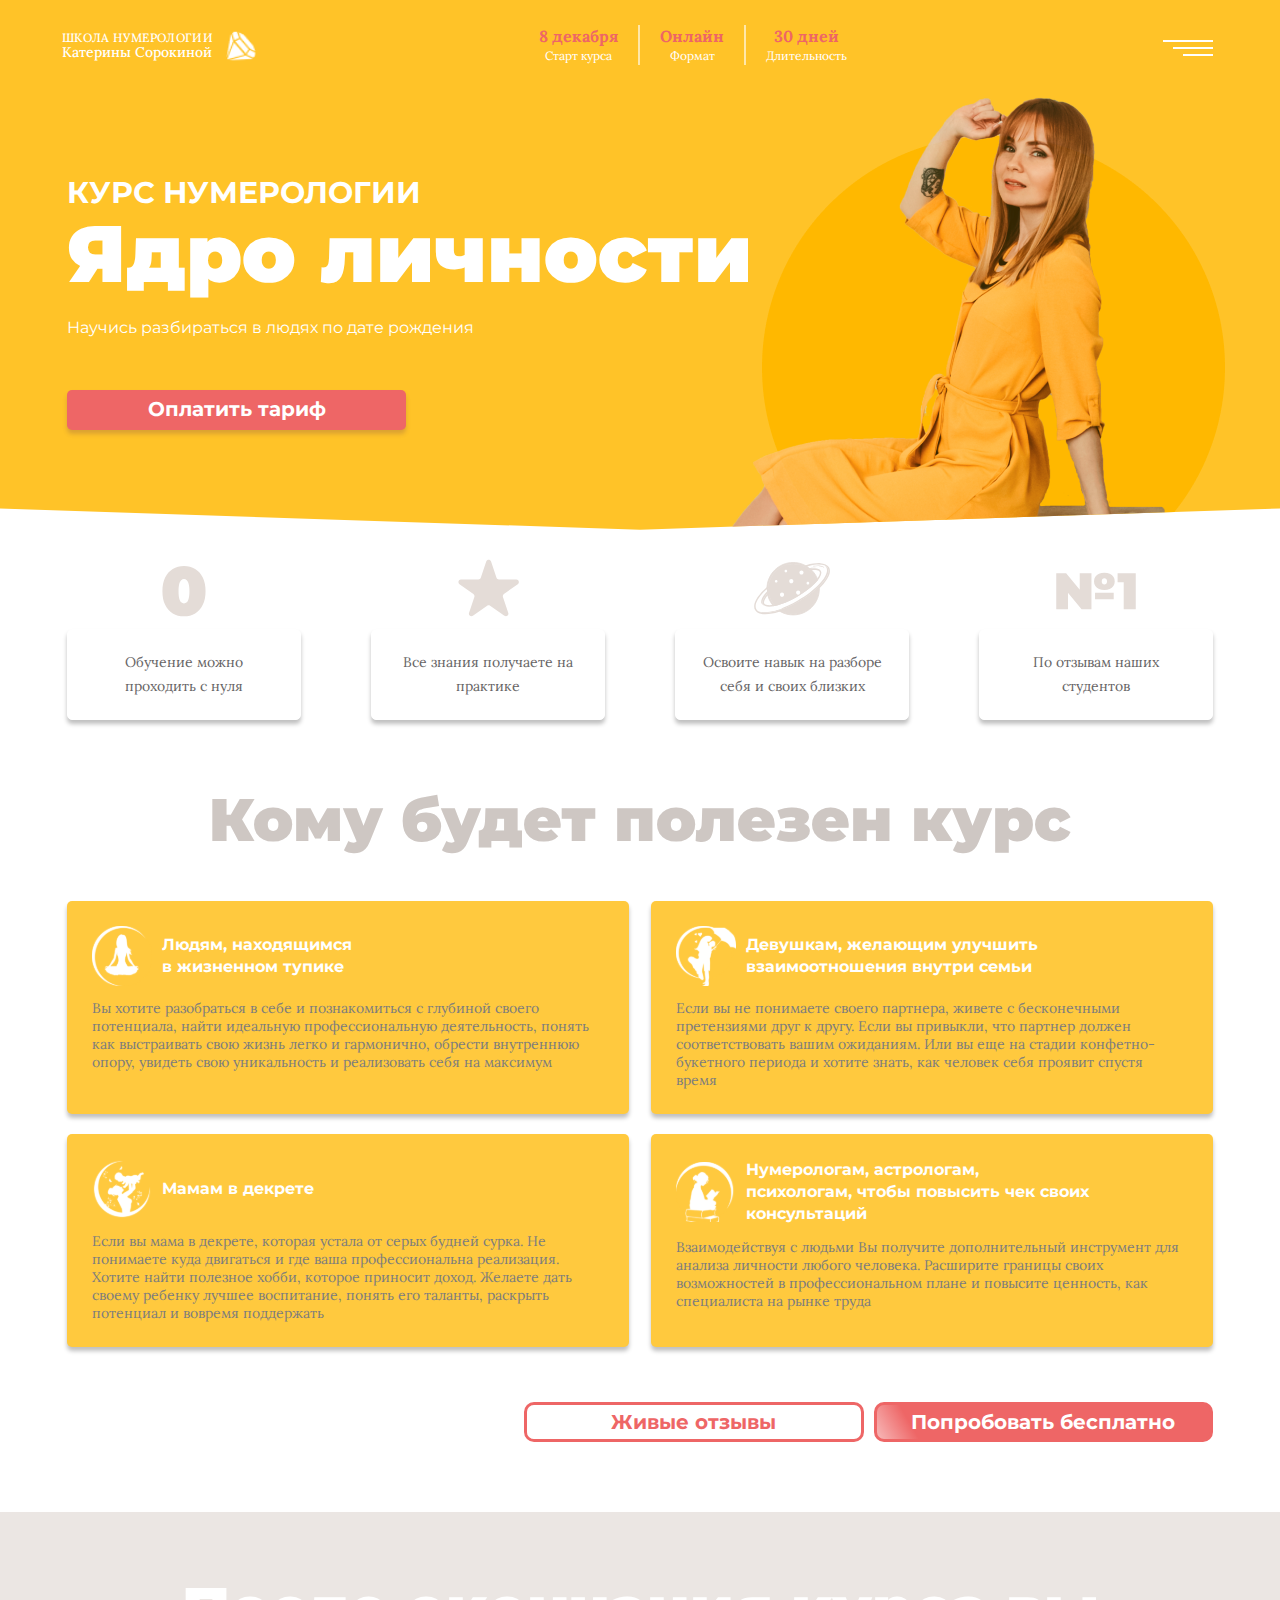
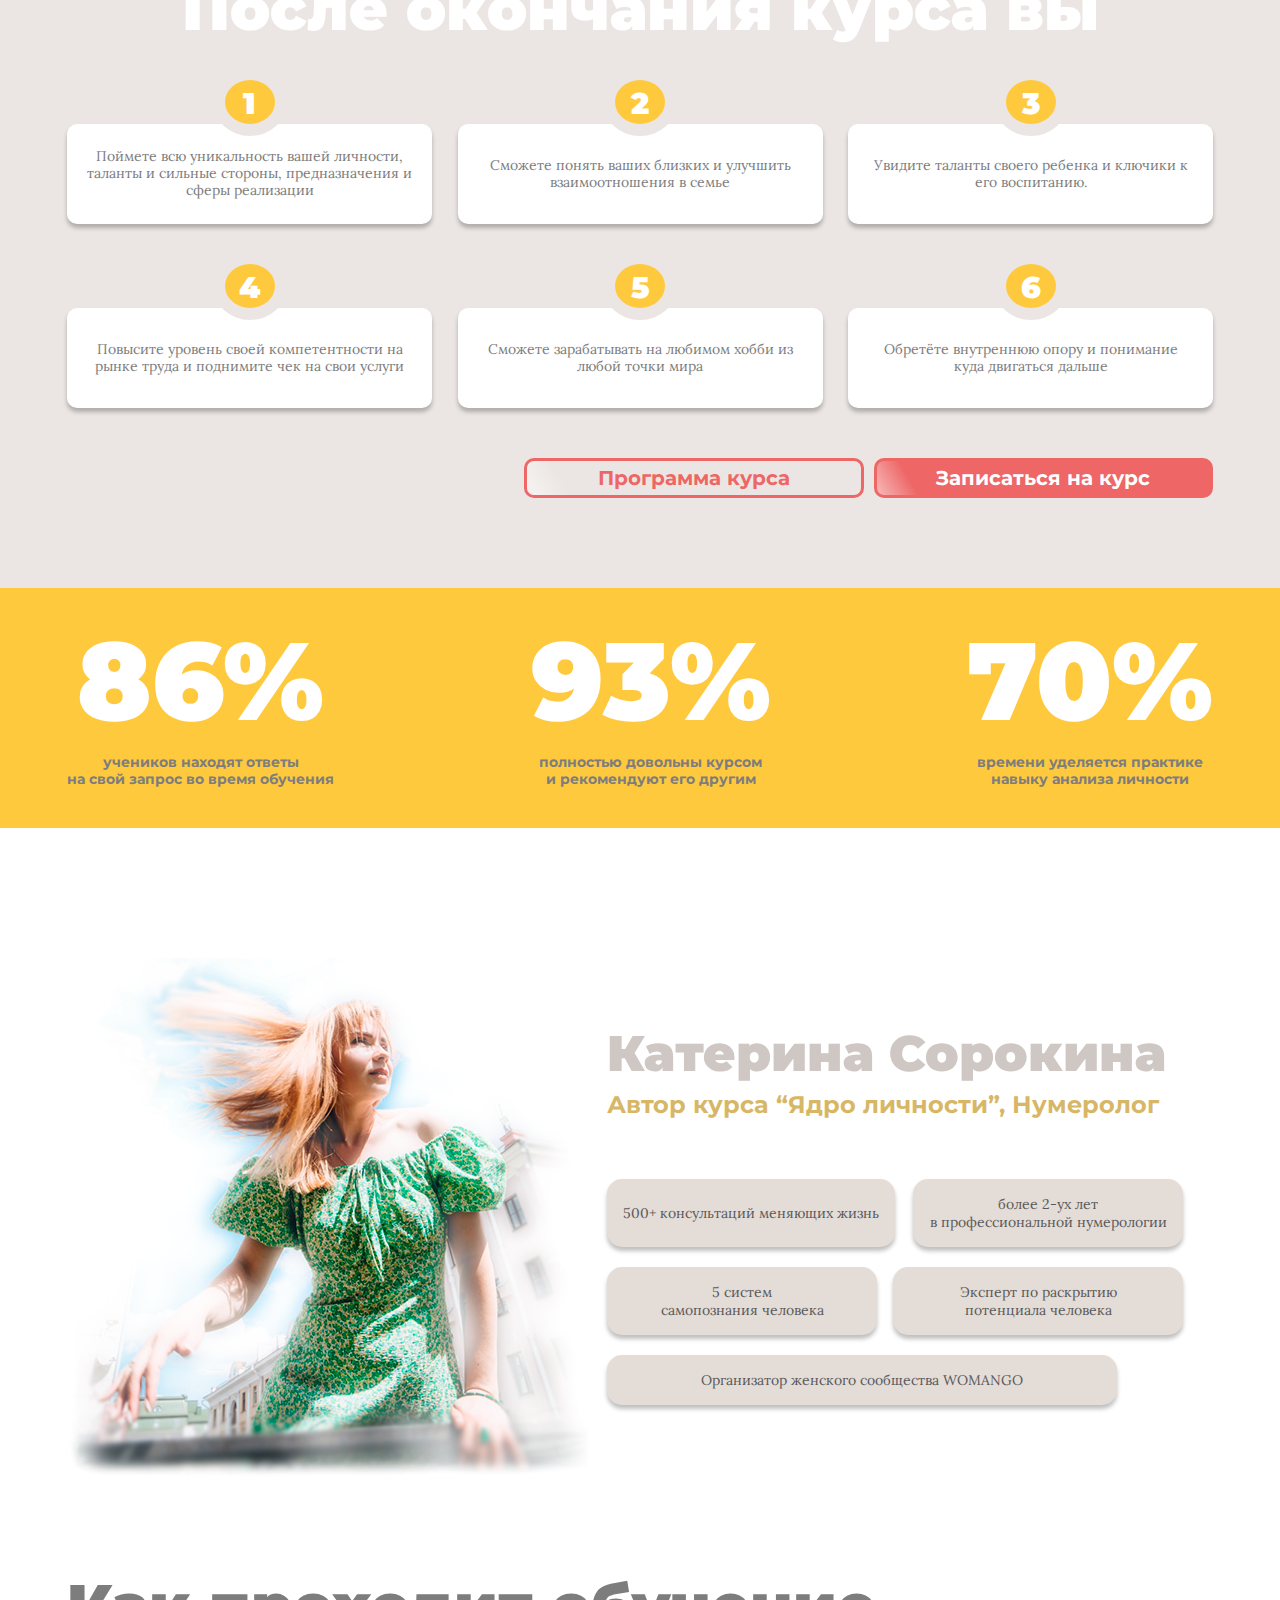
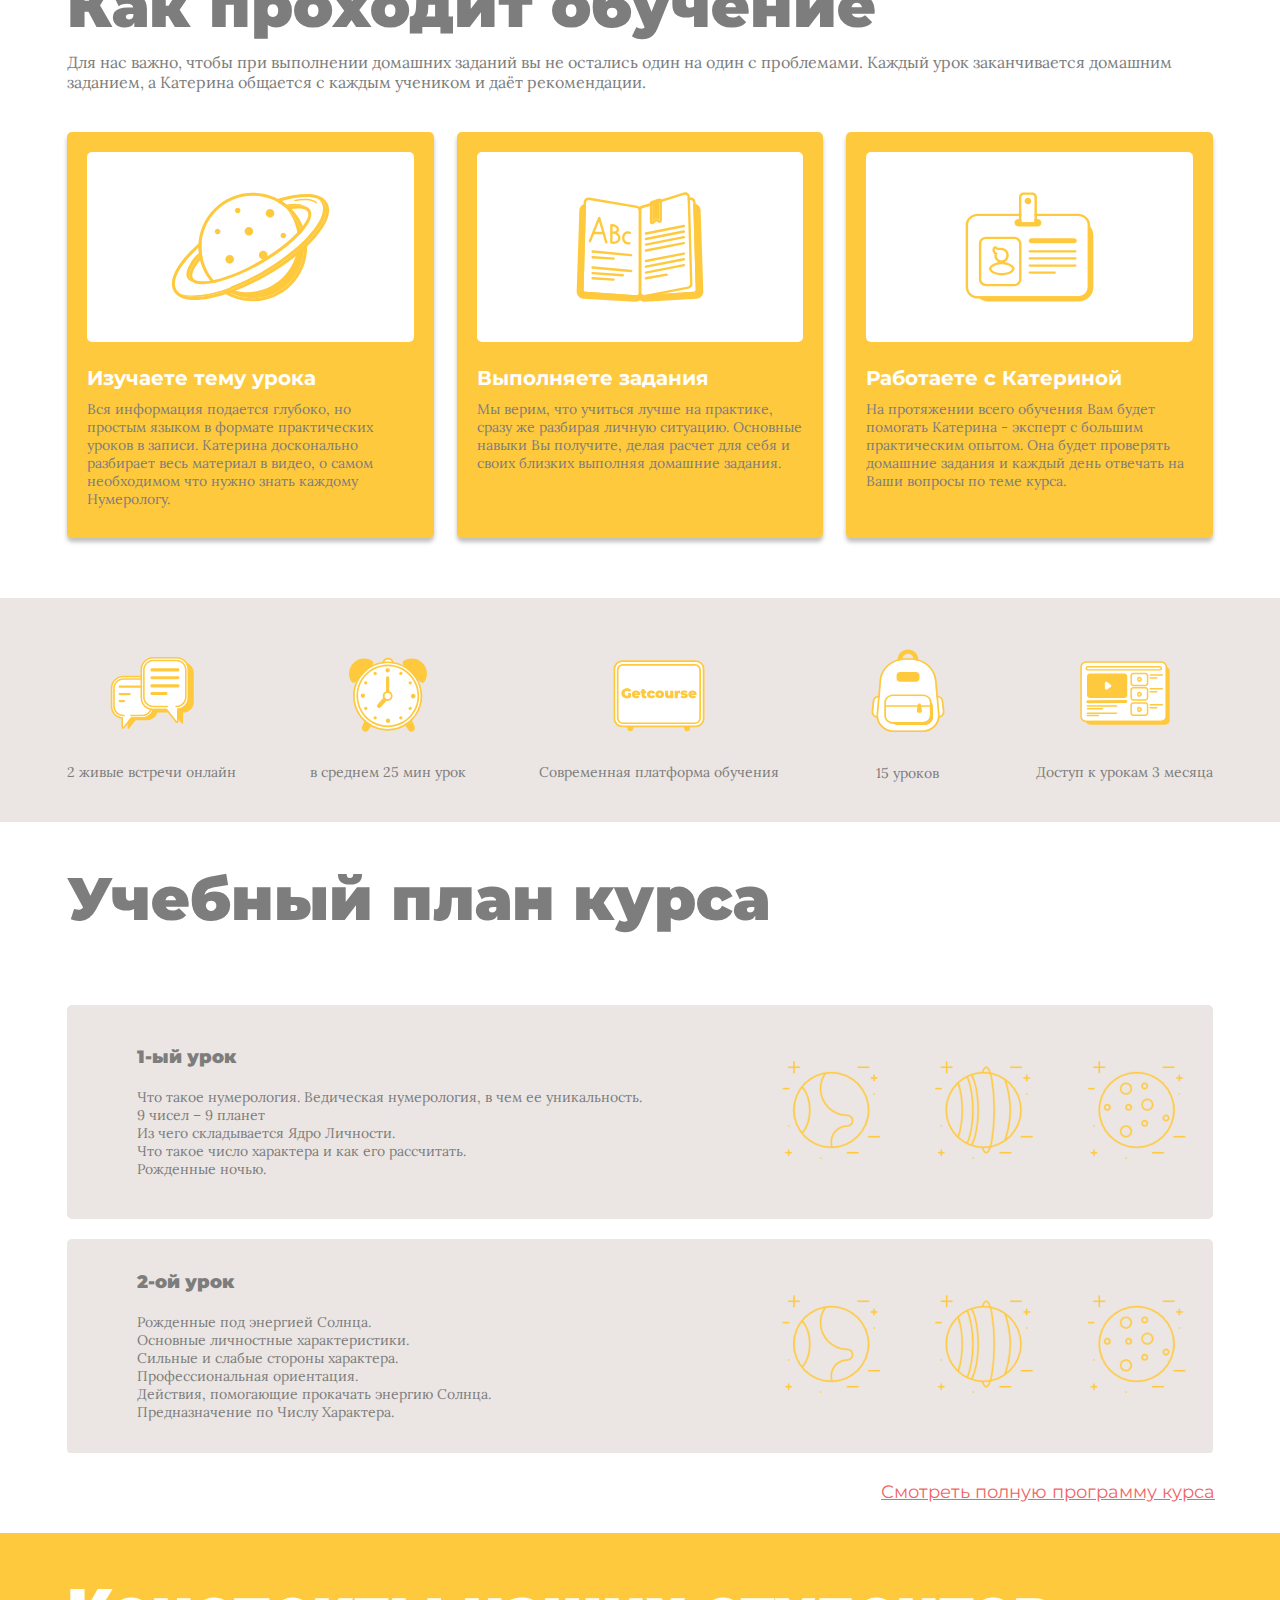
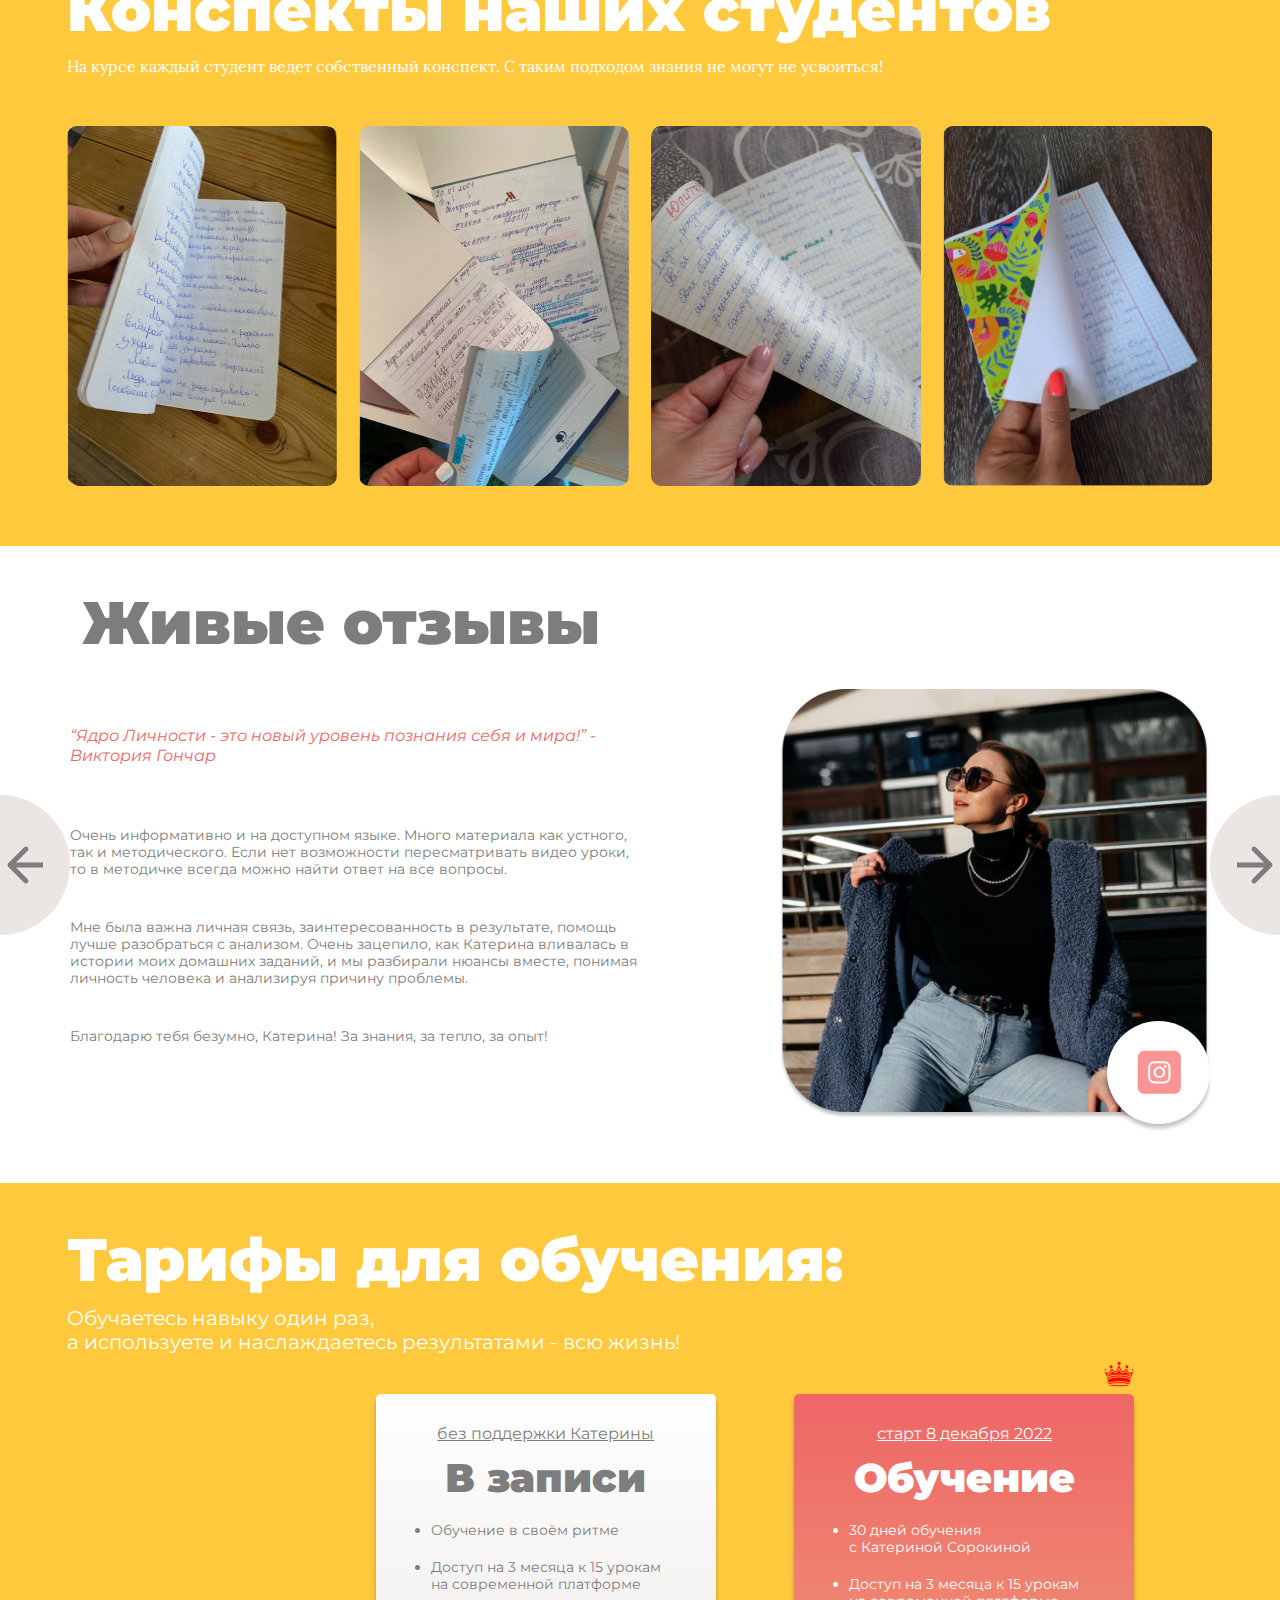
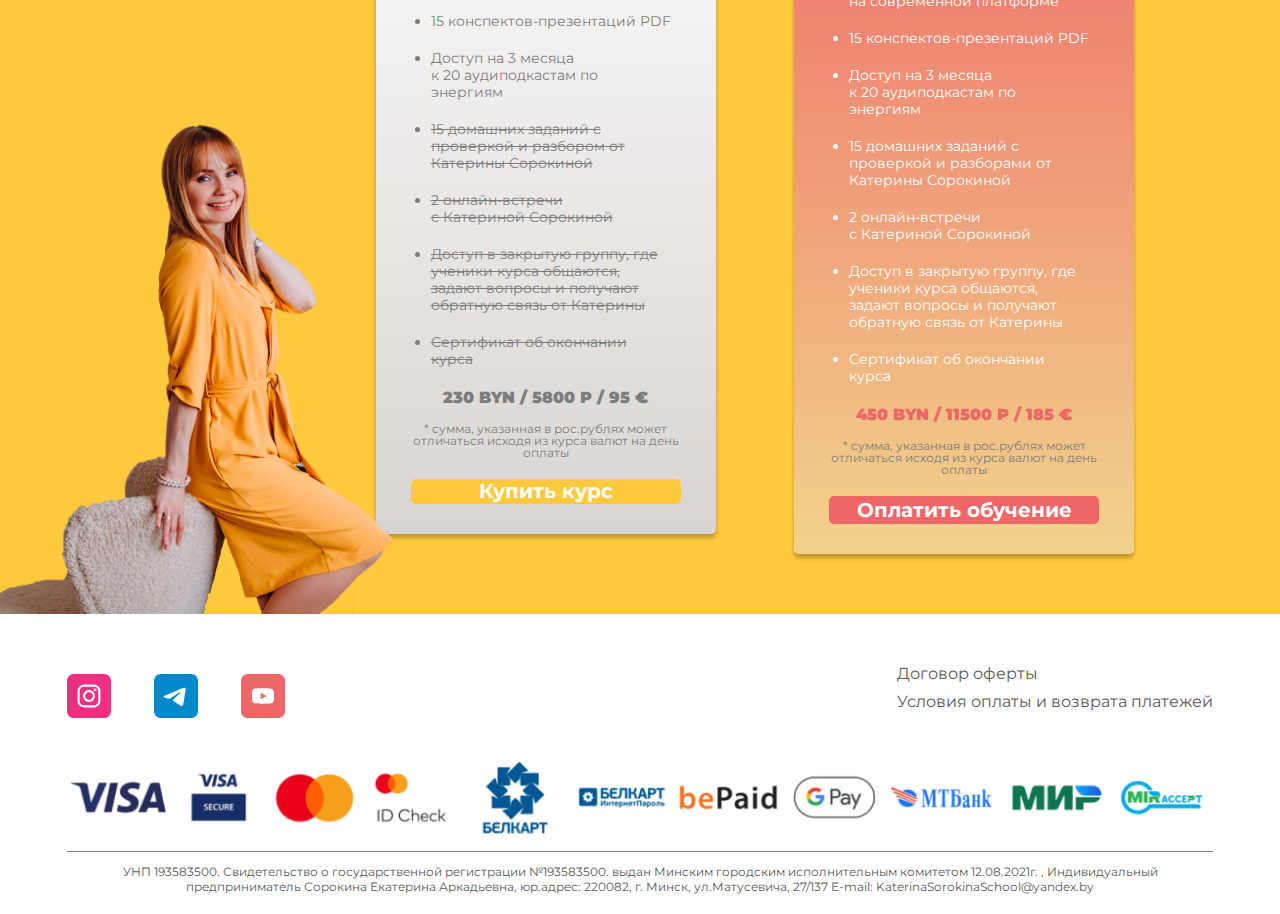
==== index.html @ e6ed9010 "add widjet" ====
<!DOCTYPE html>
<html lang="ru">

<head>
    <meta charset="UTF-8">
    <meta http-equiv="X-UA-Compatible" content="IE=edge">
    <meta name="viewport" content="width=device-width, initial-scale=1.0">
    
    <!-- Google Tag Manager -->
<script>(function(w,d,s,l,i){w[l]=w[l]||[];w[l].push({'gtm.start':
new Date().getTime(),event:'gtm.js'});var f=d.getElementsByTagName(s)[0],
j=d.createElement(s),dl=l!='dataLayer'?'&l='+l:'';j.async=true;j.src=
'https://www.googletagmanager.com/gtm.js?id='+i+dl;f.parentNode.insertBefore(j,f);
})(window,document,'script','dataLayer','GTM-WF47TK3');</script>
<!-- End Google Tag Manager -->
<!-- Yandex.Metrika counter -->
<script type="text/javascript" >
   (function(m,e,t,r,i,k,a){m[i]=m[i]||function(){(m[i].a=m[i].a||[]).push(arguments)};
   m[i].l=1*new Date();
   for (var j = 0; j < document.scripts.length; j++) {if (document.scripts[j].src === r) { return; }}
   k=e.createElement(t),a=e.getElementsByTagName(t)[0],k.async=1,k.src=r,a.parentNode.insertBefore(k,a)})
   (window, document, "script", "https://mc.yandex.ru/metrika/tag.js", "ym");

   ym(91026073, "init", {
        clickmap:true,
        trackLinks:true,
        accurateTrackBounce:true,
        webvisor:true
   });
</script>
    <meta name="description" content="Онлайн школа нумерологии,практические курсы нумерологии">
    <meta name="author" content="">
    <meta name="keywords"
        content="курсы нумерологии минск, курсы нумерологии бесплатно, нумерология курс, обучение нумерологии,
        нумерология обучение, обучение нумерология, курсы нумерологии, обучение на нумеролога, курс нумерологии,
        нумерология курсы, курсы нумерологии минск, курсы по нумерологии, обучение ведической нумерологии, 
        ведическая нумерология обучение, нумеролог минск отзывы, обучение нумерологии с нуля,
        нумерология обучение с нуля, курсы нумерологии онлайн, обучение нумерологии отзывы">
    <meta property="og:title" content="Онлайн школа нумерологии">
    <meta property="og:type" content="article">
    <meta property="og:site_name" content="Школа нумерологии Катерины Сорокиной">
    <meta property="og:image" content="./img/screen.jpg">
    <meta property="og:description" content="курсы нумерологии">
    <meta name="facebook-domain-verification" content="1mawesnopgqwzg2jc7vwoogq3yle3z" />
    <script>
!function(f,b,e,v,n,t,s)
{if(f.fbq)return;n=f.fbq=function(){n.callMethod?
n.callMethod.apply(n,arguments):n.queue.push(arguments)};
if(!f._fbq)f._fbq=n;n.push=n;n.loaded=!0;n.version='2.0';
n.queue=[];t=b.createElement(e);t.async=!0;
t.src=v;s=b.getElementsByTagName(e)[0];
s.parentNode.insertBefore(t,s)}(window,document,'script',
'https://connect.facebook.net/en_US/fbevents.js');
 fbq('init', '439764911679538'); 
fbq('track', 'PageView');
</script>
    <link href="./img/logo.png" rel="shortcut icon" type="image/png">
     <script async src="https://widget.13chats.com/assets/loader.js" data-chats-widget-id="28951712-31d0-4dcf-89bf-6ee106c934bd"></script>
    <script async src="js/script.js"></script>
    
    <link rel="stylesheet" href="css/style.css">
    <title>Школа Нумерологии Катерины Сорокиной</title>
    <!-- Facebook Pixel Code -->


<!-- End Facebook Pixel Code -->
</head>

<body id="body">
    <!-- Google Tag Manager (noscript) -->
<noscript><iframe src="https://www.googletagmanager.com/ns.html?id=GTM-WF47TK3"
height="0" width="0" style="display:none;visibility:hidden"></iframe></noscript>
<!-- End Google Tag Manager (noscript) -->
<noscript><div><img src="https://mc.yandex.ru/watch/91026073" style="position:absolute; left:-9999px;" alt="" /></div></noscript>
<!-- /Yandex.Metrika counter -->
<noscript>
 <img height="1" width="1" 
src="https://www.facebook.com/tr?id=439764911679538&ev=PageView
&noscript=1"/>
</noscript>
    <a href="#body" class="up-btn">
        <img src="./img/up-btn.svg" alt="arrow" class="up-btn-img">
    </a>
        
    <header class="header">
        <script src="//fbstore.sendpulse.com/loader.js" data-sp-widget-id="20aaf637-d169-4de4-b44e-b680839b2163" async></script>
        <div class="container h-container">
            <img src="./img/photo.png" alt="fon" class="img-responsive">


            <div class="top-menu">
                <a href="index.html" class="logo">

                    <span class="logo__spans">
                        <span class="logo__school">
                            Школа нумерологии
                        </span>
                        <span class="logo__name">
                            Катерины Сорокиной
                        </span>

                    </span>
                    <img src="./img/logo.png" alt="logo" class="logo__img">
                </a>
                <ul class="top-offer">
                    <li class="top-offer__list">
                        8 декабря
                        <span class="top-offer__span">
                            Старт курса
                        </span>
                    </li>
                    <li class="top-offer__list">
                        Онлайн
                        <span class="top-offer__span">
                            Формат
                        </span>
                    </li>
                    <li class="top-offer__list">
                        30 дней
                        <span class="top-offer__span">
                            Длительность
                        </span>
                    </li>
                </ul>
                <button class="burger">
                    <!-- <img src="./img/burger.svg" alt="menu"> -->
                    <span class="burger__line burger__top">

                    </span>
                    <span class="burger__line burger__center">

                    </span>
                    <span class="burger__line burger__bottom">

                    </span>
                </button>
            </div>
            <div class="offer">
                <h1 class="offer__title">
                    <span class="offer-m__span">
                        Курс Нумерологии
                    </span>
                    <span class="offer__title_span">
                        Ядро личности
                    </span>
                </h1>
                <div class="offer__subtitle">
                    Научись разбираться в людях по дате рождения
                </div>
                <div class="offer__btn">
                    <!-- <button class="offer__play">
                        <img src="./img/arrow.svg" alt="arrow" class="offer__play_img">

                    </button>
                    <span class="offer__btn-text">
                        Начать путешествие
                    </span> -->
                    <a href="#my-rate" class="offer__start-btn">
                        Оплатить тариф
                    </a>

                </div>
            </div>

        </div>

    </header>
    <main>
        <section class="about-course">
            <div class="container">
                <div class="about-sublocks">
                    <div class="about-sublock">
                        <div class="about__div">
                            <img src="./img/000.svg" alt="null" class="course__puzzle">
                        </div>
                        <span class="about__span">
                            Обучение можно проходить с нуля
                        </span>
                    </div>

                    <!-- <div class="about-sublock">
                        <div class="about__div">
                            <img src="./img/puzzle3.svg" alt="puzzle" class="course__puzzle">
                        </div>
                        <span class="about__span">
                            Научитесь анализировать портрет линости любого человека
                        </span>
                    </div> -->
                    <div class="about-sublock">
                        <div class="about__div">
                            <img src="./img/star2.svg" alt="star" class="course__puzzle">
                        </div>
                        <span class="about__span">
                            Все знания получаете на практике
                        </span>
                    </div>
                    <div class="about-sublock">
                        <div class="about__div">
                            <img src="./img/planet3.svg" alt="planet" class="course__puzzle">
                        </div>
                        <span class="about__span">
                            Освоите навык
                            на разборе себя и своих близких
                        </span>
                    </div>
                    <div class="about-sublock">
                        <div class="about__div about__div_last">
                            <img src="./img/num2.svg" alt="num" class="course__puzzle">
                        </div>
                        <span class="about__span">
                            По отзывам наших студентов
                        </span>
                    </div>
                </div>
            </div>

        </section>
        <section class="for-help">
            <div class="container">
                <div class="help">
                    <h2 class="help__title">
                        Кому будет полезен курс
                    </h2>
                    <div class="help__blocks">
                        <div class="help__block">
                            <div class="help__about">
                                <img src="./img/icon1.svg" alt="women" class="help__img">
                                <h5 class="help__subtitle">
                                    Людям, находящимся <br> в жизненном тупике
                                    <!-- Желающим понять себя
                                    и своё предназначение -->
                                </h5>
                            </div>
                            <p class="help__text">
                                Вы хотите разобраться в себе и познакомиться с глубиной своего потенциала,
                                 найти идеальную профессиональную деятельность, 
                                 понять как выстраивать свою жизнь легко и гармонично, обрести внутреннюю опору, 
                                 увидеть свою уникальность и реализовать себя на максимум
                            </p>
                        </div>
                        <div class="help__block">
                            <div class="help__about">
                                <img src="./img/icon2.svg" alt="people" class="help__img">
                                <h5 class="help__subtitle">
                                    Девушкам, желающим улучшить<br> взаимоотношения внутри семьи
                                </h5>
                            </div>
                            <p class="help__text">
                                Если вы не понимаете своего партнера, живете с бесконечными претензиями друг к другу.
                                 Если вы привыкли, что партнер должен соответствовать вашим ожиданиям. 
                                 Или вы еще на стадии конфетно-букетного периода и хотите знать, как человек себя проявит спустя время
                            </p>
                        </div>
                        <div class="help__block">
                            <div class="help__about">
                                <img src="./img/icon3.svg" alt="mom" class="help__img">
                                <h5 class="help__subtitle">
                                    Мамам в декрете
                                </h5>
                            </div>
                            <p class="help__text">
                                Если вы мама в декрете, которая устала от серых будней сурка. 
                                Не понимаете куда двигаться и где ваша профессиональна реализация. 
                                Хотите найти полезное хобби, которое приносит доход. Желаете дать своему ребенку лучшее воспитание, 
                                понять его таланты, раскрыть потенциал и вовремя поддержать
                            </p>
                        </div>
                        <div class="help__block">
                            <div class="help__about">
                                <img src="./img/icon4.svg" alt="read" class="help__img">
                                <h5 class="help__subtitle">
                                    Нумерологам, астрологам, <br>психологам, чтобы повысить чек своих консультаций
                                </h5>
                            </div>
                            <p class="help__text">
                                Взаимодействуя с людьми Вы получите дополнительный инструмент для анализа личности
                                любого человека. Расширите границы своих возможностей в профессиональном плане и
                                повысите ценность, как специалиста на рынке труда
                            </p>
                        </div>
                    </div>
                </div>
                <div class="help__btns">
                    <a href="#my-reviews" class="help__btn">
                        Живые отзывы
                    </a>
                    <a href="https://womango.getcourse.ru/free_lesson" target="_blank" class="help__btn help-2-btn">
                        Попробовать бесплатно
                    </a>
                </div>
            </div>
        </section>
        <section class="in-days">
            <div class="container">
                <div class="days">
                    <h2 class="help__title days__title">
                        После окончания курса вы
                    </h2>
                    <div class="days__blocks">
                        <div class="days__block">
                            <div class="days__number">
                                1
                            </div>
                            <div class="days__text">
                                <!-- <span class="days__span">
                                    Разберётесь в основах
                                    <span class="red">
                                        Нумерологии
                                    </span>
                                    и узнаете как она работает
                                </span> -->
                                Поймете всю уникальность вашей личности, таланты и сильные стороны, предназначения и сферы реализации
                            </div>
                        </div>
                        <div class="days__block">
                            <div class="days__number">
                                2
                            </div>
                            <div class="days__text">
                                <span class="days__span">

                                    <!-- Освоите знания
                                    <span class="red">
                                        на примерах разбора гороскопа
                                    </span>
                                    себя и близких -->
                                    Сможете понять ваших близких и улучшить взаимоотношения в семье
                                </span>
                            </div>
                        </div>
                        <div class="days__block">
                            <div class="days__number">
                                3
                            </div>
                            <div class="days__text">
                                Увидите таланты своего ребенка и ключики к его воспитанию.
                            </div>
                        </div>
                        <div class="days__block">
                            <div class="days__number">
                                4
                            </div>
                            <div class="days__text">
                                Повысите уровень своей компетентности на рынке труда и поднимите чек на свои услуги
                            </div>
                        </div>
                        <div class="days__block">
                            <div class="days__number">
                                5
                            </div>
                            <div class="days__text">
                                Сможете зарабатывать на любимом хобби из любой точки мира

                            </div>
                        </div>
                        <div class="days__block">
                            <div class="days__number">
                                6
                            </div>
                            <div class="days__text">
                                Обретёте внутреннюю опору и понимание куда двигаться дальше
                            </div>
                        </div>
                    </div>
                    <div class="help__btns days__btns">
                        <a href="#study__plan" class="help__btn btn_reviews">
                            Программа курса
                        </a>
                        <a href="#my-rate" class="help__btn btn_enroll help-2-btn">
                            Записаться на курс
                        </a>
                    </div>
                </div>
            </div>
        </section>
        <section class="about-more-cource">
            <div class="container">
                <ul class="more__items">
                    <li class="more__item">
                        86%
                        <span class="more__span">
                            учеников находят ответы <br> на свой запрос во время обучения
                        </span>
                    </li>
                    <li class="more__item">
                        93%
                        <span class="more__span">
                            полностью довольны курсом <br>и рекомендуют его другим
                        </span>
                    </li>
                    <li class="more__item">
                        70%
                        <span class="more__span">
                            времени уделяется практике<br> навыку анализа личности
                        </span>
                    </li>
                </ul>
            </div>
        </section>
        <!-- <section class="after-course">
            <div class="container">
                <h2 class="after__title">
                    После окончания курса Вы
                </h2>
                <ul class="after__items">
                    <li class="after__item after__item_one">
                        <h5 class="after__subtitle">
                            Осознаете личную уникальность
                        </h5>
                        <p class="after__text">
                            С этого момента вопросы “кто я такая и чем мне заниматься” точно больше не про Вас. Вы
                            овладеете навыком, который уже во время обучения раскроет всю красоту и уникальность Вашей
                            личности.
                        </p>
                        <p class="after__text">
                            Вы научитесь быть раскованной и уверенной в себе, найдете свои точки опоры, сможете менять и
                            управлять своей жизнью, исходя из знаний своего ядра личности. Только Вам выбирать, как
                            использовать полученный навык.
                        </p>
                    </li>
                    <li class="after__item after__item_two">
                        <h5 class="after__subtitle">
                            Реализуете себя в профессиональной сфере
                        </h5>
                        <p class="after__text">
                            Вы глубинно разберетесь в себе, своих талантах, сильных и слабых сторонах характера и
                            поймете свое предназначение.
                        </p>
                        <p class="after__text">

                            Это позволит с легкостью подбирать необходимые ключики к сердцу
                            любого человека и открывать любые двери. Понимание направления
                            деятельности, которое приносит Вам истинное удовольствие и интерес,
                            поможет всегда быть настоящей, хорошо зарабатывать и играть по своим
                            правилам.
                        </p>
                    </li>
                    <li class="after__item after__item_three">
                        <h5 class="after__subtitle">
                            Читаете ситуации и помогаете людям
                        </h5>
                        <p class="after__text">
                            Более 90% людей не обладают теми знаниями, которыми теперь обладаете Вы! 
                            Проводите консультации, раскрывайте потенциал людей, рассчитывайте наивысшее предназначение.
                            Каждый будет восхищен и благодарен, когда вы прольёте свет на их Ядро личности, 
                            чтобы помочь выйти из тупиковой ситуации.
                        </p>
                        <p class="after__text">

                            Вы сможете объяснить им причины происходящего с ними и дать уникальные рекомендации, 
                            не навешивая на них ярлыки общества.
                    </li>
                    <li class="after__item">
                        <h5 class="after__subtitle">
                            Сами формируете своё окружение
                        </h5>
                        <p class="after__text">
                            Вы сможете легко сформировать своё окружение из сильных и успешных
                            личностей, которые дадут Вам точку роста и порцию вдохновения.
                            Правильное окружение - залог успеха. А полученные знания сформируют
                            понимание, какой человек перед Вами. Будь это отношения, дети или
                            незнакомые люди.
                        </p>
                        <p class="after__text">

                            Окружайте себя сильными и успешными людьми, которые точно не
                            будут тянуть Вас вниз.
                    </li>
                </ul>
            </div>
        </section> -->
        <section class="about-author">
            <div class="container">
                <div class="author">
                    <img src="./img/author.png" alt="author" class="author__img">
                    <div class="author__block">
                        <h2 class="author__title">
                            Катерина Сорокина
                            <span class="author__subtitle">
                                Автор курса “Ядро личности”, Нумеролог
                            </span>
                            
                        </h2>
                        <div class="author__subblocks">
                            <div class="author__subblock">
                                500+ консультаций меняющих жизнь
                            </div>
                            <div class="author__subblock">
                                более 2-ух лет 
                                <span class="author__br">
                                    в профессиональной нумерологии
                                </span>
                            </div>
                            <div class="author__subblock">
                                5 систем 
                                <span class="author__br">
                                    самопознания человека
                                </span> 
                            </div>
                            <div class="author__subblock">
                                Эксперт по раскрытию 
                                <span class="author__br">
                                    потенциала человека
                                </span> 
                            </div>
                            <div class="author__subblock">
                                Организатор женского сообщества WOMANGO
                            </div>
                        </div>
                    </div>
                </div>
            </div>
        </section>
        <!-- <section class="for-life">
            <div class="container">
                <div class="life-block">
                    <div class="life">
                        <div class="life__left">
                            <h2 class="life__title">
                                Измени
                                <span class="yellow">

                                </span>
                                себя и свою жизнь
                                <br>
                                <span class="yellow">
                                    за 30 дней!
                                </span>
                            </h2>
                        </div>
                        <div class="life__right">
                            <img src="./img/photo2.png" alt="photo" class="life__img">
                        </div>
                    </div>
                    <div class="life-btns">
                        <a href="#my-rate" class="help__btn life__btn help-2-btn">
                            Записаться на курс
                        </a>
                        <a href="https://womango.getcourse.ru/free_lesson" target="_blank"
                            class="help__btn life__btn free-btn">
                            Попробовать бесплатно
                        </a>
                    </div>
                </div>
            </div>
        </section> -->

        <section class="about-study">
            <div class="container">
                <div class="study">
                    <h2 class="study__title">
                        Как проходит обучение
                    </h2>
                    <div class="study__subtext">
                        Для нас важно, чтобы при выполнении домашних заданий вы не остались один на
                        один с проблемами. Каждый урок заканчивается домашним заданием, а Катерина общается с
                        каждым учеником и даёт рекомендации.
                    </div>
                    <div class="study__blocks">
                        <div class="study__block">
                            <img src="./img/planet2.svg" alt="planet" class="study__img">
                            <h5 class="study__subtitle">
                                Изучаете тему урока
                            </h5>
                            <p class="study__text">
                                Вся информация подается глубоко, но простым языком в формате практических уроков в
                                записи. Катерина досконально разбирает весь материал в видео, о самом необходимом что
                                нужно знать каждому Нумерологу.
                            </p>
                        </div>
                        <div class="study__block">
                            <img src="./img/book.svg" alt="book" class="study__img">
                            <h5 class="study__subtitle">
                                Выполняете задания
                            </h5>
                            <p class="study__text">
                                Мы верим, что учиться лучше на практике, сразу же разбирая личную ситуацию. Основные
                                навыки Вы получите, делая расчет для себя и своих близких выполняя домашние задания.
                            </p>
                        </div>
                        <div class="study__block">
                            <img src="./img/work.svg" alt="work" class="study__img">
                            <h5 class="study__subtitle">
                                Работаете с Катериной
                            </h5>
                            <p class="study__text">
                                На протяжении всего обучения Вам будет помогать Катерина - эксперт с большим
                                практическим опытом. Она будет проверять домашние задания и каждый день отвечать на Ваши
                                вопросы по теме курса.
                            </p>
                        </div>
                    </div>
                </div>
            </div>
        </section>
        <section class="more__online">
            <div class="container">
                <div class="online">
                    <div class="online__block">
                        <img src="./img/chat2.svg" alt="chat" class="online__img">
                        <div class="online__text">
                            2 живые встречи онлайн
                        </div>
                    </div>
                    <div class="online__block">
                        <img src="./img/clock2.svg" alt="clock" class="online__img">
                        <div class="online__text">
                            в среднем 25 мин урок
                        </div>
                    </div>
                    <div class="online__block">
                        <img src="./img/get.svg" alt="zoom" class="online__img">
                        <div class="online__text">
                            Современная платформа обучения
                        </div>
                    </div>
                    <div class="online__block">
                        <img src="./img/back2svg.svg" alt="bag" class="online__img">
                        <div class="online__text online__text_3">
                           15 уроков
                        </div>
                    </div>
                    <div class="online__block">
                        <img src="./img/page2.svg" alt="page" class="online__img">
                        <div class="online__text">
                            Доступ к урокам 3 месяца
                        </div>
                    </div>
                </div>
            </div>
        </section>
        <section class="study__plan" id="study__plan">
            <div class="container container-study">
                <div class="plan">
                    <h2 class="plan__title">
                        Учебный план курса
                    </h2>
                    <div class="plan__blocks">
                        <div class="plan__block">
                            
                            <div class="plan__sublocks">
                                <div class="plan__left">
                                    <h5 class="plan__subtitle">
                                        1-ый урок
        
                                    </h5>
                                    <ul class="plan__items">
                                        <li class="plan__item">
                                            Что такое нумерология. Ведическая нумерология, в чем ее уникальность.
                                        </li>
                                        <li class="plan__item">
                                            9 чисел – 9 планет
                                        </li>
                                        <li class="plan__item">
                                            Из чего складывается Ядро Личности.
                                        </li>
                                        <li class="plan__item">
                                            Что такое число характера и как его рассчитать.
                                        </li>
                                        <li class="plan__item">
                                            Рожденные ночью.
                                        </li>
                                    </ul>
                                </div>
                                <div class="plan__right">
                                    <img src="./img/planets.png" alt="planets">

                                </div>
                            </div>
                        </div>

                        <div class="plan__block">
                           
                            <div class="plan__sublocks">
                                <div class="plan__left">
                                    <h5 class="plan__subtitle">
                                        2-ой урок
        
                                    </h5>
                                    <ul class="plan__items">
                                        <li class="plan__item">
                                            Рожденные под энергией Солнца.
                                        </li>
                                        <li class="plan__item">
                                            Основные личностные характеристики.
                                        </li>
                                        <li class="plan__item">
                                            Сильные и слабые стороны характера.
                                        </li>
                                        <li class="plan__item">
                                            Профессиональная ориентация.
                                        </li>
                                        <li class="plan__item">
                                            Действия, помогающие прокачать энергию Солнца.
                                        </li>
                                        <li class="plan__item">
                                            Предназначение по Числу Характера.
                                        </li>

                                    </ul>
                                </div>
                                <div class="plan__right">
                                    <img src="./img/planets.png" alt="planets">

                                </div>
                            </div>
                        </div>
                        <div class="plan__block">
                            
                            <div class="plan__sublocks">
                                <div class="plan__left">
                                    <h5 class="plan__subtitle">
                                        3-ий урок
        
                                    </h5>
                                    <ul class="plan__items">
                                        <li class="plan__item">
                                            Рожденные под энергией Луны
                                        </li>
                                        <li class="plan__item">
                                            Основные личностные характеристики.
                                        </li>
                                        <li class="plan__item">
                                            Сильные и слабые стороны характера.
                                        </li>
                                        <li class="plan__item">
                                            Профессиональная ориентация.
                                        </li>
                                        <li class="plan__item">
                                            Действия, помогающие прокачать энергию Луны.
                                        </li>
                                        <li class="plan__item">
                                            Предназначение по Числу Характера.
                                        </li>

                                    </ul>
                                </div>
                                <div class="plan__right">
                                    <img src="./img/planets.png" alt="planets">

                                </div>
                            </div>
                        </div>
                        <div class="plan__block">
                            
                            <div class="plan__sublocks">
                                <div class="plan__left">
                                    <h5 class="plan__subtitle">
                                        4-ый урок
        
                                    </h5>
                                    <ul class="plan__items">
                                        <li class="plan__item">
                                            Рожденные под энергией Юпитера.
                                        </li>
                                        <li class="plan__item">
                                            Основные личностные характеристики.
                                        </li>
                                        <li class="plan__item">
                                            Сильные и слабые стороны характера.
                                        </li>
                                        <li class="plan__item">
                                            Профессиональная ориентация.
                                        </li>
                                        <li class="plan__item">
                                            Действия, помогающие прокачать энергию Юпитера.
                                        </li>
                                        <li class="plan__item">
                                            Предназначение по Числу Характера.
                                        </li>

                                    </ul>
                                </div>
                                <div class="plan__right">
                                    <img src="./img/planets.png" alt="planets">

                                </div>
                            </div>
                        </div>
                        <div class="plan__block">
                            
                            <div class="plan__sublocks">
                                <div class="plan__left">
                                    <h5 class="plan__subtitle">
                                        5-ый урок
        
                                    </h5>
                                    <ul class="plan__items">
                                        <li class="plan__item">
                                            Рожденные под энергией Раху.
                                        </li>
                                        <li class="plan__item">
                                            Основные личностные характеристики.
                                        </li>
                                        <li class="plan__item">
                                            Сильные и слабые стороны характера.
                                        </li>
                                        <li class="plan__item">
                                            Профессиональная ориентация.
                                        </li>
                                        <li class="plan__item">
                                            Действия, помогающие прокачать энергию Раху.
                                        </li>
                                        <li class="plan__item">
                                            Предназначение по Числу Характера.
                                        </li>

                                    </ul>
                                </div>
                                <div class="plan__right">
                                    <img src="./img/planets.png" alt="planets">

                                </div>
                            </div>
                        </div>
                        <div class="plan__block">
                            
                            <div class="plan__sublocks">
                                <div class="plan__left">
                                    <h5 class="plan__subtitle">
                                        6-ой урок
        
                                    </h5>
                                    <ul class="plan__items">
                                        <li class="plan__item">
                                            Рожденные под энергией Меркурия.
                                        </li>
                                        <li class="plan__item">
                                            Основные личностные характеристики.
                                        </li>
                                        <li class="plan__item">
                                            Сильные и слабые стороны характера.
                                        </li>
                                        <li class="plan__item">
                                            Профессиональная ориентация.
                                        </li>
                                        <li class="plan__item">
                                            Действия, помогающие прокачать энергию Меркурия.
                                        </li>
                                        <li class="plan__item">
                                            Предназначение по Числу Характера.
                                        </li>

                                    </ul>
                                </div>
                                <div class="plan__right">
                                    <img src="./img/planets.png" alt="planets">

                                </div>
                            </div>
                        </div>
                        <div class="plan__block">
                            
                            <div class="plan__sublocks">
                                <div class="plan__left">
                                    <h5 class="plan__subtitle">
                                        7-ой урок
        
                                    </h5>
                                    <ul class="plan__items">
                                        <li class="plan__item">
                                            Рожденные под энергией Венеры.
                                        </li>
                                        <li class="plan__item">
                                            Основные личностные характеристики.
                                        </li>
                                        <li class="plan__item">
                                            Сильные и слабые стороны характера.
                                        </li>
                                        <li class="plan__item">
                                            Профессиональная ориентация.
                                        </li>
                                        <li class="plan__item">
                                            Действия, помогающие прокачать энергию Венеры.
                                        </li>
                                        <li class="plan__item">
                                            Предназначение по Числу Характера.
                                        </li>

                                    </ul>
                                </div>
                                <div class="plan__right">
                                    <img src="./img/planets.png" alt="planets">

                                </div>
                            </div>
                        </div>
                        <div class="plan__block">
                            
                            <div class="plan__sublocks">
                                <div class="plan__left">
                                    <h5 class="plan__subtitle">
                                        8-ой урок
        
                                    </h5>
                                    <ul class="plan__items">
                                        <li class="plan__item">
                                            Рожденные под энергией Кету.
                                        </li>
                                        <li class="plan__item">
                                            Основные личностные характеристики.
                                        </li>
                                        <li class="plan__item">
                                            Сильные и слабые стороны характера.
                                        </li>
                                        <li class="plan__item">
                                            Профессиональная ориентация.
                                        </li>
                                        <li class="plan__item">
                                            Действия, помогающие прокачать энергию Кету.
                                        </li>
                                        <li class="plan__item">
                                            Предназначение по Числу Характера.
                                        </li>

                                    </ul>
                                </div>
                                <div class="plan__right">
                                    <img src="./img/planets.png" alt="planets">

                                </div>
                            </div>
                        </div>
                        <div class="plan__block">
                            
                            <div class="plan__sublocks">
                                <div class="plan__left">
                                    <h5 class="plan__subtitle">
                                        9-ый урок
        
                                    </h5>
                                    <ul class="plan__items">
                                        <li class="plan__item">
                                            Рожденные под энергией Сатурна.
                                        </li>
                                        <li class="plan__item">
                                            Основные личностные характеристики.
                                        </li>
                                        <li class="plan__item">
                                            Сильные и слабые стороны характера.
                                        </li>
                                        <li class="plan__item">
                                            Профессиональная ориентация.
                                        </li>
                                        <li class="plan__item">
                                            Действия, помогающие прокачать энергию Сатурна.
                                        </li>
                                        <li class="plan__item">
                                            Предназначение по Числу Характера.
                                        </li>

                                    </ul>
                                </div>
                                <div class="plan__right">
                                    <img src="./img/planets.png" alt="planets">

                                </div>
                            </div>
                        </div>
                        <div class="plan__block">
                            
                            <div class="plan__sublocks">
                                <div class="plan__left">
                                    <h5 class="plan__subtitle">
                                        10-ый урок
        
                                    </h5>
                                    <ul class="plan__items">
                                        <li class="plan__item">
                                            Рожденные под энергией Марса.
                                        </li>
                                        <li class="plan__item">
                                            Основные личностные характеристики.
                                        </li>
                                        <li class="plan__item">
                                            Сильные и слабые стороны характера.
                                        </li>
                                        <li class="plan__item">
                                            Профессиональная ориентация.
                                        </li>
                                        <li class="plan__item">
                                            Действия, помогающие прокачать энергию Марса.
                                        </li>
                                        <li class="plan__item">
                                            Предназначение по Числу Характера.
                                        </li>

                                    </ul>
                                </div>
                                <div class="plan__right">
                                    <img src="./img/planets.png" alt="planets">

                                </div>
                            </div>
                        </div>
                        <div class="plan__block plan__block_zoom">
                            <h3 class="plan__zoom-title">
                                Групповая встреча в ZOOM
                            </h3>
                            <img src="./img/zoom-b.svg" alt="zoom" class="zoom-img">
                        </div>
                        <div class="plan__block">
                            
                            <div class="plan__sublocks">
                                <div class="plan__left">
                                    <h5 class="plan__subtitle">
                                        11-ый урок
        
                                    </h5>
                                    <ul class="plan__items">
                                        <li class="plan__item">
                                            Предостережения по Числу Характера Солнце, Луна, Юпитер, Раху, Меркурий,
                                            Венера, Кету, Сатурн, Марс.
                                        </li>
                                        <li class="plan__item">
                                            Рекомендации что делать благоприятно, а что не благоприятно.
                                        </li>
                                    </ul>
                                </div>
                                <div class="plan__right">
                                    <img src="./img/planets.png" alt="planets">

                                </div>
                            </div>
                        </div>
                        <div class="plan__block">
                            
                            <div class="plan__sublocks">
                                <div class="plan__left">
                                    <h5 class="plan__subtitle">
                                        12-ый урок
        
                                    </h5>
                                    <ul class="plan__items">
                                        <li class="plan__item">
                                            Гуны материальной природы.
                                        </li>
                                        <li class="plan__item">
                                            Виды гун: гуна невежества, гуна страсти, гуна благости.
                                        </li>
                                        <li class="plan__item">
                                            Особенности проживания человеком каждой из гун.
                                        </li>
                                        <li class="plan__item">
                                            Как гуны влияют на проявленность числа характера каждой из 9 планет.
                                        </li>
                                    </ul>
                                </div>
                                <div class="plan__right">
                                    <img src="./img/planets.png" alt="planets">

                                </div>
                            </div>
                        </div>
                        <div class="plan__block">
                            
                            <div class="plan__sublocks">
                                <div class="plan__left">
                                    <h5 class="plan__subtitle">
                                        13-ый урок
        
                                    </h5>
                                    <ul class="plan__items">
                                        <li class="plan__item">
                                            Число экспрессии -второй важный элемент ядра личности.
                                        </li>
                                        <li class="plan__item">
                                            Как рассчитать и для чего важно его знать.
                                        </li>
                                        <li class="plan__item">
                                            Число экспрессии Солнца, Луны, Юпитера, Раху, Меркурия, Венеры, Кету,
                                            Сатурна, Марса.
                                        </li>
                                    </ul>
                                </div>
                                <div class="plan__right">
                                    <img src="./img/planets.png" alt="planets">

                                </div>
                            </div>
                        </div>
                        <div class="plan__block">
                            
                            <div class="plan__sublocks">
                                <div class="plan__left">
                                    <h5 class="plan__subtitle">
                                        14-ый урок
        
                                    </h5>
                                    <ul class="plan__items">
                                        <li class="plan__item">
                                            Дхарма. Понятие дхарма и ее расчет. Дхарма каждой из 9 планет.
                                        </li>
                                    </ul>
                                </div>
                                <div class="plan__right">
                                    <img src="./img/planets.png" alt="planets">

                                </div>
                            </div>
                        </div>
                        <div class="plan__block">
                            
                            <div class="plan__sublocks">
                                <div class="plan__left">
                                    <h5 class="plan__subtitle">
                                        15-ый урок
        
                                    </h5>
                                    <ul class="plan__items">
                                        <li class="plan__item">
                                            Разбор Ядра Личности на примере разных гороскопов.
                                        </li>
                                        <li class="plan__item">
                                            Примеры интерпретации Числа Характера с Числом.
                                        </li>
                                        <li class="plan__item">
                                            Экспрессии.
                                        </li>
                                        <li class="plan__item">
                                            Особенности взаимодействия разных энергий.
                                        </li>
                                    </ul>
                                </div>
                                <div class="plan__right">
                                    <img src="./img/planets.png" alt="planets">

                                </div>
                            </div>
                        </div>
                        <div class="plan__block plan__block_zoom">
                            <h3 class="plan__zoom-title">
                                Групповая встреча в ZOOM
                            </h3>
                            <img src="./img/zoom-b.svg" alt="zoom" class="zoom-img">
                        </div>

                    </div>
                    <div class="plan__btns">
                        <button class="plan__btn">
                            Смотреть полную программу курса
                        </button>
                    </div>
                </div>
            </div>
        </section>
        <section class="our-abstracts">
            <div class="container">
                <div class="abstracts">
                    <h2 class="abstracts__title">
                        Конспекты наших студентов
                    </h2>
                    <div class="abstracts__subtitle">
                        На курсе каждый студент ведет собственный конспект. С таким подходом знания не могут не
                        усвоиться!
                    </div>
                    <div class="abstracts__imgs">
                        <img src="./img/abstracts1.jpg" alt="abstracts" class="abstracts__img">
                        <img src="./img/abstracts2.jpg" alt="abstracts" class="abstracts__img">
                        <img src="./img/abstracts3.1.jpg" alt="abstracts" class="abstracts__img">
                        <img src="./img/abstracts4.jpg" alt="abstracts" class="abstracts__img">
                    </div>
                </div>
            </div>
        </section>
        <section class="my-reviews" id="my-reviews">
            <div class="container">
                <div class="reviews">
                    <h2 class="plan__title reviews__title">
                        Живые отзывы
                    </h2>


                </div>
            </div>

            <div class="slider">
                <div class="container slider-container">
                    <div class="slides">
                        <div class="slide slide-1">
                            <div class="slide__left">
                                <h5 class="slide__title">
                                    “Ядро Личности - это новый уровень познания себя и мира!” - Виктория Гончар
                                </h5>
                                <button type="button" class="open-all-rew">
                                    читать полный отзыв
                                </button>
                                <div class="slider__all-text">
                                    <p class="slide__text">
                                        Очень информативно и на доступном языке. Много материала как устного, так и
                                        методического. Если нет возможности пересматривать видео уроки, то в методичке
                                        всегда
                                        можно найти ответ на все вопросы.
                                    </p>
                                    <p class="slide__text">
                                        Мне была важна личная связь, заинтересованность в результате, помощь лучше
                                        разобраться с
                                        анализом. Очень зацепило, как Катерина вливалась в истории моих домашних
                                        заданий, и
                                        мы
                                        разбирали нюансы вместе, понимая личность человека и анализируя причину
                                        проблемы.
                                    </p>
                                    <p class="slide__text">
                                        Благодарю тебя безумно, Катерина! За знания, за тепло, за опыт!
                                    </p>
                                </div>
                            </div>
                            <div class="slide__right">
                                <img src="./img/slide1.png" alt="slide-1" class="img-slide">
                                <a href="https://instagram.com/viktori_gonchar?igshid=YmMyMTA2M2Y=" target="_blank"
                                    class="slider__link">
                                    <img src="./img/instagram.svg" alt="instagram" class="img-inst">
                                </a>
                            </div>
                        </div>
                        <div class="slide slide-2">
                            <div class="slide__left">
                                <h5 class="slide__title">
                                    “ Это как инструмент, с помощью которого ты понимаешь, что и как происходит в твоей
                                    жизни, почему и как сделать так, чтобы было максимально лучше для тебя.” - Татьяна
                                    Сидорук
                                </h5>
                                <button type="button" class="open-all-rew">
                                    читать полный отзыв
                                </button>
                                <div class="slider__all-text">
                                    <p class="slide__text">
                                        Я хотела с помощью нумерологии узнать свое предназначение, жизненные задачи, в
                                        какой
                                        сфере развиваться и почему я попадаю
                                        в определённые жизненные ситуации.
                                    </p>
                                    <p class="slide__text">
                                        Повлияли ли знания, которые рассказала Катерина, на мою жизнь? Да, определённо.
                                        Увидела свои сильные и слабые стороны. Поняла, почему некоторые жизненные
                                        ситуации
                                        повторяются. Нашла, в какой сфере хотела бы развиваться, почему до этого не
                                        могла
                                        этого понять. Вышла из токсичных отношений. Получила также психологическую
                                        поддержку
                                        в этот период. Переехала жить в город, в котором хотела жить с детства.
                                        Пересмотрела
                                        свою жизнь, поменяла отношение ко многим вещам. На самом деле много всего.
                                    </p>
                                    <p class="slide__text">

                                        По моему мнению Катерина даёт такую базу, которую обязательно должен знать
                                        каждый
                                        человек.
                                    </p>
                                </div>
                            </div>
                            <div class="slide__right">
                                <img src="./img/slide2.png" alt="slide-1" class="img-slide">
                                <a href="https://www.instagram.com/tatyanasidoruk/" target="_blank"
                                    class="slider__link">
                                    <img src="./img/instagram.svg" alt="instagram" class="img-inst">
                                </a>
                            </div>
                        </div>
                        <div class="slide slide-3">
                            <div class="slide__left">
                                <h5 class="slide__title">
                                    “Эти знания пригодятся вам и только вы сами решите, будете менять свою жизнь или
                                    нет. ” - Марта Ковалёва
                                </h5>
                                <button type="button" class="open-all-rew">
                                    читать полный отзыв
                                </button>
                                <div class="slider__all-text">
                                    <p class="slide__text">
                                        Те, кто не может понять, что он из себя представляет, в каком русле развиваться,
                                        каков ваш потенциал - Катерина поможет вам в этом разобраться, поможет ответить
                                        на
                                        те вопросы, на которые вы боялись сами себе ответить. Даст рекомендации, как
                                        себя
                                        реализовать.
                                    </p>
                                    <p class="slide__text">
                                        Вероятно, что я нашла в себе уверенность принимать решения, стала больше
                                        прислушиваться к себе, познаю своё тело через йогу, стараюсь контролировать
                                        настроение. Дальше - больше, как говорится)
                                    </p>
                                    <p class="slide__text">

                                        Использую полученные знания в реальной жизни и периодически возвращаюсь к
                                        полученной
                                        информации.
                                    </p>
                                </div>
                            </div>
                            <div class="slide__right">
                                <img src="./img/slide3.png" alt="slide-1" class="img-slide">
                                <a href="https://www.instagram.com/martakivi/" target="_blank" class="slider__link">
                                    <img src="./img/instagram.svg" alt="instagram" class="img-inst">
                                </a>
                            </div>
                        </div>
                        <div class="slide slide-4">
                            <div class="slide__left">
                                <h5 class="slide__title">
                                    “Стечения обстоятельств складываются в различимую
                                    картину, появляется ясность, получаешь подсказки
                                    для дальнейшего движения.” - Дарья Ксендзова
                                </h5>
                                <button type="button" class="open-all-rew">
                                    читать полный отзыв
                                </button>
                                <div class="slider__all-text">
                                    <p class="slide__text">
                                        Если осуществите своё знакомство с нумерологией через Катерину,
                                        не сможете остаться равнодушными. Безусловно любящая и вдохновлённая тем, чем
                                        занимается. Проведёт вас и даст знания, которые можно применять на протяжении
                                        всей
                                        жизни.
                                    </p>
                                    <p class="slide__text">
                                        Данный курс про одновременность глубины и простоты изложения информации.
                                        Приходят
                                        ответы на множество вопросов. Стечения обстоятельств складываются в различимую
                                        картину, появляется ясность, получаешь подсказки для дальнейшего движения.
                                        Глубже
                                        понимаешь себя и других людей. Из хаотичного набора событий видишь взаимосвязи
                                        всего
                                        между собой.

                                    </p>
                                    <p class="slide__text">

                                        Благодарю за этот путь!
                                    </p>
                                </div>
                            </div>
                            <div class="slide__right">
                                <img src="./img/slide4.png" alt="slide-1" class="img-slide">
                                <a href="https://www.instagram.com/dashulya.ks/" target="_blank" class="slider__link">
                                    <img src="./img/instagram.svg" alt="instagram" class="img-inst">
                                </a>
                            </div>
                        </div>
                        <div class="slide slide-5">
                            <div class="slide__left">
                                <h5 class="slide__title">
                                    “ После курса стала лучше разбираться в окружающих, понимать их, а также узнала
                                    заново своих детей, что очень важно.” - Валерия Мальцева
                                </h5>
                                <button type="button" class="open-all-rew">
                                    читать полный отзыв
                                </button>
                                <div class="slider__all-text">
                                    <p class="slide__text">
                                        Пошла на курс, чтобы лучше разбираться в людях, ну и поближе познакомиться с
                                        нумерологией. На курс Екатерины решила пойти после ее консультации. Поняла, что
                                        мне близка нумерология, а в Екатерине я увидела профессионализм, простую и
                                        понятную подачу, и решила, что учиться хочу именно у неё.




                                    </p>
                                    <p class="slide__text">

                                        Раньше слышала о нумерологии от знакомых, но не придавала сильного значения. В
                                        какой-то момент подруга рассказала о Екатерине, здесь и начался мой путь в
                                        нумерологию.
                                    </p>
                                    <p class="slide__text">
                                        После курса стала лучше разбираться в окружающих, понимать их, а также узнала
                                        заново своих детей, что очень важно)) Если кто-то ещё думает стоит ли пойти на
                                        курс или нет: однозначно стоит! Очень рада, что моим проводником стала
                                        Екатерина!

                                    </p>
                                </div>
                            </div>
                            <div class="slide__right">
                                <img src="./img/slide5.png" alt="slide-1" class="img-slide">
                                <a href="https://www.instagram.com/valery_malt/" target="_blank" class="slider__link">
                                    <img src="./img/instagram.svg" alt="instagram" class="img-inst">
                                </a>
                            </div>
                        </div>

                    </div>
                </div>

            </div>

            <div class="slider__btns">
                <buttun class="slider-btn prev__btn">
                    <img src="./img/arrow-slider.svg" alt="arrow" class="img-arr img-arr-prev">
                </buttun>
                <buttun class="slider-btn next__btn">
                    <img src="./img/arrow-slider.svg" alt="arrow" class="img-arr img-arr-next">
                </buttun>
            </div>
        </section>

        <section class="my-rate" id="my-rate">
            <div class="container">
                <div class="rate">
                    <h2 class="abstracts__title rate__title">
                        Тарифы для обучения:
                    </h2>
                    <div class="abstracts__subtitle rate__sub">
                        <span>
                            Обучаетесь навыку один раз,
                        </span>
                        а используете и наслаждаетесь результатами - всю жизнь!
                    </div>
                    <img src="./img/Kate.png" alt="photo" class="rate__photo">
                    <div class="rate__sublocks">

                        <div class="rate__block">
                            
                            <h6 class="rate__subtitle">
                                без поддержки Катерины
                            </h6>
                            <h3 class="rate__title-block">
                                В записи
                            </h3>
                            <ul class="rate__items">
                                <li class="rate__item">
                                    Обучение в своём ритме
                                </li>
                                <li class="rate__item">
                                    Доступ на 3 месяца к 15 урокам <br>
                                    на современной платформе
                                </li>
                                <li class="rate__item">
                                    15 конспектов-презентаций PDF
                                </li>
                                <li class="rate__item">
                                    Доступ на 3 месяца<br> к 20 аудиподкастам по энергиям
                                </li>
                                <li class="rate__item rate__underline">
                                    15 домашних заданий с проверкой и разбором от Катерины Сорокиной
                                </li>
                                <li class="rate__item rate__underline">
                                    2 онлайн-встречи <br> с Катериной Сорокиной
                                </li>
                                <li class="rate__item rate__underline">
                                    Доступ в закрытую группу, где ученики курса общаются, задают вопросы и получают
                                    обратную связь от Катерины
                                </li>
                                <li class="rate__item rate__underline">
                                    Сертификат об окончании курса
                                </li>
                            </ul>
                            <h4 class="rate__price">
                                230 BYN / 5800  Р / 95 € 
                            </h4>
                            <div class="info_price">
                                * сумма, указанная в рос.рублях может отличаться исходя из курса валют на день оплаты
                            </div>
                            <a class="rate__btn" id="buy-rec">
                                Купить курс
                            </a>
                        </div>
                        <div class="rate__block rate__block_rec">
                            <img src="./img/crown.svg" alt="crown" class="rate__crown">
                            <h6 class="rate__subtitle">
                                старт 8 декабря 2022
                            </h6>
                            <h3 class="rate__title-block">
                                Обучение
                            </h3>
                            <ul class="rate__items">
                                <li class="rate__item">
                                    30 дней обучения <br>с Катериной Сорокиной
                                </li>
                                <li class="rate__item">
                                    Доступ на 3 месяца к 15 урокам<br> на современной платформе
                                </li>
                                <li class="rate__item">
                                    15 конспектов-презентаций PDF
                                </li>
                                <li class="rate__item">
                                    Доступ на 3 месяца <br>к 20 аудиподкастам по энергиям
                                </li>
                                <li class="rate__item">
                                    15 домашних заданий с проверкой и разборами от Катерины Сорокиной
                                </li>
                                <li class="rate__item">
                                    2 онлайн-встречи <br> с Катериной Сорокиной
                                </li>
                                <li class="rate__item">
                                    Доступ в закрытую группу, где ученики курса общаются, задают вопросы и получают
                                    обратную связь от Катерины
                                </li>
                                <li class="rate__item">
                                    Сертификат об окончании курса
                                </li>
                            </ul>
                            <h4 class="rate__price rate__price_rec">
                                450 BYN / 11500  Р / 185 €
                            </h4>
                            <div class="info_price">
                                * сумма, указанная в рос.рублях может отличаться исходя из курса валют на день оплаты
                            </div>
                            <a class="rate__btn rate__btn_rec" id="buy-study">
                                Оплатить обучение
                            </a>
                        </div>
                    </div>
                    <div class="overlay-forms">

                    </div>
                    <div class="modal-rec">
                        <script id="a23d6b0fe822db095965af87e3cd2fec028e6443"
                            src="https://womango.getcourse.ru/pl/lite/widget/script?id=761170"></script>
                    </div>
                    <div class="modal-study">
                        <script id="f422051a2d5d2340c9a4e52e551b023897d36ee1"
                            src="https://womango.getcourse.ru/pl/lite/widget/script?id=763684"></script>
                    </div>


                </div>
            </div>
        </section>
    </main>
    <footer class="footer" id="footer">
        <div class="container">
            <ul class="footer__items">
                <li class="footer__allitem footer_allitem_1">
                    <ul class="footer__net-links">
                        <li class="footer__item">
                            <a href="https://www.instagram.com/katerina_sorok1na/" target="_blank"
                                class="footer__link footer__link_insta">
                                <img src="./img/f-instagram.svg" alt="youtube" class="footer__svg">
                            </a>
                        </li>
                        <li class="footer__item">
                            <a href="https://t.me/katerina_sorok1na_numerology" target="_blank"
                                class="footer__link footer__link_telegram">
                                <img src="./img/f-t.svg" alt="telegram" class="footer__svg">
                            </a>
                        </li>
                        <li class="footer__item">
                            <a href="https://www.youtube.com/channel/UCuRmQ7fHZhUcUn03mMoJIIA" target="_blank"
                                class="footer__link footer__link_youtube">
                                <img src="./img/f-y.svg" alt="youtube" class="footer__svg">
                            </a>
                        </li>
                    </ul>
                </li>
                <li class="footer__allitem">
                    <ul class="footer__links offer_links">
                        <li class="footer__item">
                            <a href="./offer.html" class="footer__page">
                                Договор оферты
                            </a>
                        </li>
                        <li class="footer__item">
                            <a href="./payment-rules.html" class="footer__page">
                                Условия оплаты и возврата платежей
                            </a>
                        </li>
                    </ul>
                </li>

            </ul>
            <img src="./img/f-cards.png" alt="cards" class="footer__cards">
            <div class="footer__line">

            </div>
            <div class="footer__text">
                УНП 193583500. Свидетельство о государственной регистрации №193583500. выдан Минским городским
                исполнительным комитетом 12.08.2021г. ,
                Индивидуальный предприниматель Сорокина Екатерина Аркадьевна, юр.адрес: 220082, г. Минск, ул.Матусевича,
                27/137 E-mail: KaterinaSorokinaSchool@yandex.by
            </div>
        </div>
    </footer>
    <div class="overlay">

    </div>
    <div class="overlay-video d-n">

    </div>
    <div class="menu">
        <div class="close__menu">
            <span class="close__line close__top">

            </span>
            <span class="close__line close__bottom">

            </span>
        </div>
        <nav>
            <ul class="menu__items">
                <li class="menu__item">
                    <a href="#study__plan" class="menu__link">
                        программа курса
                    </a>
                </li>
                <li class="menu__item">
                    <a href="#my-rate" class="menu__link">
                        тарифы обучения
                    </a>
                </li>
                <li class="menu__item">
                    <a href="#my-reviews" class="menu__link">
                        отзывы учеников
                    </a>
                </li>
                <li class="menu__item">
                    <a href="https://womango.getcourse.ru/free_lesson" target="_blank" class="menu__link">
                        бесплатный урок
                    </a>
                </li>
                <li class="menu__item">
                    <a href="#footer" class="menu__link">
                        контакты
                    </a>
                </li>

            </ul>
        </nav>
        <ul class="menu__net">
            <li class="menu__netItem">
                <a href="https://www.instagram.com/katerina_sorok1na/" target="_blank" class="menu__netLinks insta-net">
                    <img src="./img/instagram2.svg" alt="insta" class="svg__net">
                </a>
            </li>
            <li class="menu__netItem">
                <a href="https://t.me/katerina_sorok1na_numerology" target="_blank" class="menu__netLinks telegram-net">
                    <img src="./img/telegram.svg" alt="telegram" class="svg__net">
                </a>
            </li>
            <li class="menu__netItem">
                <a href="https://www.youtube.com/channel/UCuRmQ7fHZhUcUn03mMoJIIA" class="menu__netLinks youtube-net"
                    target="_blank">
                    <img src="./img/youtube.svg" alt="youtube" class="svg__net">
                </a>
            </li>
        </ul>
    </div>
   


</body>

</html>
---- css/style.css ----
/* Basic options */

@import url('https://fonts.googleapis.com/css2?family=Lora:wght@400;600;700&family=Montserrat:wght@100;400;600;700;900&display=swap');
@import url('normalize.css');
@import url('basic.css');

/* Style Sections */

@import url('header.css');
@import url('about-course.css');
@import url('for-help.css');
@import url('in-days.css');

@import url('about-more-cource.css');
@import url('author.css');
/* @import url('after-course.css'); */
/* @import url('for-life.css'); */
@import url('about-study.css');

@import url('more-online.css');
@import url('study-plan.css');
@import url('our-abstracts.css');
@import url('my-reviews.css');
@import url('my-rate.css');

@import url('./footer.css');

/* Media query */

@import url('./media-query/all-query.css');



/* Other */

@import url('./menu.css');
@import url('./up-btn.css');
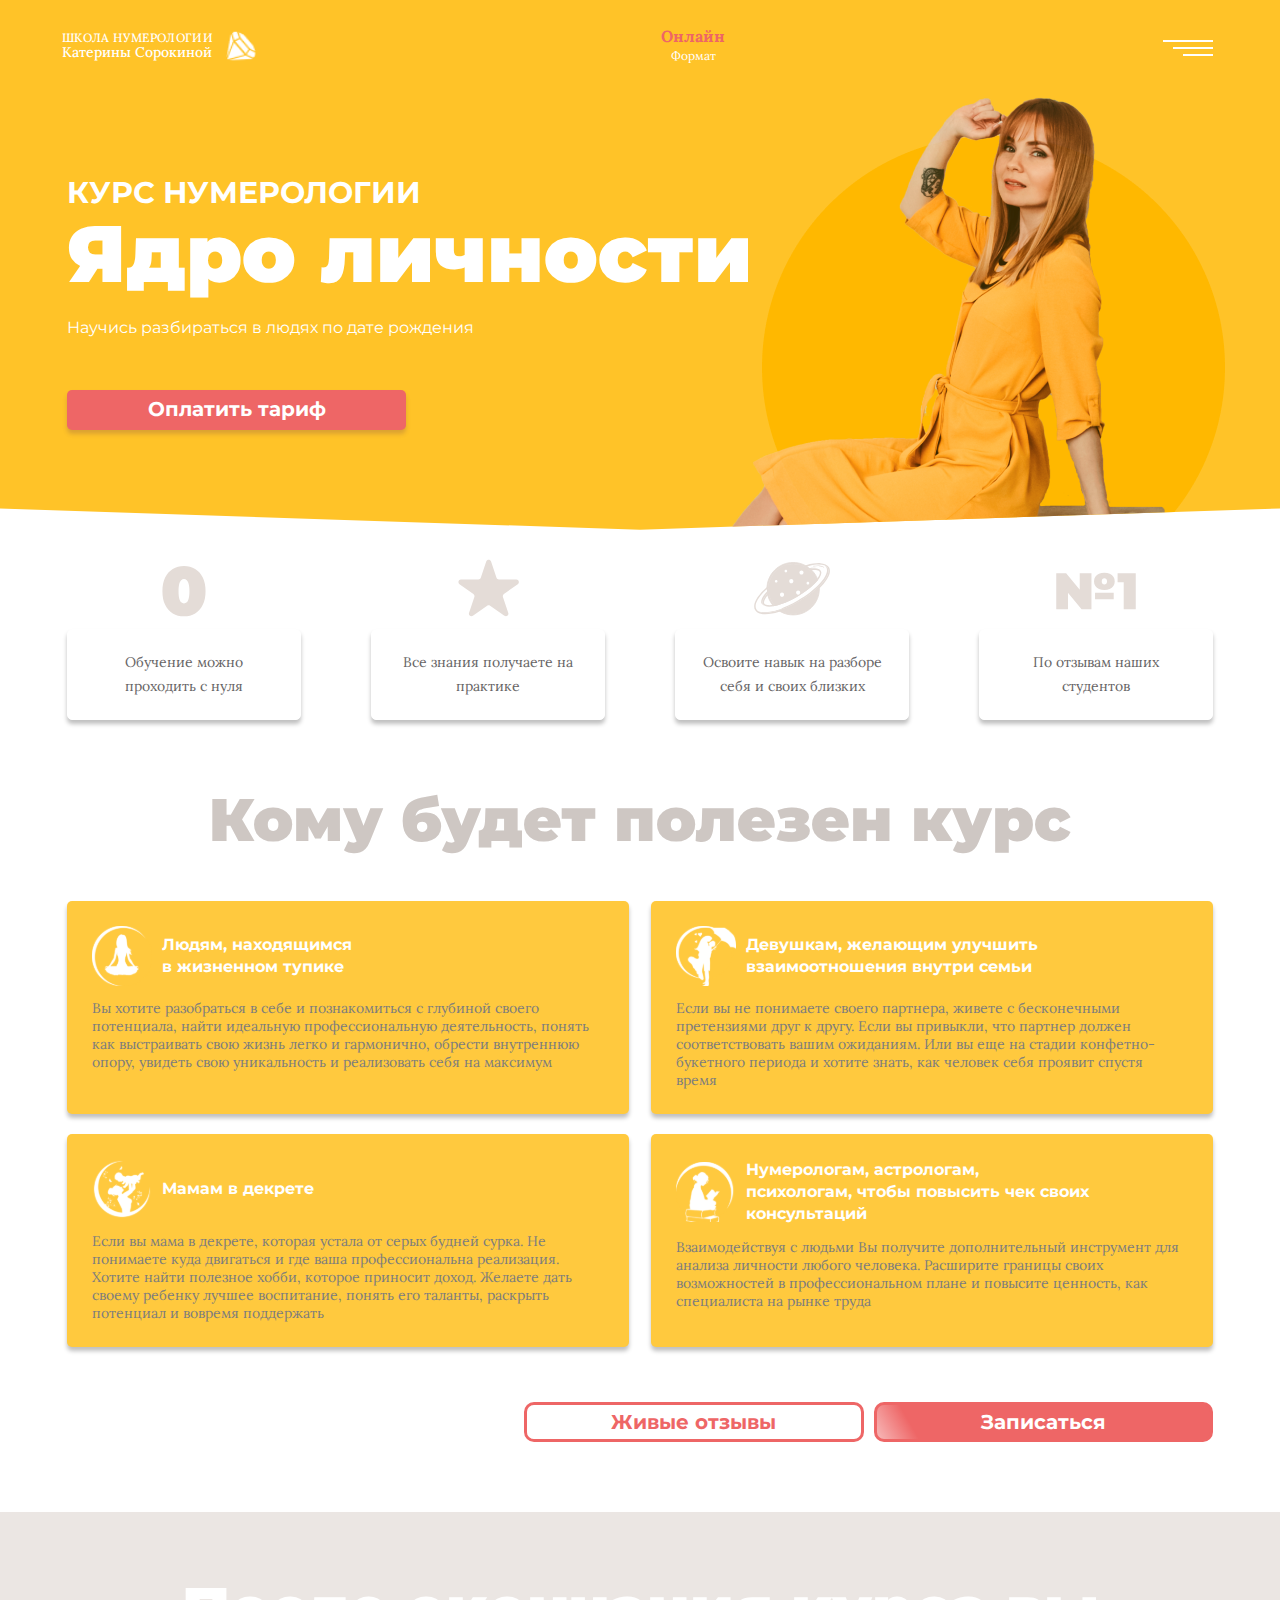
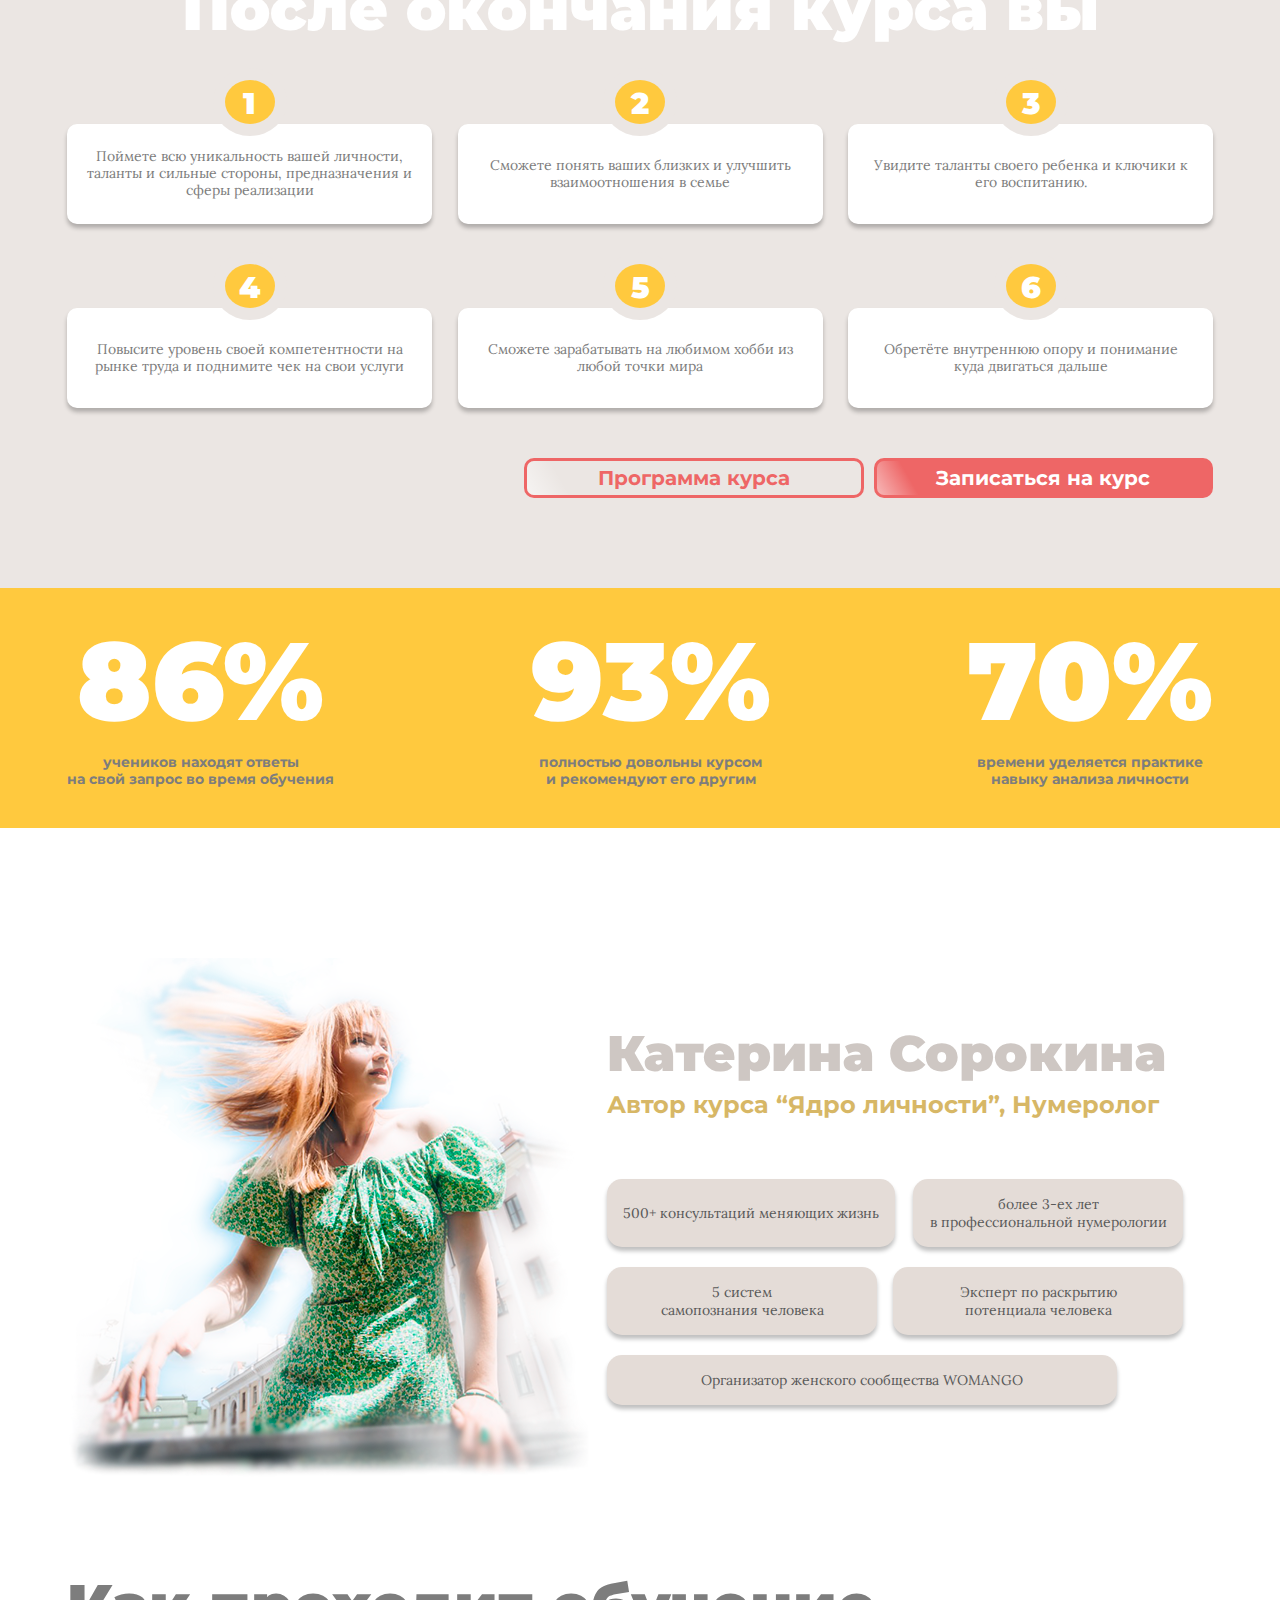
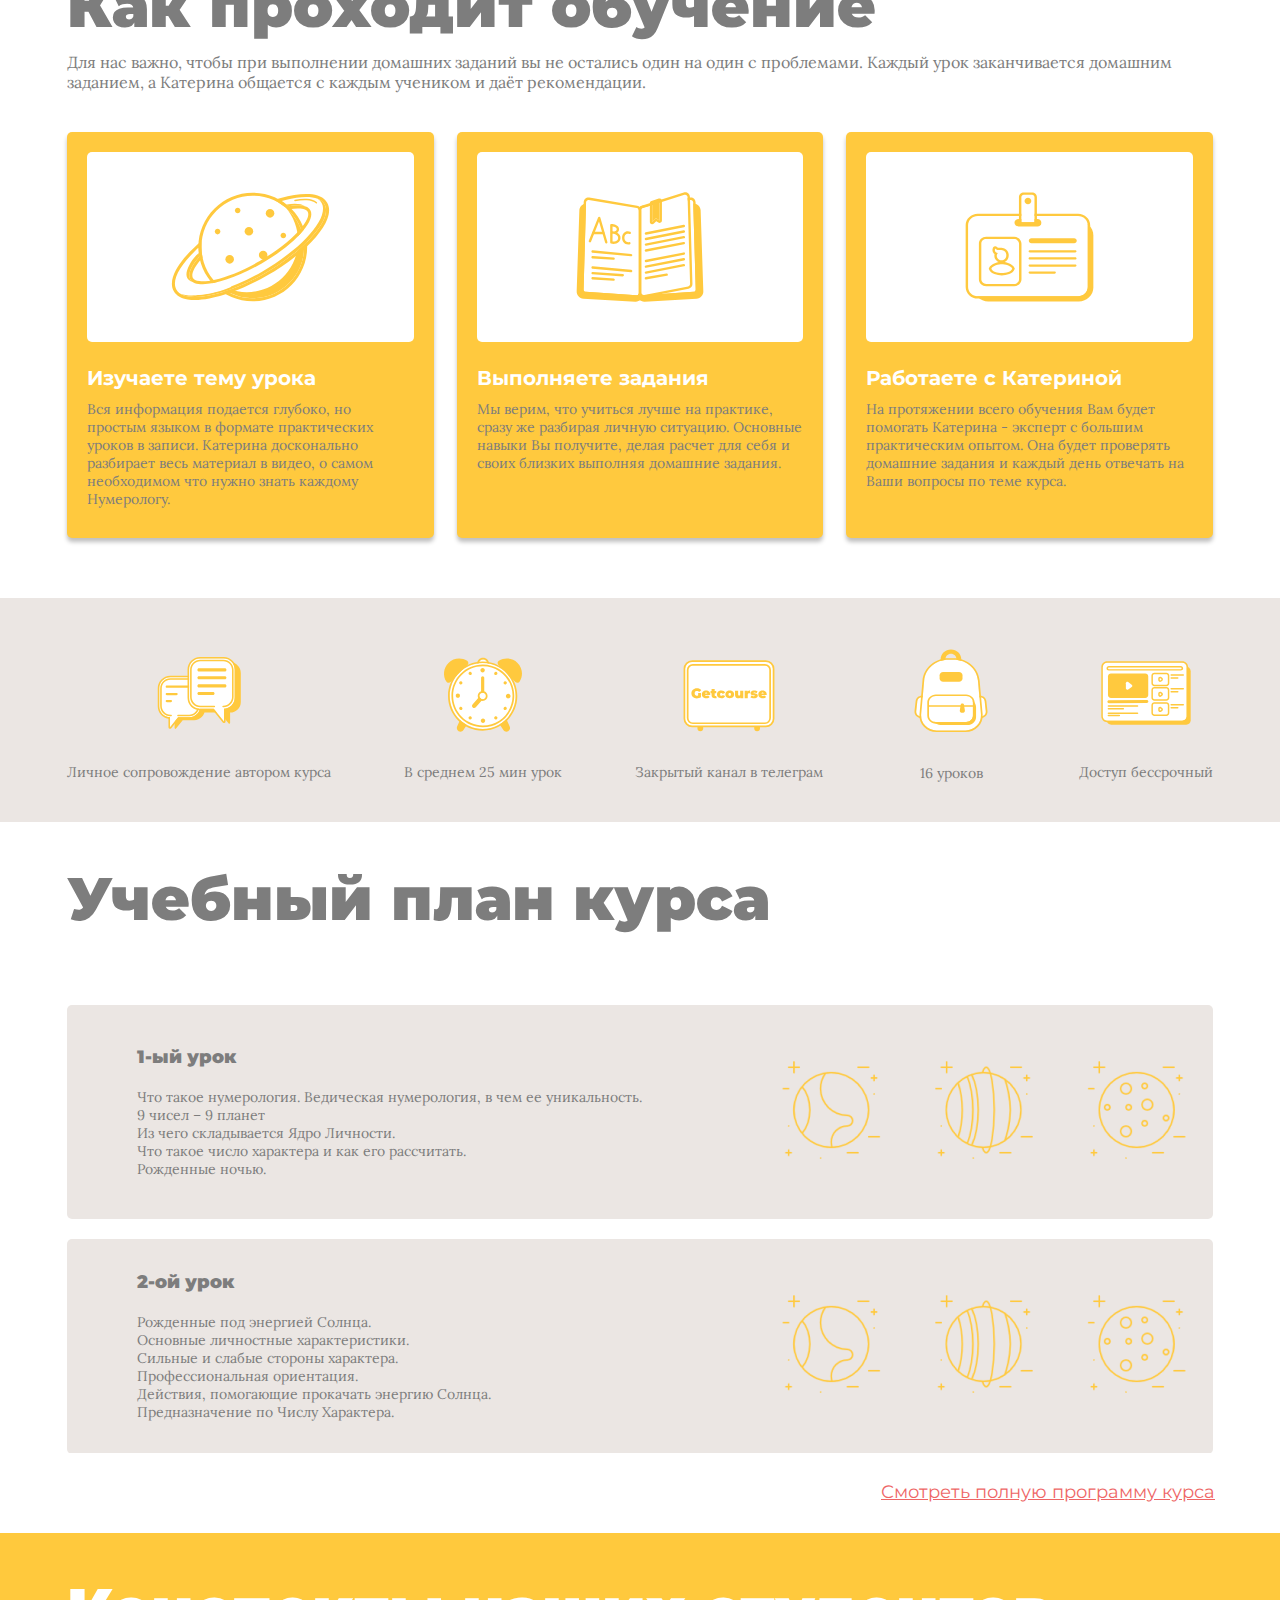
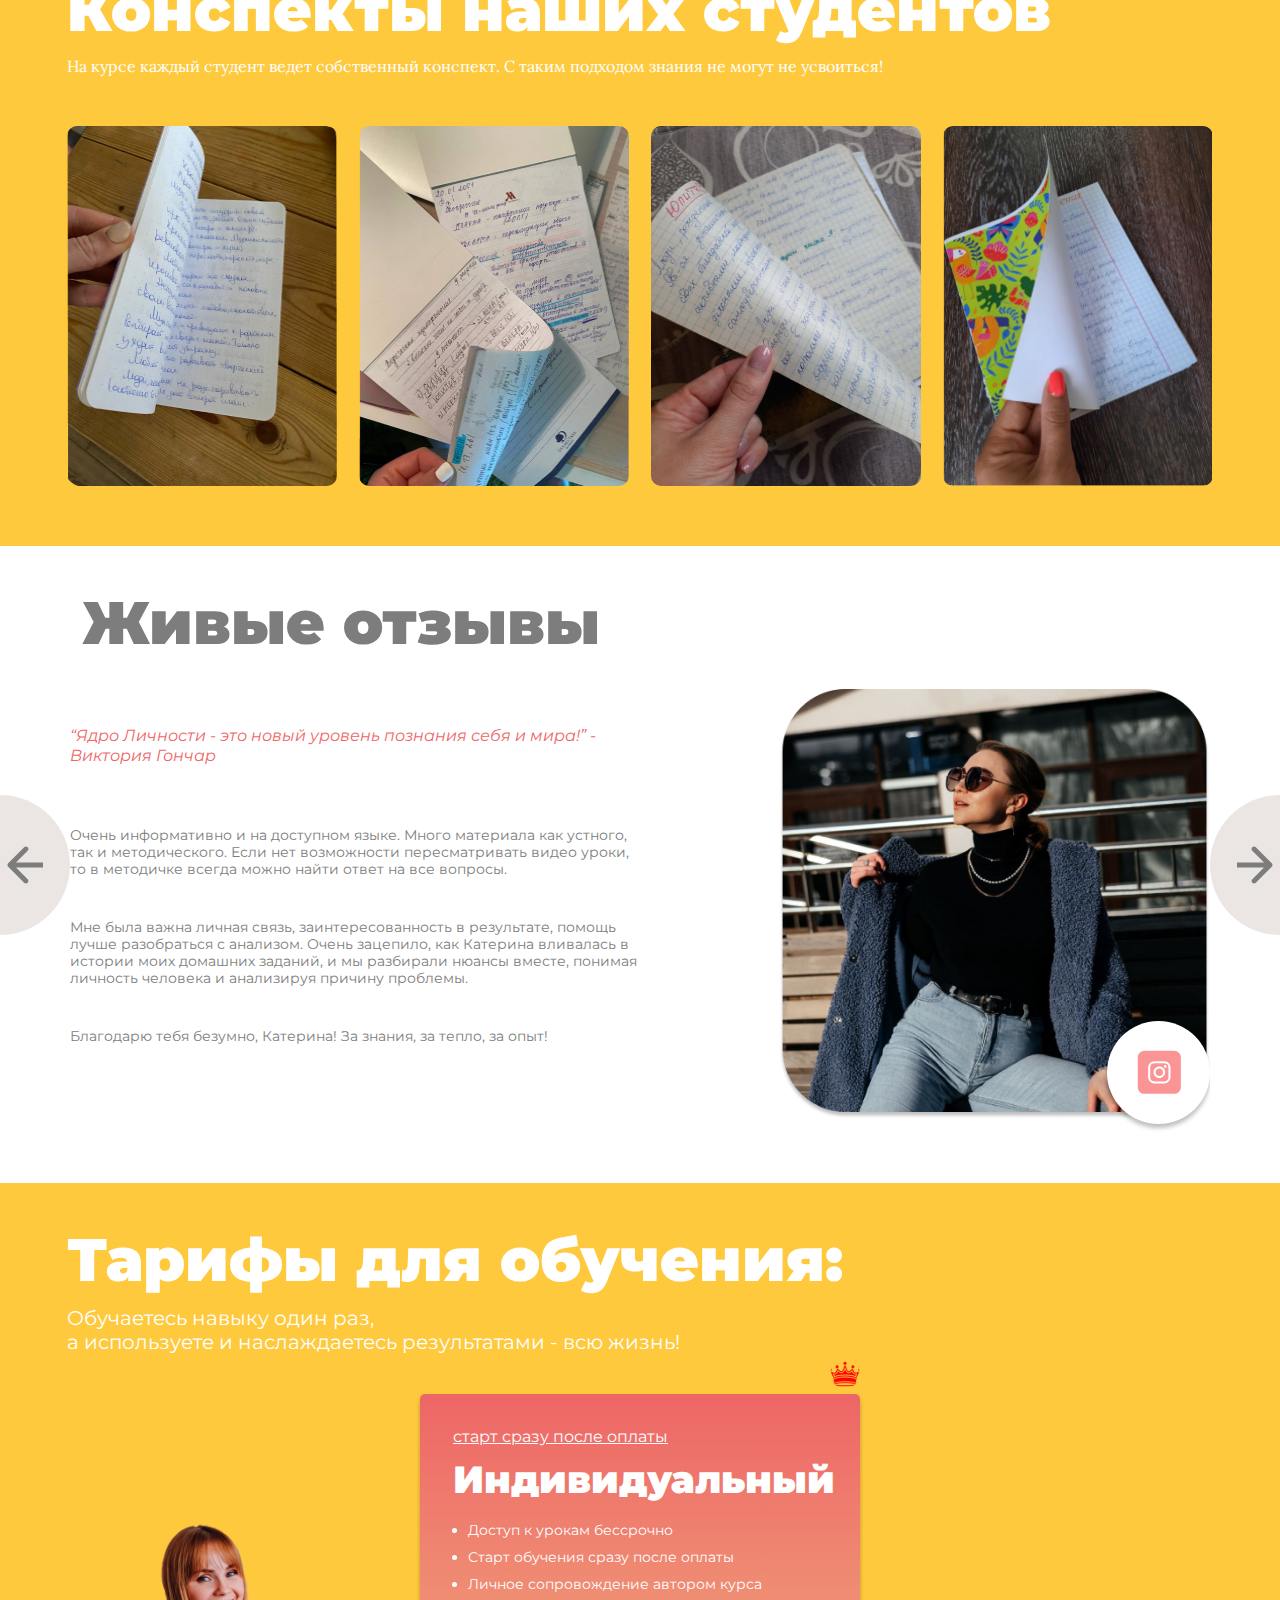
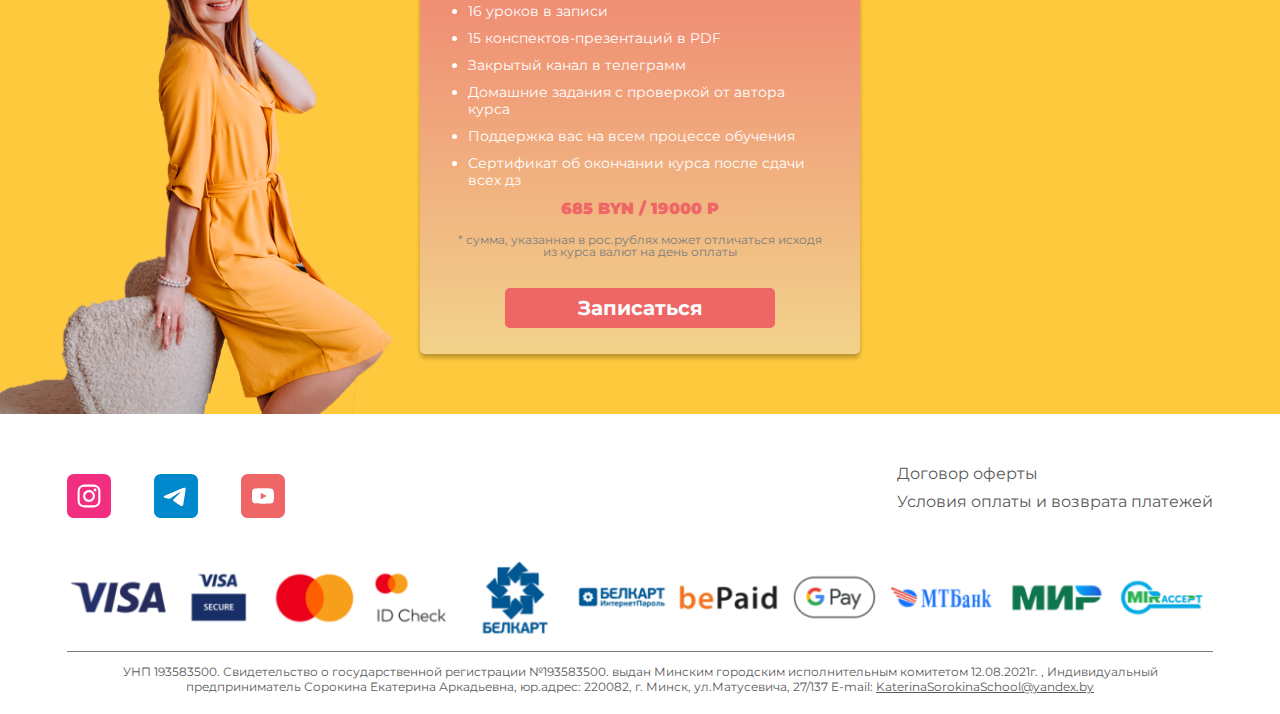
==== commit efe8ae35: "fix:rate block" ====
--- a/index.html
+++ b/index.html
@@ -5,29 +5,42 @@
     <meta charset="UTF-8">
     <meta http-equiv="X-UA-Compatible" content="IE=edge">
     <meta name="viewport" content="width=device-width, initial-scale=1.0">
+    <!-- Google Tag Manager -->
+    <script>(function (w, d, s, l, i) {
+            w[l] = w[l] || []; w[l].push({
+                'gtm.start':
+                    new Date().getTime(), event: 'gtm.js'
+            }); var f = d.getElementsByTagName(s)[0],
+                j = d.createElement(s), dl = l != 'dataLayer' ? '&l=' + l : ''; j.async = true; j.src =
+                    'https://www.googletagmanager.com/gtm.js?id=' + i + dl; f.parentNode.insertBefore(j, f);
+        })(window, document, 'script', 'dataLayer', 'GTM-WF47TK3');</script>
+    <!-- End Google Tag Manager -->
+    <!-- Google Tag Manager -->
+    <script>(function(w,d,s,l,i){w[l]=w[l]||[];w[l].push({'gtm.start':
+    new Date().getTime(),event:'gtm.js'});var f=d.getElementsByTagName(s)[0],
+    j=d.createElement(s),dl=l!='dataLayer'?'&l='+l:'';j.async=true;j.src=
+    'https://www.googletagmanager.com/gtm.js?id='+i+dl;f.parentNode.insertBefore(j,f);
+    })(window,document,'script','dataLayer','GTM-WF47TK3');</script>
+    <!-- End Google Tag Manager -->
     
-    <!-- Google Tag Manager -->
-<script>(function(w,d,s,l,i){w[l]=w[l]||[];w[l].push({'gtm.start':
-new Date().getTime(),event:'gtm.js'});var f=d.getElementsByTagName(s)[0],
-j=d.createElement(s),dl=l!='dataLayer'?'&l='+l:'';j.async=true;j.src=
-'https://www.googletagmanager.com/gtm.js?id='+i+dl;f.parentNode.insertBefore(j,f);
-})(window,document,'script','dataLayer','GTM-WF47TK3');</script>
-<!-- End Google Tag Manager -->
-<!-- Yandex.Metrika counter -->
-<script type="text/javascript" >
-   (function(m,e,t,r,i,k,a){m[i]=m[i]||function(){(m[i].a=m[i].a||[]).push(arguments)};
-   m[i].l=1*new Date();
-   for (var j = 0; j < document.scripts.length; j++) {if (document.scripts[j].src === r) { return; }}
-   k=e.createElement(t),a=e.getElementsByTagName(t)[0],k.async=1,k.src=r,a.parentNode.insertBefore(k,a)})
-   (window, document, "script", "https://mc.yandex.ru/metrika/tag.js", "ym");
-
-   ym(91026073, "init", {
-        clickmap:true,
-        trackLinks:true,
-        accurateTrackBounce:true,
-        webvisor:true
-   });
-</script>
+    <!-- Yandex.Metrika counter -->
+    <script type="text/javascript">
+        (function (m, e, t, r, i, k, a) {
+            m[i] = m[i] || function () { (m[i].a = m[i].a || []).push(arguments) };
+            m[i].l = 1 * new Date();
+            for (var j = 0; j < document.scripts.length; j++) { if (document.scripts[j].src === r) { return; } }
+            k = e.createElement(t), a = e.getElementsByTagName(t)[0], k.async = 1, k.src = r, a.parentNode.insertBefore(k, a)
+        })
+            (window, document, "script", "https://mc.yandex.ru/metrika/tag.js", "ym");
+
+        ym(91026073, "init", {
+            clickmap: true,
+            trackLinks: true,
+            accurateTrackBounce: true,
+            webvisor: true
+        });
+    </script>
+    
     <meta name="description" content="Онлайн школа нумерологии,практические курсы нумерологии">
     <meta name="author" content="">
     <meta name="keywords"
@@ -41,49 +54,57 @@
     <meta property="og:site_name" content="Школа нумерологии Катерины Сорокиной">
     <meta property="og:image" content="./img/screen.jpg">
     <meta property="og:description" content="курсы нумерологии">
+    <!-- Facebook Pixel Code -->
+    <script>
+    !function(f,b,e,v,n,t,s)
+    {if(f.fbq)return;n=f.fbq=function(){n.callMethod?
+    n.callMethod.apply(n,arguments):n.queue.push(arguments)};
+    if(!f._fbq)f._fbq=n;n.push=n;n.loaded=!0;n.version='2.0';
+    n.queue=[];t=b.createElement(e);t.async=!0;
+    t.src=v;s=b.getElementsByTagName(e)[0];
+    s.parentNode.insertBefore(t,s)}(window,document,'script',
+    'https://connect.facebook.net/en_US/fbevents.js');
+     fbq('init', '439764911679538'); 
+    fbq('track', 'PageView');
+    </script>
+
+    <!-- End Facebook Pixel Code -->
     <meta name="facebook-domain-verification" content="1mawesnopgqwzg2jc7vwoogq3yle3z" />
-    <script>
-!function(f,b,e,v,n,t,s)
-{if(f.fbq)return;n=f.fbq=function(){n.callMethod?
-n.callMethod.apply(n,arguments):n.queue.push(arguments)};
-if(!f._fbq)f._fbq=n;n.push=n;n.loaded=!0;n.version='2.0';
-n.queue=[];t=b.createElement(e);t.async=!0;
-t.src=v;s=b.getElementsByTagName(e)[0];
-s.parentNode.insertBefore(t,s)}(window,document,'script',
-'https://connect.facebook.net/en_US/fbevents.js');
- fbq('init', '439764911679538'); 
-fbq('track', 'PageView');
-</script>
-    <link href="./img/logo.png" rel="shortcut icon" type="image/png">
-     <script async src="https://widget.13chats.com/assets/loader.js" data-chats-widget-id="28951712-31d0-4dcf-89bf-6ee106c934bd"></script>
+    
+    
+      
     <script async src="js/script.js"></script>
     
     <link rel="stylesheet" href="css/style.css">
     <title>Школа Нумерологии Катерины Сорокиной</title>
-    <!-- Facebook Pixel Code -->
-
-
-<!-- End Facebook Pixel Code -->
+   
 </head>
 
 <body id="body">
     <!-- Google Tag Manager (noscript) -->
-<noscript><iframe src="https://www.googletagmanager.com/ns.html?id=GTM-WF47TK3"
-height="0" width="0" style="display:none;visibility:hidden"></iframe></noscript>
-<!-- End Google Tag Manager (noscript) -->
-<noscript><div><img src="https://mc.yandex.ru/watch/91026073" style="position:absolute; left:-9999px;" alt="" /></div></noscript>
-<!-- /Yandex.Metrika counter -->
-<noscript>
- <img height="1" width="1" 
-src="https://www.facebook.com/tr?id=439764911679538&ev=PageView
-&noscript=1"/>
-</noscript>
+    <noscript><iframe src="https://www.googletagmanager.com/ns.html?id=GTM-WF47TK3" height="0" width="0"
+            style="display:none;visibility:hidden"></iframe></noscript>
+    <!-- End Google Tag Manager (noscript) -->
+    <noscript>
+        <div><img src="https://mc.yandex.ru/watch/91026073" style="position:absolute; left:-9999px;" alt="" /></div>
+    </noscript>
+    <!-- /Yandex.Metrika counter -->
+    
+    <!-- Google Tag Manager (noscript) -->
+    <noscript><iframe src="https://www.googletagmanager.com/ns.html?id=GTM-WF47TK3"
+    height="0" width="0" style="display:none;visibility:hidden"></iframe></noscript>
+    <!-- End Google Tag Manager (noscript) -->
+    <noscript>
+         <img height="1" width="1" 
+        src="https://www.facebook.com/tr?id=439764911679538&ev=PageView
+        &noscript=1"/>
+    </noscript>
+
     <a href="#body" class="up-btn">
         <img src="./img/up-btn.svg" alt="arrow" class="up-btn-img">
     </a>
         
     <header class="header">
-        <script src="//fbstore.sendpulse.com/loader.js" data-sp-widget-id="20aaf637-d169-4de4-b44e-b680839b2163" async></script>
         <div class="container h-container">
             <img src="./img/photo.png" alt="fon" class="img-responsive">
 
@@ -103,24 +124,14 @@
                     <img src="./img/logo.png" alt="logo" class="logo__img">
                 </a>
                 <ul class="top-offer">
-                    <li class="top-offer__list">
-                        8 декабря
-                        <span class="top-offer__span">
-                            Старт курса
-                        </span>
-                    </li>
+                    
                     <li class="top-offer__list">
                         Онлайн
                         <span class="top-offer__span">
                             Формат
                         </span>
                     </li>
-                    <li class="top-offer__list">
-                        30 дней
-                        <span class="top-offer__span">
-                            Длительность
-                        </span>
-                    </li>
+                    
                 </ul>
                 <button class="burger">
                     <!-- <img src="./img/burger.svg" alt="menu"> -->
@@ -284,8 +295,8 @@
                     <a href="#my-reviews" class="help__btn">
                         Живые отзывы
                     </a>
-                    <a href="https://womango.getcourse.ru/free_lesson" target="_blank" class="help__btn help-2-btn">
-                        Попробовать бесплатно
+                    <a href="#my-rate" target="_blank" class="help__btn help-2-btn">
+                        Записаться
                     </a>
                 </div>
             </div>
@@ -486,7 +497,7 @@
                                 500+ консультаций меняющих жизнь
                             </div>
                             <div class="author__subblock">
-                                более 2-ух лет 
+                                более 3-ех лет 
                                 <span class="author__br">
                                     в профессиональной нумерологии
                                 </span>
@@ -599,31 +610,31 @@
                     <div class="online__block">
                         <img src="./img/chat2.svg" alt="chat" class="online__img">
                         <div class="online__text">
-                            2 живые встречи онлайн
+                            Личное сопровождение автором курса
                         </div>
                     </div>
                     <div class="online__block">
                         <img src="./img/clock2.svg" alt="clock" class="online__img">
                         <div class="online__text">
-                            в среднем 25 мин урок
+                            В среднем 25 мин урок
                         </div>
                     </div>
                     <div class="online__block">
                         <img src="./img/get.svg" alt="zoom" class="online__img">
                         <div class="online__text">
-                            Современная платформа обучения
+                            Закрытый канал в телеграм
                         </div>
                     </div>
                     <div class="online__block">
                         <img src="./img/back2svg.svg" alt="bag" class="online__img">
                         <div class="online__text online__text_3">
-                           15 уроков
+                           16 уроков
                         </div>
                     </div>
                     <div class="online__block">
                         <img src="./img/page2.svg" alt="page" class="online__img">
                         <div class="online__text">
-                            Доступ к урокам 3 месяца
+                            Доступ бессрочный
                         </div>
                     </div>
                 </div>
@@ -993,12 +1004,12 @@
                                 </div>
                             </div>
                         </div>
-                        <div class="plan__block plan__block_zoom">
-                            <h3 class="plan__zoom-title">
-                                Групповая встреча в ZOOM
-                            </h3>
-                            <img src="./img/zoom-b.svg" alt="zoom" class="zoom-img">
-                        </div>
+                        <!--<div class="plan__block plan__block_zoom">-->
+                        <!--    <h3 class="plan__zoom-title">-->
+                        <!--        Групповая встреча в ZOOM-->
+                        <!--    </h3>-->
+                        <!--    <img src="./img/zoom-b.svg" alt="zoom" class="zoom-img">-->
+                        <!--</div>-->
                         <div class="plan__block">
                             
                             <div class="plan__sublocks">
@@ -1128,12 +1139,38 @@
                                 </div>
                             </div>
                         </div>
-                        <div class="plan__block plan__block_zoom">
-                            <h3 class="plan__zoom-title">
-                                Групповая встреча в ZOOM
-                            </h3>
-                            <img src="./img/zoom-b.svg" alt="zoom" class="zoom-img">
-                        </div>
+                        <div class="plan__block">
+                            
+                            <div class="plan__sublocks">
+                                <div class="plan__left">
+                                    <h5 class="plan__subtitle">
+                                        16-ый урок
+        
+                                    </h5>
+                                    <ul class="plan__items">
+                                        <li class="plan__item">
+                                            Карма. Понятие «карма» и «судьба». Расчет кармы. 
+                                        </li>
+                                        <li class="plan__item">
+                                            Значение и описание каждой из девяти карм.
+                                        </li>
+                                        <li class="plan__item">
+                                            Предназначения по карме.
+                                        </li>
+                                    </ul>
+                                </div>
+                                <div class="plan__right">
+                                    <img src="./img/planets.png" alt="planets">
+
+                                </div>
+                            </div>
+                        </div>
+                        <!--<div class="plan__block plan__block_zoom">-->
+                        <!--    <h3 class="plan__zoom-title">-->
+                        <!--        Групповая встреча в ZOOM-->
+                        <!--    </h3>-->
+                        <!--    <img src="./img/zoom-b.svg" alt="zoom" class="zoom-img">-->
+                        <!--</div>-->
 
                     </div>
                     <div class="plan__btns">
@@ -1412,7 +1449,7 @@
                     <img src="./img/Kate.png" alt="photo" class="rate__photo">
                     <div class="rate__sublocks">
 
-                        <div class="rate__block">
+                        <!-- <div class="rate__block">
                             
                             <h6 class="rate__subtitle">
                                 без поддержки Катерины
@@ -1449,7 +1486,7 @@
                                 </li>
                             </ul>
                             <h4 class="rate__price">
-                                230 BYN / 5800  Р / 95 € 
+                                365 BYN / 9850  Р / 137 € 
                             </h4>
                             <div class="info_price">
                                 * сумма, указанная в рос.рублях может отличаться исходя из курса валют на день оплаты
@@ -1457,54 +1494,58 @@
                             <a class="rate__btn" id="buy-rec">
                                 Купить курс
                             </a>
-                        </div>
+                        </div> -->
                         <div class="rate__block rate__block_rec">
                             <img src="./img/crown.svg" alt="crown" class="rate__crown">
                             <h6 class="rate__subtitle">
-                                старт 8 декабря 2022
+                                старт сразу после оплаты
                             </h6>
                             <h3 class="rate__title-block">
-                                Обучение
+                                Индивидуальный
                             </h3>
                             <ul class="rate__items">
                                 <li class="rate__item">
-                                    30 дней обучения <br>с Катериной Сорокиной
+                                    Доступ к урокам бессрочно
                                 </li>
                                 <li class="rate__item">
-                                    Доступ на 3 месяца к 15 урокам<br> на современной платформе
+                                    Старт обучения сразу после оплаты
                                 </li>
                                 <li class="rate__item">
-                                    15 конспектов-презентаций PDF
+                                    Личное сопровождение автором курса
                                 </li>
                                 <li class="rate__item">
-                                    Доступ на 3 месяца <br>к 20 аудиподкастам по энергиям
+                                    16 уроков в записи
                                 </li>
                                 <li class="rate__item">
-                                    15 домашних заданий с проверкой и разборами от Катерины Сорокиной
+                                    15 конспектов-презентаций в PDF
                                 </li>
                                 <li class="rate__item">
-                                    2 онлайн-встречи <br> с Катериной Сорокиной
+                                    Закрытый канал в телеграмм
                                 </li>
                                 <li class="rate__item">
-                                    Доступ в закрытую группу, где ученики курса общаются, задают вопросы и получают
-                                    обратную связь от Катерины
+                                    Домашние задания с проверкой от автора курса
                                 </li>
                                 <li class="rate__item">
-                                    Сертификат об окончании курса
+                                    Поддержка вас на всем процессе обучения
+                                </li>
+                                <li class="rate__item">
+                                    Сертификат об окончании курса после сдачи всех дз
                                 </li>
                             </ul>
                             <h4 class="rate__price rate__price_rec">
-                                450 BYN / 11500  Р / 185 €
+                                685 BYN / 19000  Р
                             </h4>
                             <div class="info_price">
                                 * сумма, указанная в рос.рублях может отличаться исходя из курса валют на день оплаты
                             </div>
-                            <a class="rate__btn rate__btn_rec" id="buy-study">
-                                Оплатить обучение
-                            </a>
-                        </div>
-                    </div>
-                    <div class="overlay-forms">
+                            <div class="rate__target">
+                                <a href="https://www.instagram.com/katerina_sorockina/?igshid=NTc4MTIwNjQ2YQ%3D%3D" class="rate__btn rate__btn_rec" id="buy-study" target="_blank">
+                                    Записаться
+                                </a>
+                            </div>
+                        </div>
+                    </div>
+                    <!-- <div class="overlay-forms">
 
                     </div>
                     <div class="modal-rec">
@@ -1514,7 +1555,7 @@
                     <div class="modal-study">
                         <script id="f422051a2d5d2340c9a4e52e551b023897d36ee1"
                             src="https://womango.getcourse.ru/pl/lite/widget/script?id=763684"></script>
-                    </div>
+                    </div> -->
 
 
                 </div>
@@ -1527,7 +1568,7 @@
                 <li class="footer__allitem footer_allitem_1">
                     <ul class="footer__net-links">
                         <li class="footer__item">
-                            <a href="https://www.instagram.com/katerina_sorok1na/" target="_blank"
+                            <a href="https://www.instagram.com/katerina_sorockina/?igshid=NTc4MTIwNjQ2YQ%3D%3D" target="_blank"
                                 class="footer__link footer__link_insta">
                                 <img src="./img/f-instagram.svg" alt="youtube" class="footer__svg">
                             </a>
@@ -1570,7 +1611,7 @@
                 УНП 193583500. Свидетельство о государственной регистрации №193583500. выдан Минским городским
                 исполнительным комитетом 12.08.2021г. ,
                 Индивидуальный предприниматель Сорокина Екатерина Аркадьевна, юр.адрес: 220082, г. Минск, ул.Матусевича,
-                27/137 E-mail: KaterinaSorokinaSchool@yandex.by
+                27/137 E-mail: <a href="mailto:katerinaSorokinaSchool@yandex.by">KaterinaSorokinaSchool@yandex.by</a>
             </div>
         </div>
     </footer>
@@ -1607,11 +1648,6 @@
                     </a>
                 </li>
                 <li class="menu__item">
-                    <a href="https://womango.getcourse.ru/free_lesson" target="_blank" class="menu__link">
-                        бесплатный урок
-                    </a>
-                </li>
-                <li class="menu__item">
                     <a href="#footer" class="menu__link">
                         контакты
                     </a>
@@ -1621,7 +1657,7 @@
         </nav>
         <ul class="menu__net">
             <li class="menu__netItem">
-                <a href="https://www.instagram.com/katerina_sorok1na/" target="_blank" class="menu__netLinks insta-net">
+                <a href="https://www.instagram.com/katerina_sorockina/?igshid=NTc4MTIwNjQ2YQ%3D%3D" target="_blank" class="menu__netLinks insta-net">
                     <img src="./img/instagram2.svg" alt="insta" class="svg__net">
                 </a>
             </li>
@@ -1638,7 +1674,23 @@
             </li>
         </ul>
     </div>
-   
+   <div class="widget">
+    <div class="widget__close">
+        X
+    </div>
+    <h2 class="widget__title">
+        WOMANGO.Практикум
+    </h2>
+    <p class="widget__text">
+        Узнай в какой сфере тебя ждет успех
+    </p>
+    <a class="widget__link" target="_blank" href="https://t.me/womango_bot?start=41976aac-f55f-455d-9dda-487bbc4d8c34">
+        <img class="wodget__img" src="./img/telegram.svg" alt="telegram">
+        <span>
+            Получить 4 бесплатных урока
+        </span>
+    </a>
+   </div>
 
 
 </body>
--- a/css/style.css
+++ b/css/style.css
@@ -35,6 +35,7 @@
 
 @import url('./menu.css');
 @import url('./up-btn.css');
+@import url('./widget.css')
 
 
 
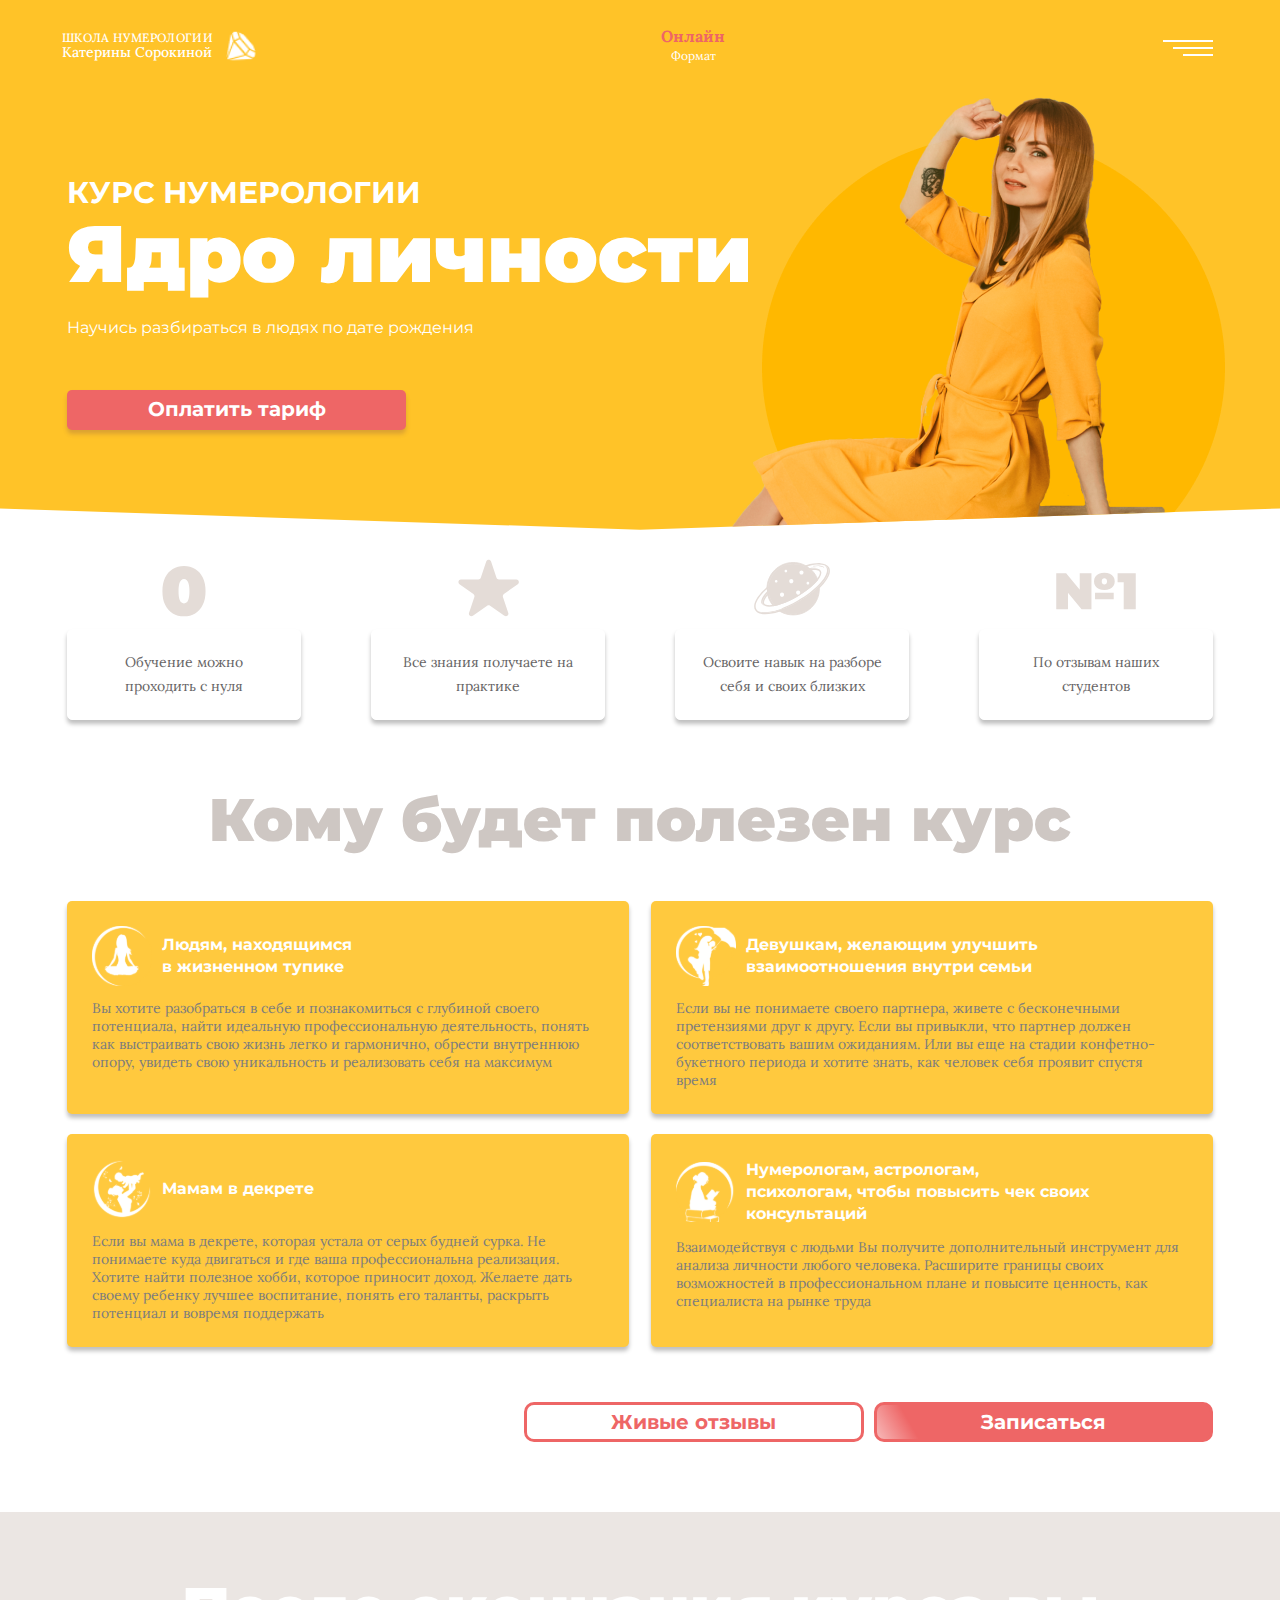
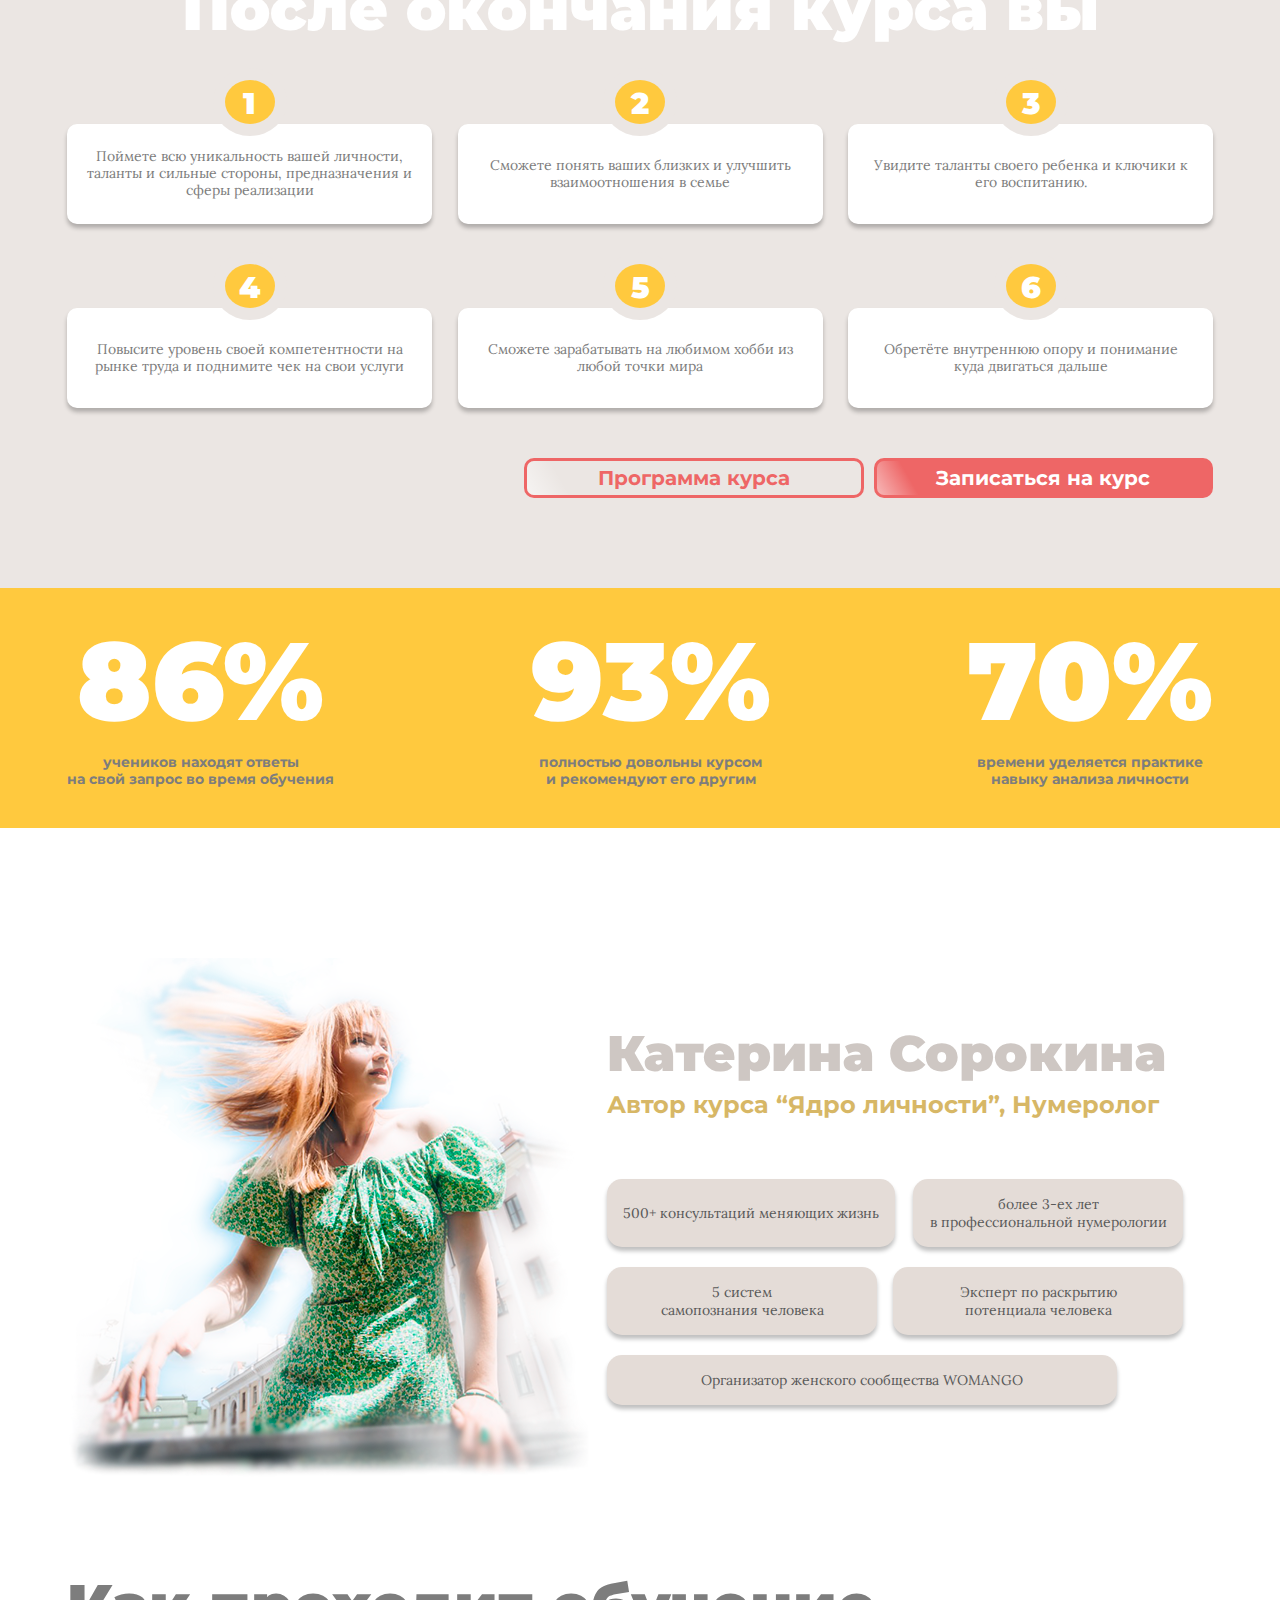
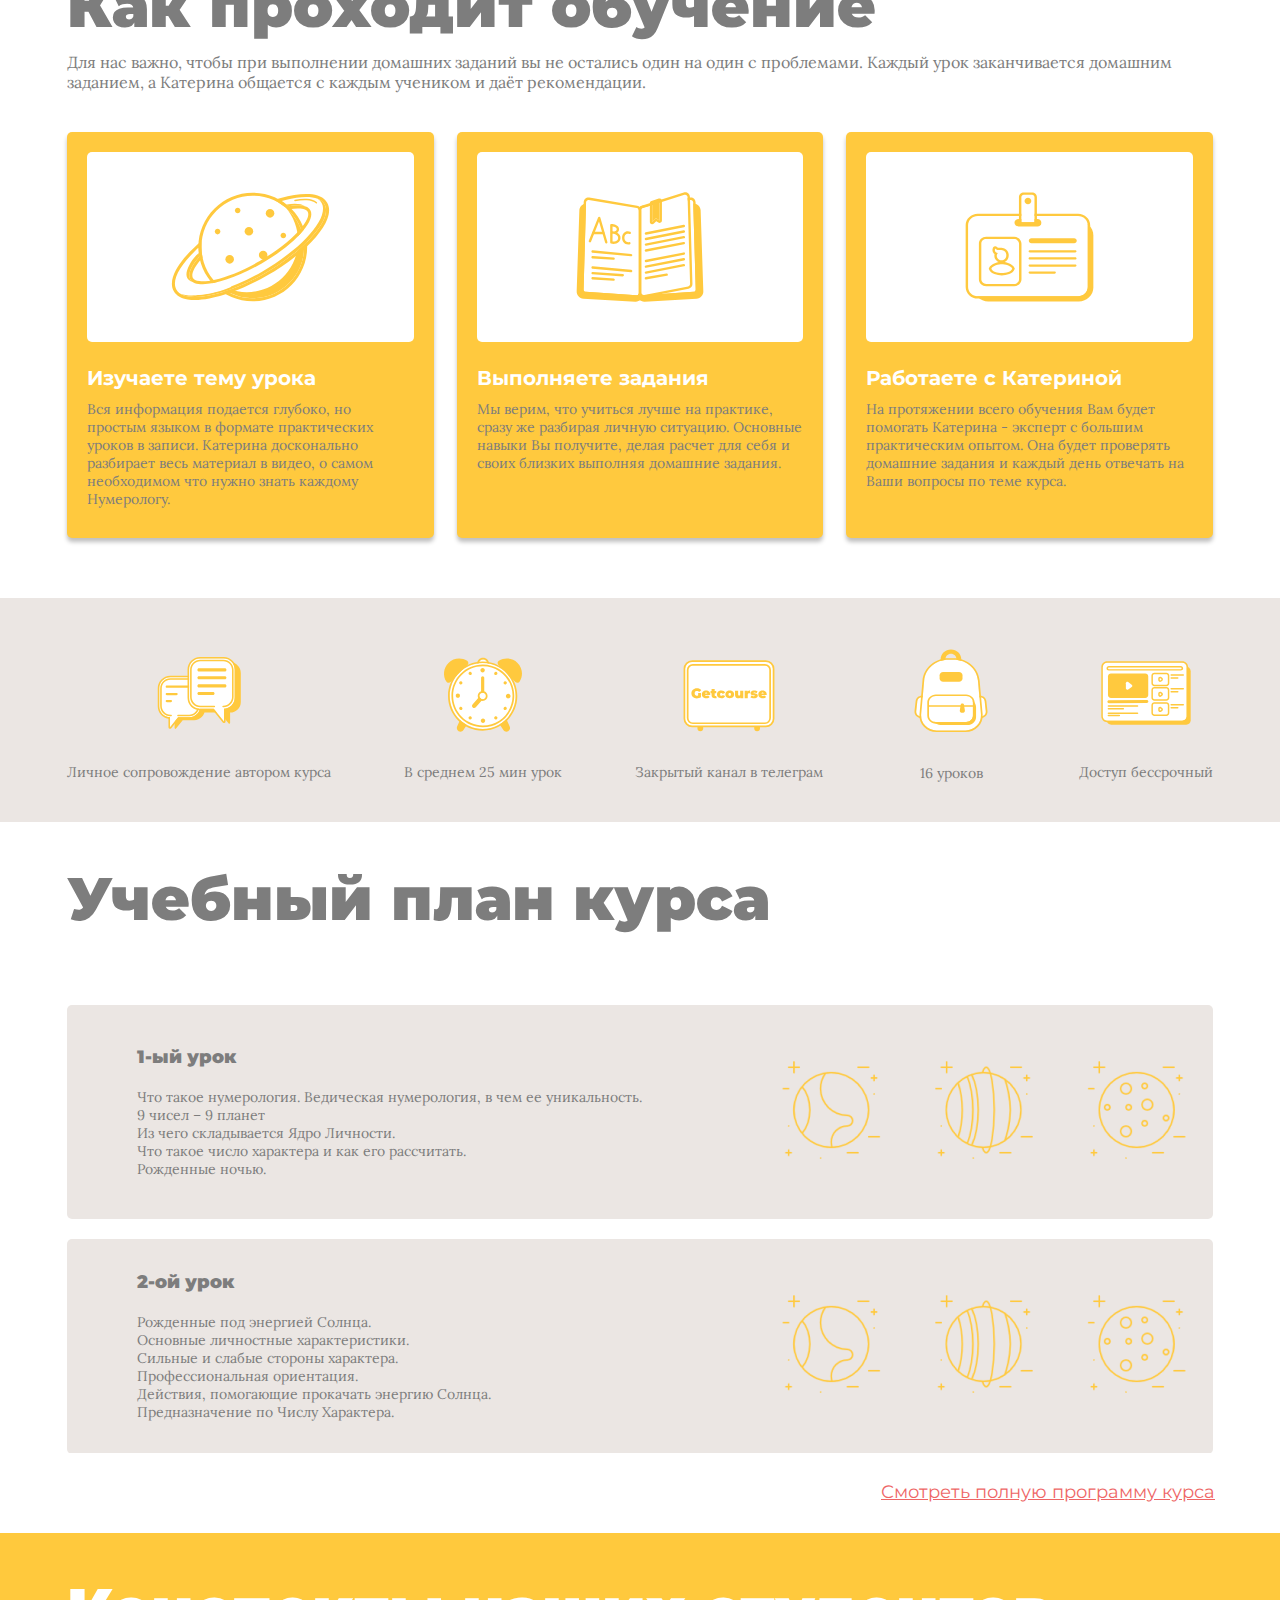
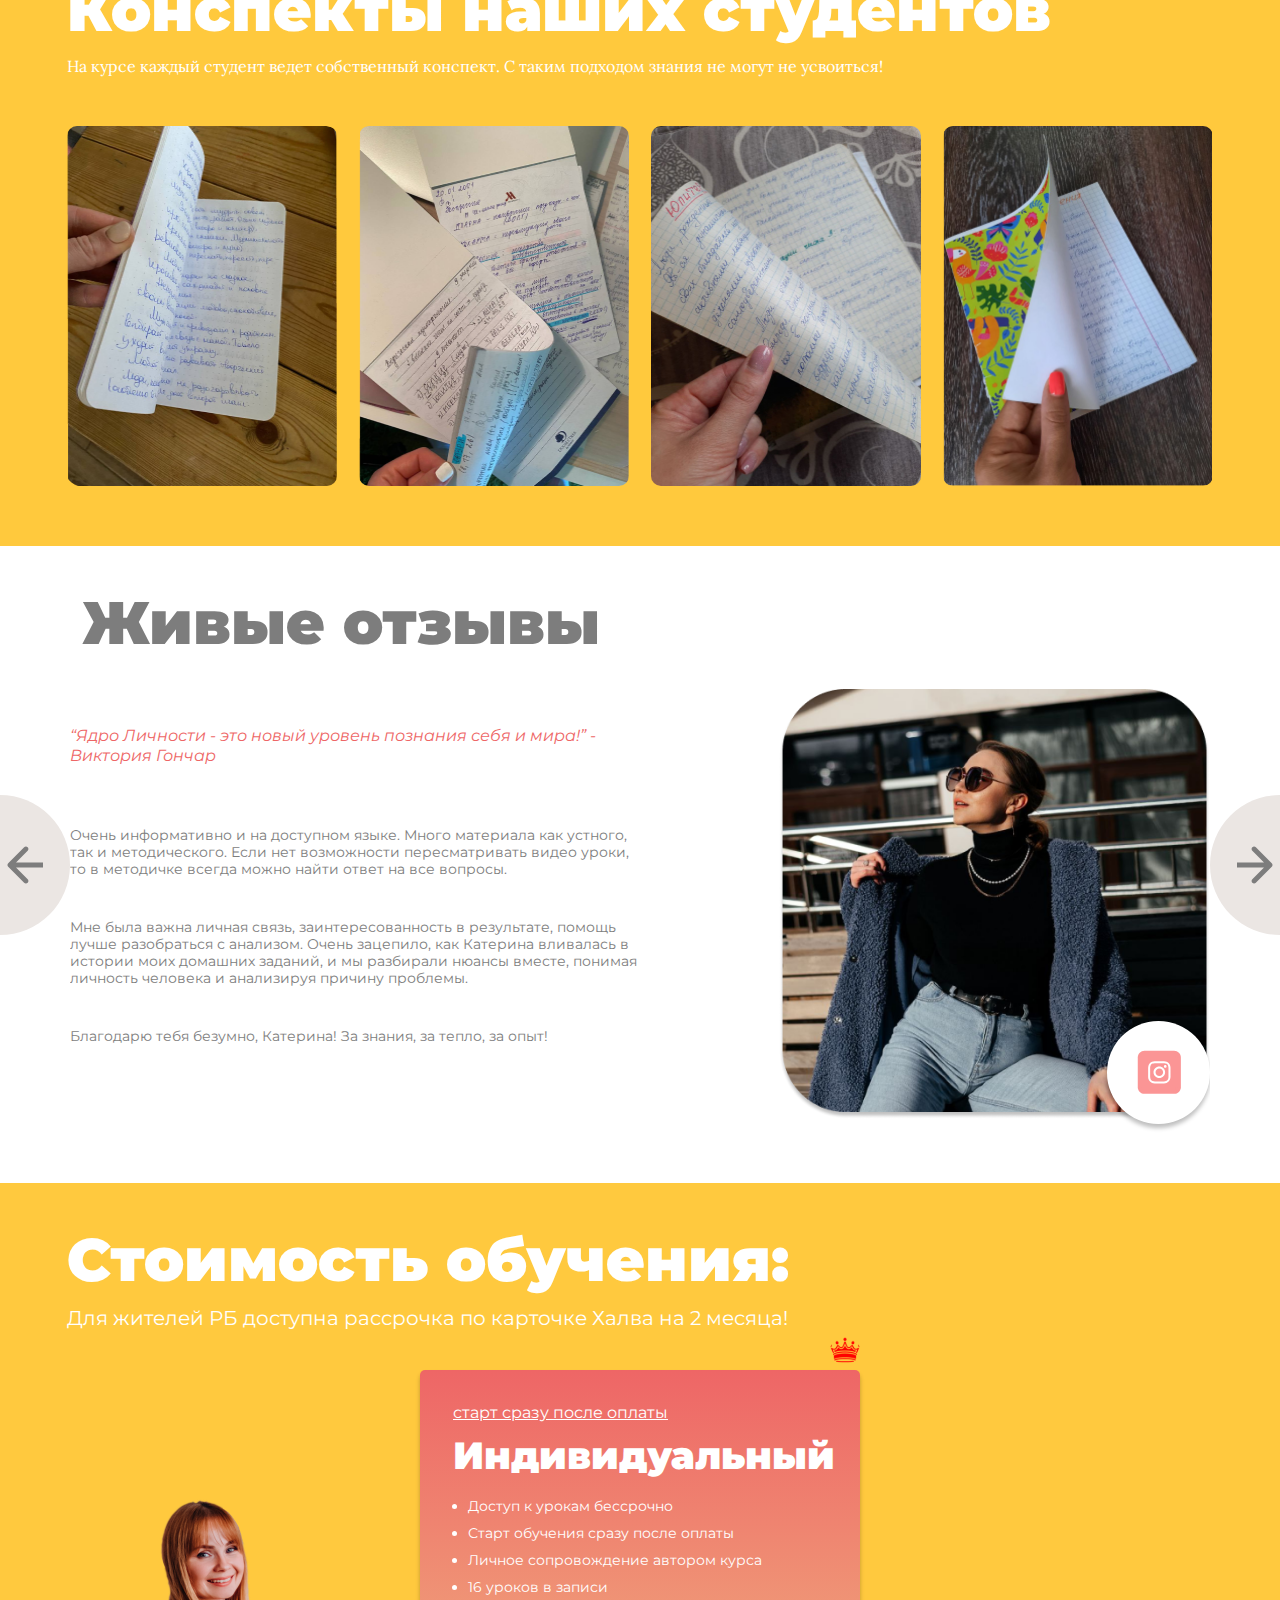
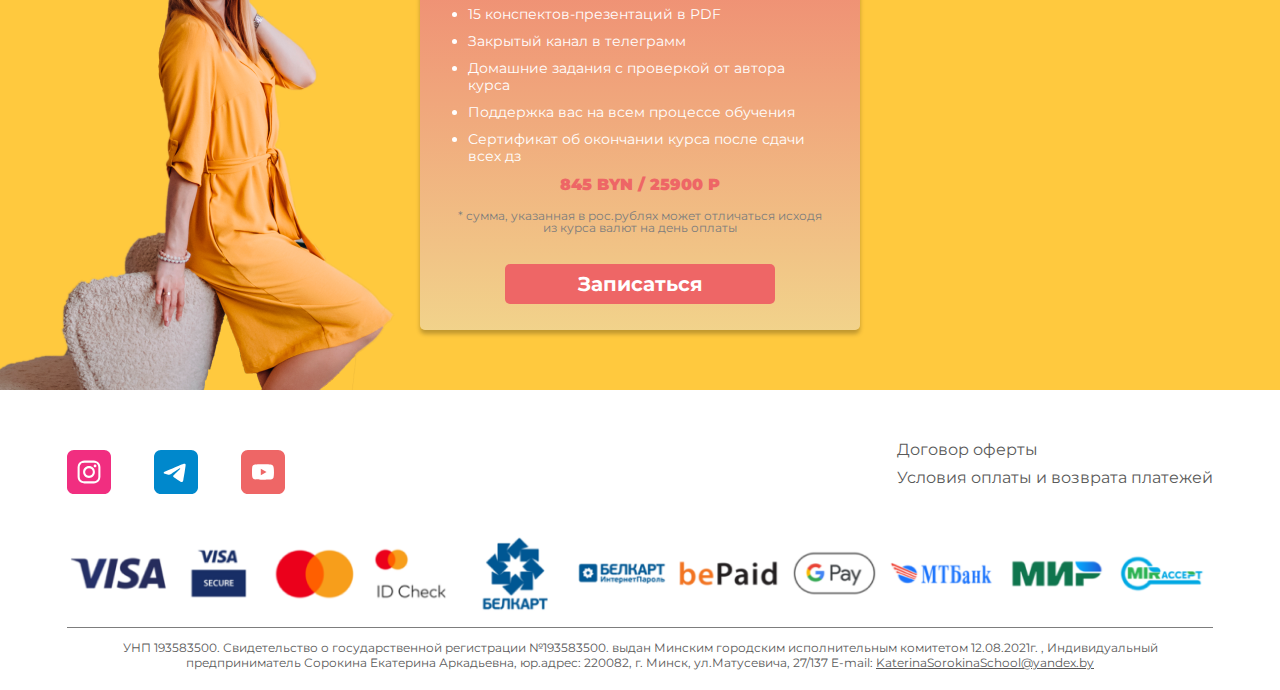
==== commit ea997184: "fix:price" ====
--- a/index.html
+++ b/index.html
@@ -1438,13 +1438,13 @@
             <div class="container">
                 <div class="rate">
                     <h2 class="abstracts__title rate__title">
-                        Тарифы для обучения:
+                        Стоимость обучения:
                     </h2>
                     <div class="abstracts__subtitle rate__sub">
                         <span>
-                            Обучаетесь навыку один раз,
+                            Для жителей РБ доступна рассрочка по карточке Халва на 2 месяца!
                         </span>
-                        а используете и наслаждаетесь результатами - всю жизнь!
+                        
                     </div>
                     <img src="./img/Kate.png" alt="photo" class="rate__photo">
                     <div class="rate__sublocks">
@@ -1533,7 +1533,7 @@
                                 </li>
                             </ul>
                             <h4 class="rate__price rate__price_rec">
-                                685 BYN / 19000  Р
+                                845 BYN / 25900  Р
                             </h4>
                             <div class="info_price">
                                 * сумма, указанная в рос.рублях может отличаться исходя из курса валют на день оплаты
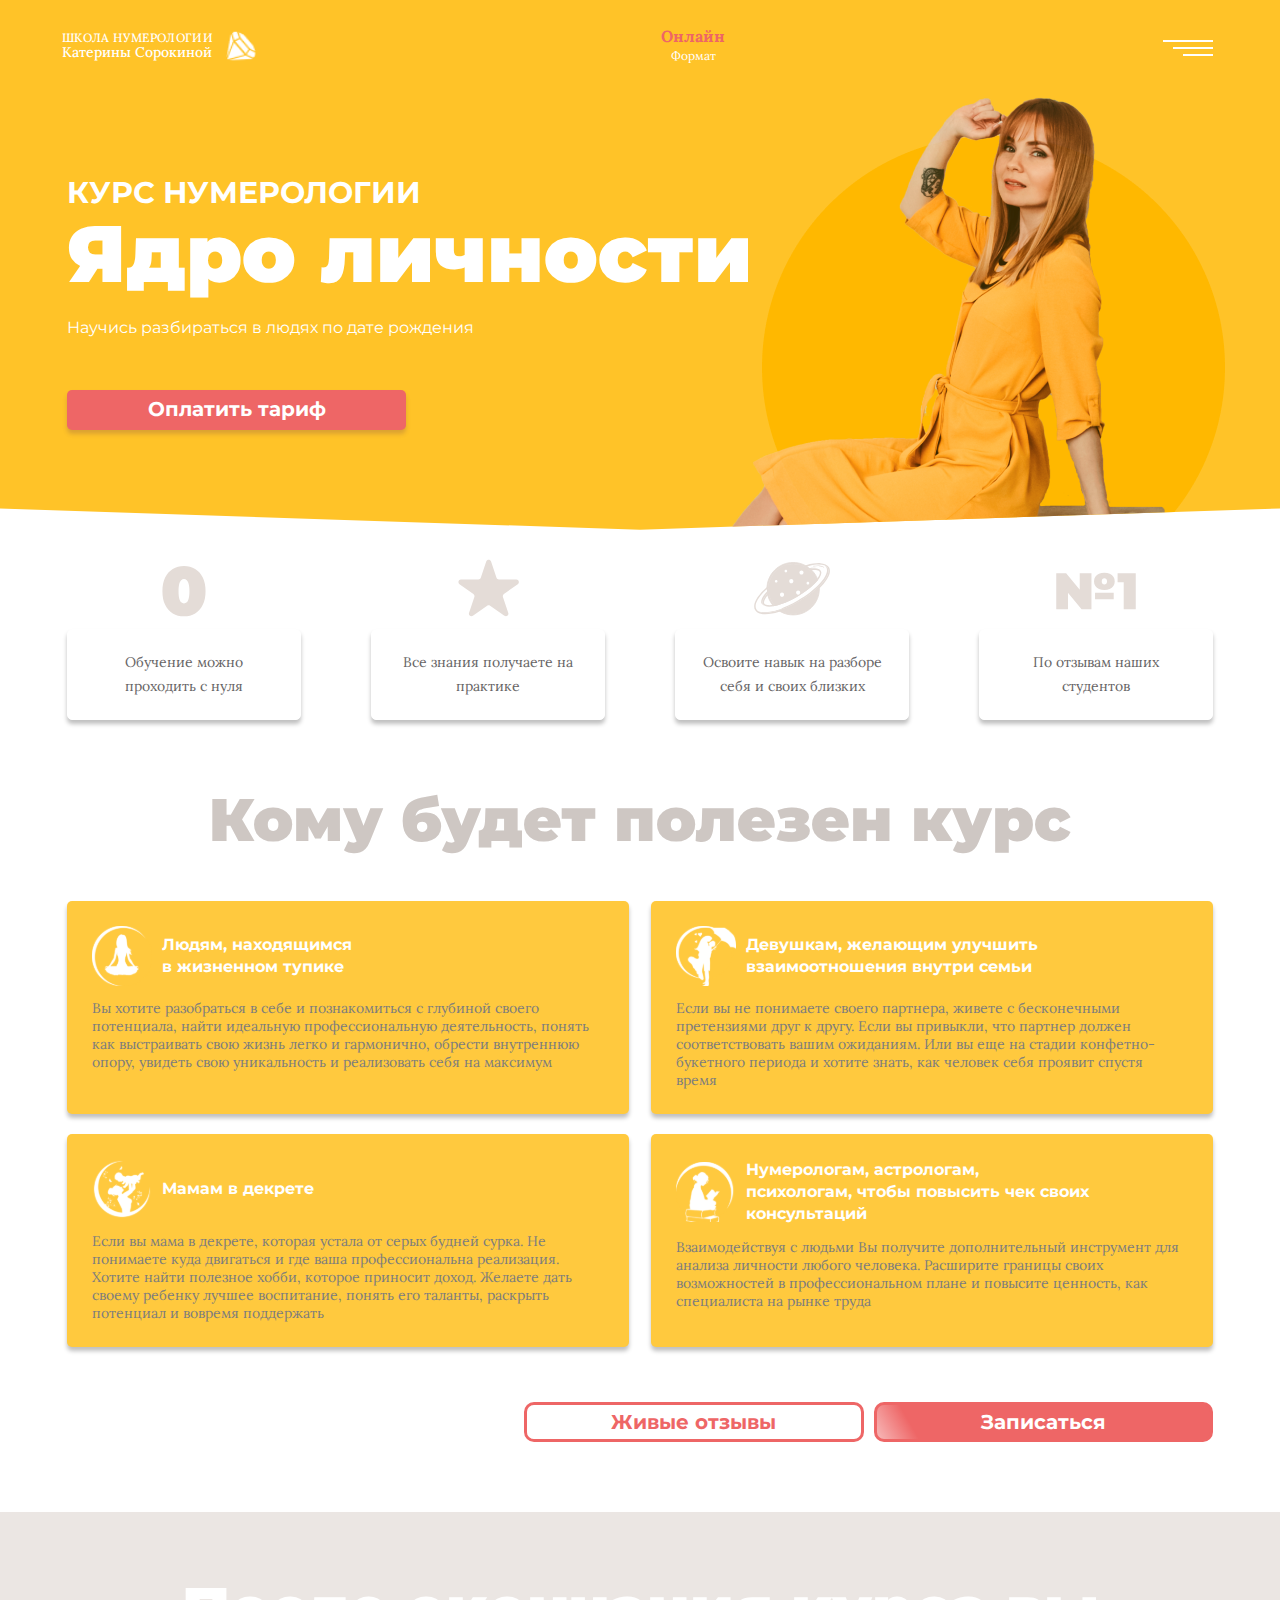
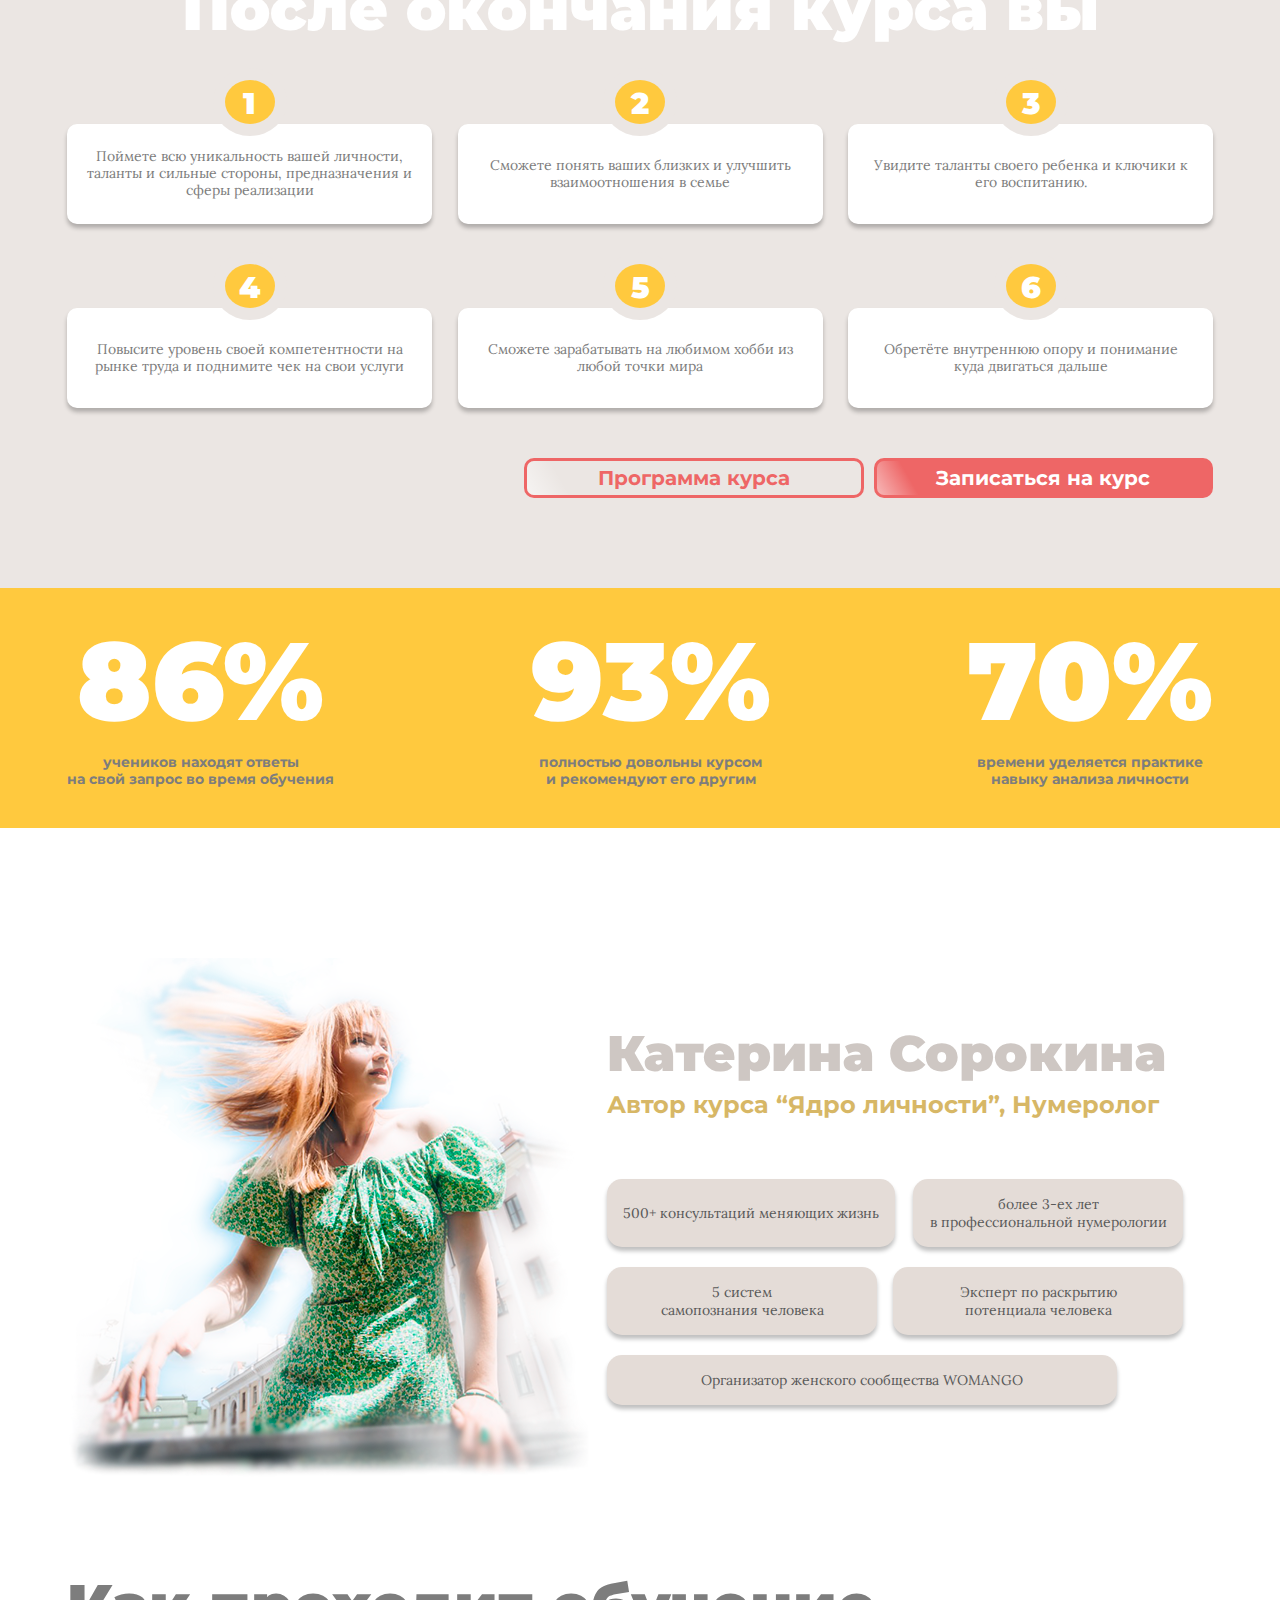
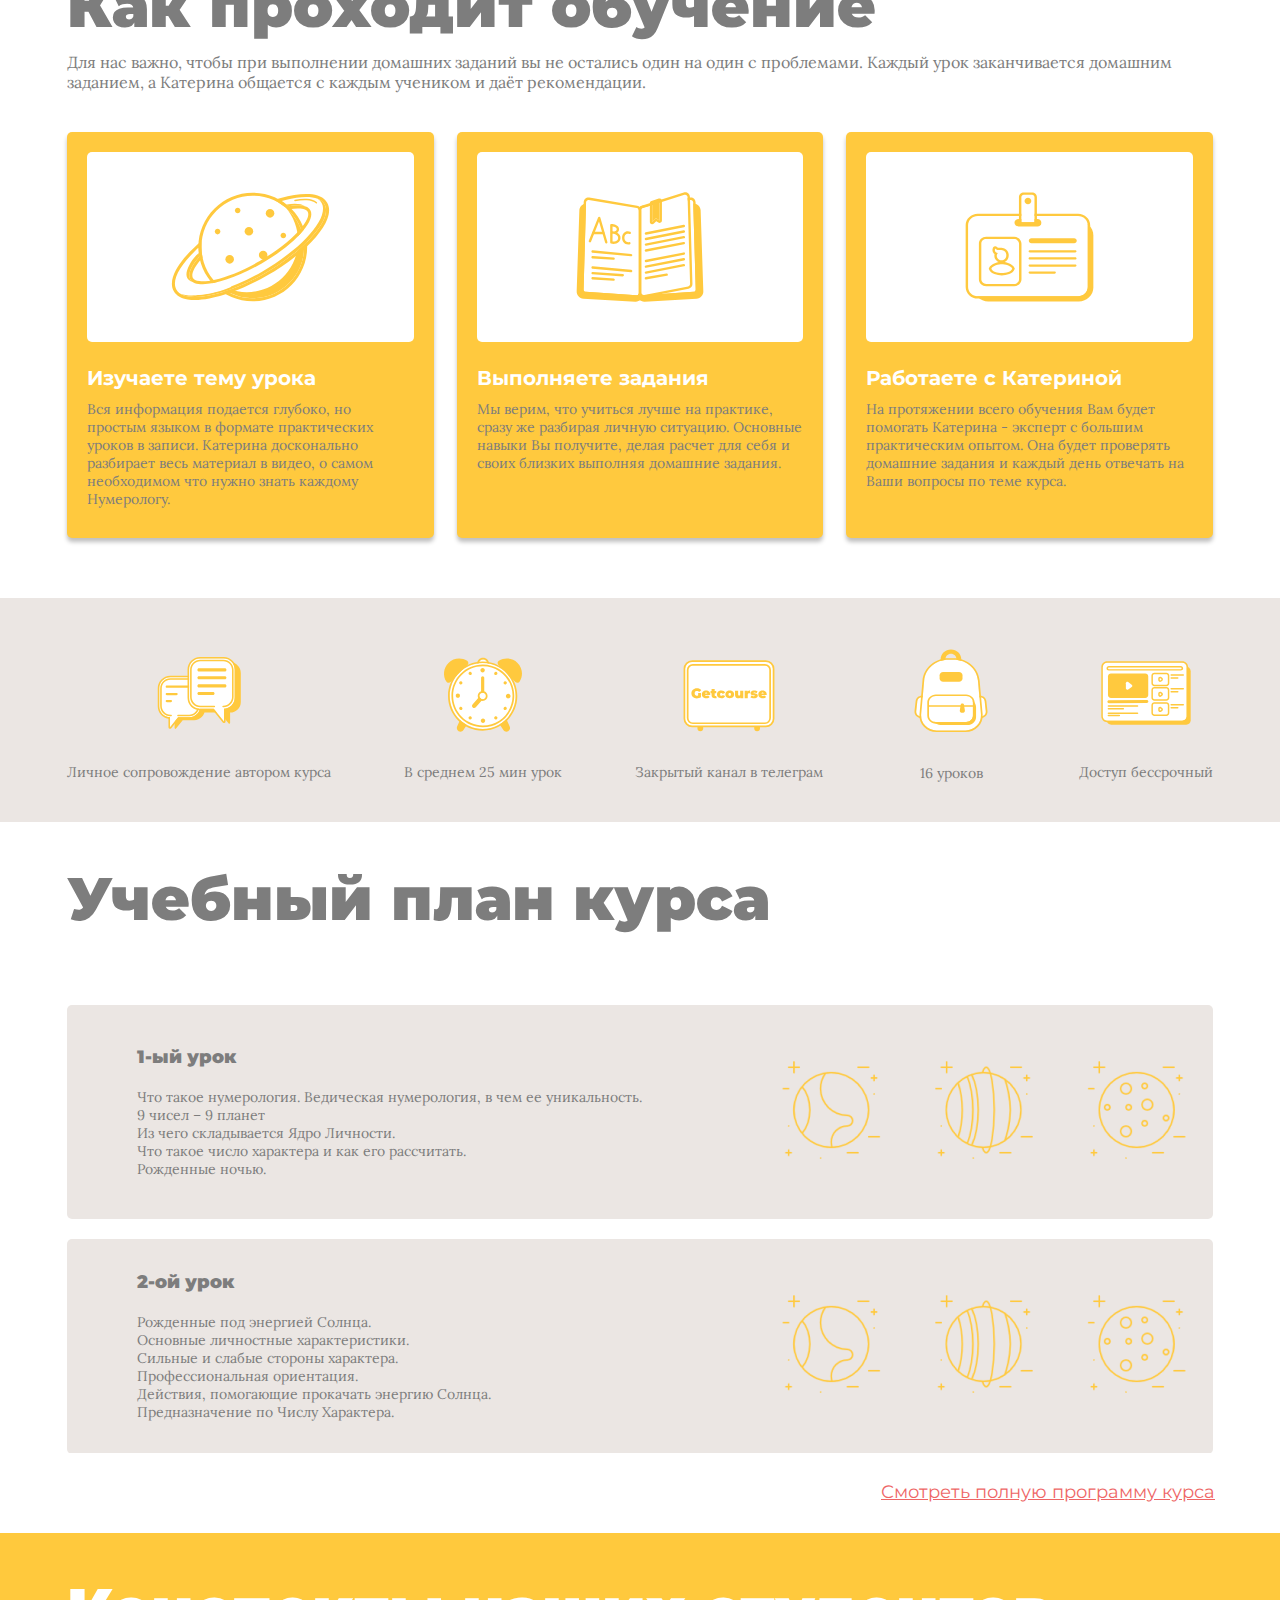
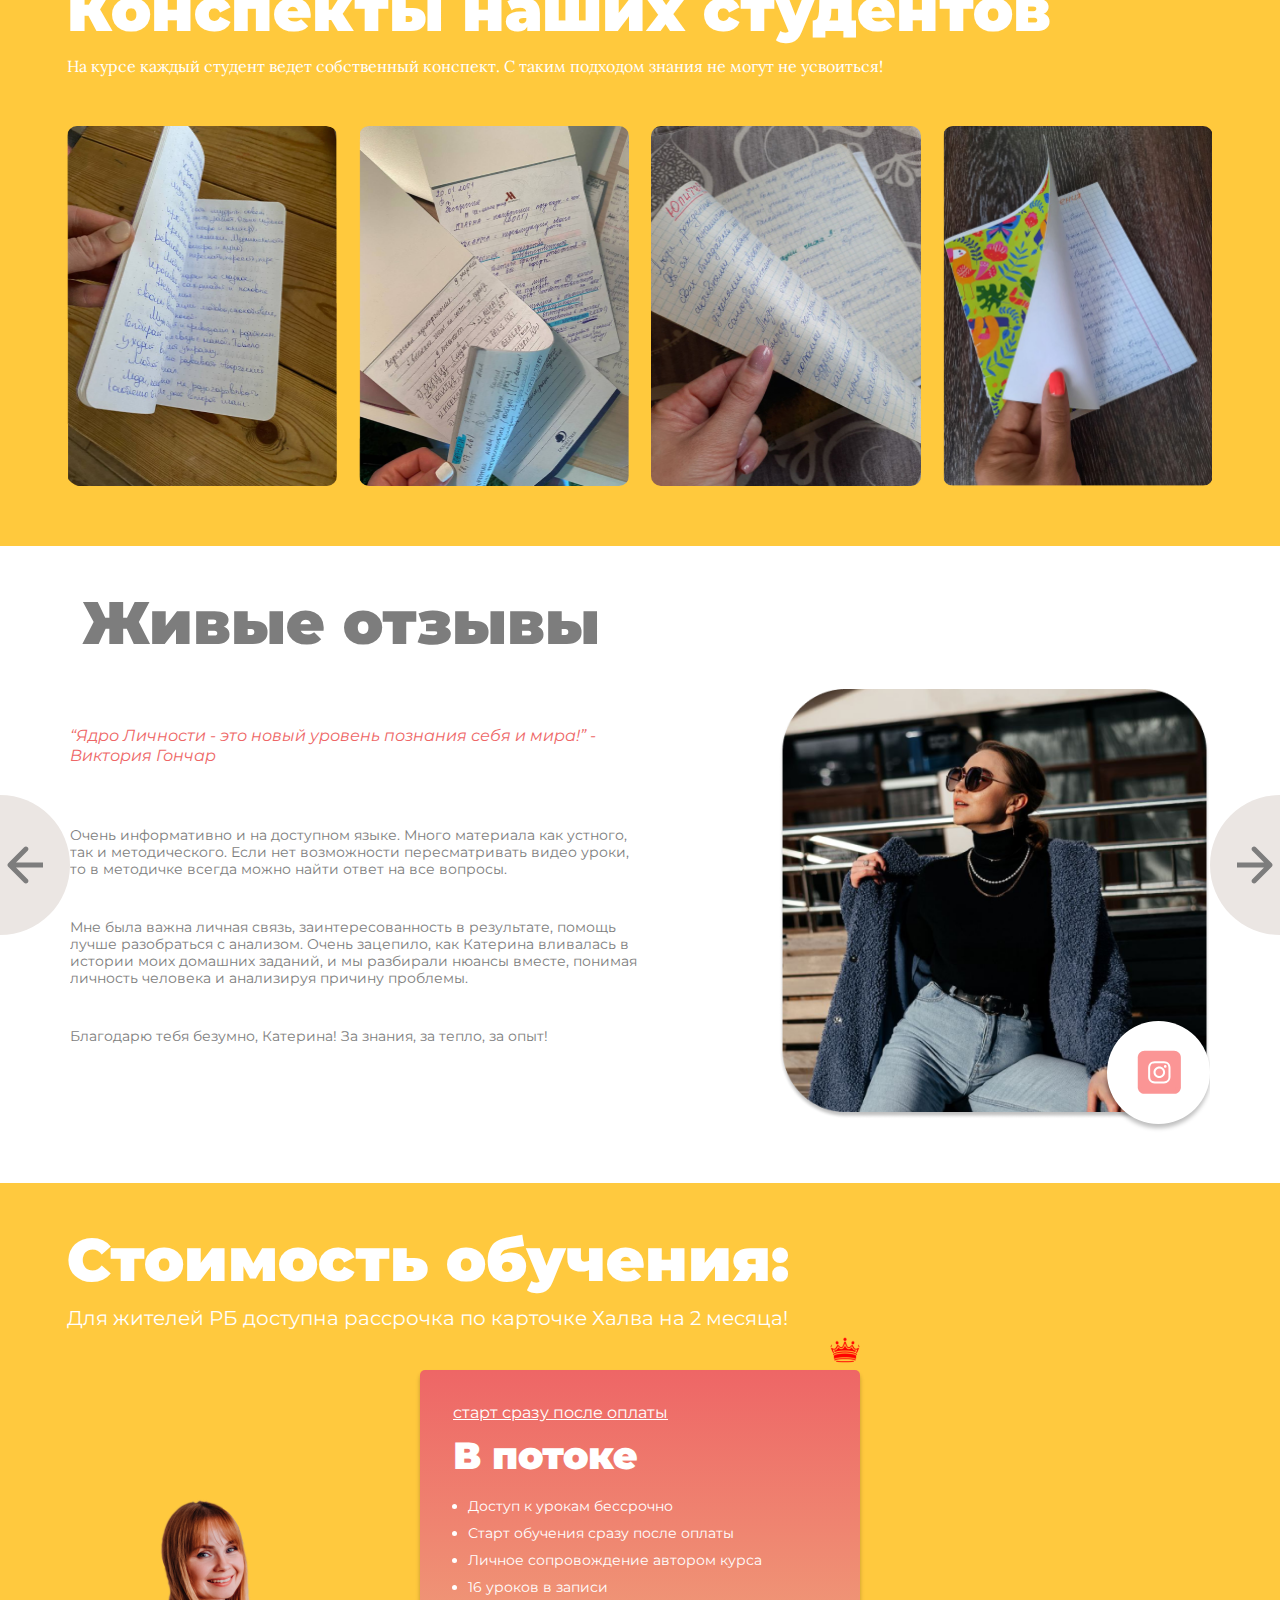
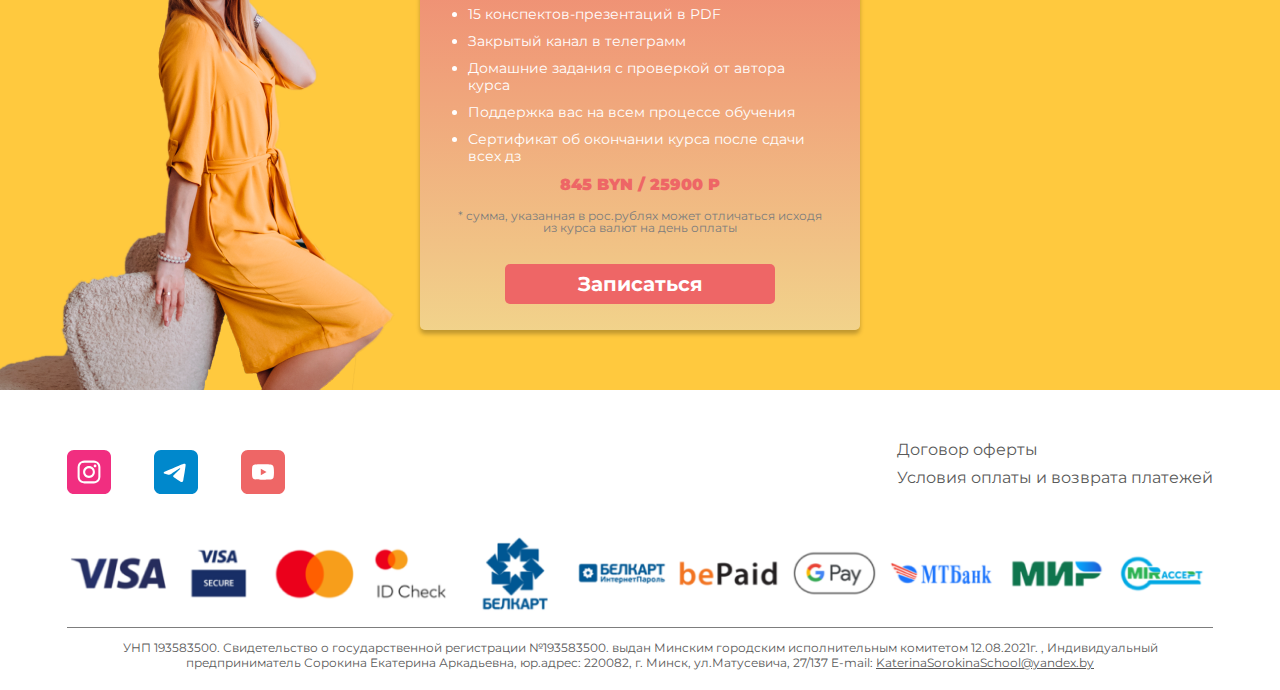
==== commit b83766ad: "feat:new lessons" ====
--- a/index.html
+++ b/index.html
@@ -1073,14 +1073,13 @@
                                     </h5>
                                     <ul class="plan__items">
                                         <li class="plan__item">
-                                            Число экспрессии -второй важный элемент ядра личности.
-                                        </li>
-                                        <li class="plan__item">
-                                            Как рассчитать и для чего важно его знать.
-                                        </li>
-                                        <li class="plan__item">
-                                            Число экспрессии Солнца, Луны, Юпитера, Раху, Меркурия, Венеры, Кету,
-                                            Сатурна, Марса.
+                                            Болезни планет.
+                                        </li>
+                                        <li class="plan__item">
+                                            Как болеют планеты.
+                                        </li>
+                                        <li class="plan__item">
+                                            Рекомендации по улучшению здоровья человека исходя из дня рождения.
                                         </li>
                                     </ul>
                                 </div>
@@ -1100,7 +1099,7 @@
                                     </h5>
                                     <ul class="plan__items">
                                         <li class="plan__item">
-                                            Дхарма. Понятие дхарма и ее расчет. Дхарма каждой из 9 планет.
+                                            Число Экспрессии.
                                         </li>
                                     </ul>
                                 </div>
@@ -1120,17 +1119,9 @@
                                     </h5>
                                     <ul class="plan__items">
                                         <li class="plan__item">
-                                            Разбор Ядра Личности на примере разных гороскопов.
-                                        </li>
-                                        <li class="plan__item">
-                                            Примеры интерпретации Числа Характера с Числом.
-                                        </li>
-                                        <li class="plan__item">
-                                            Экспрессии.
-                                        </li>
-                                        <li class="plan__item">
-                                            Особенности взаимодействия разных энергий.
-                                        </li>
+                                            Дхарма.
+                                        </li>
+                                        
                                     </ul>
                                 </div>
                                 <div class="plan__right">
@@ -1149,13 +1140,96 @@
                                     </h5>
                                     <ul class="plan__items">
                                         <li class="plan__item">
-                                            Карма. Понятие «карма» и «судьба». Расчет кармы. 
-                                        </li>
-                                        <li class="plan__item">
-                                            Значение и описание каждой из девяти карм.
-                                        </li>
-                                        <li class="plan__item">
-                                            Предназначения по карме.
+                                            Разбор Ядра Личности на примере разных гороскопов. 
+                                        </li>
+                                    </ul>
+                                </div>
+                                <div class="plan__right">
+                                    <img src="./img/planets.png" alt="planets">
+
+                                </div>
+                            </div>
+                        </div>
+                        <div class="plan__block">
+                            
+                            <div class="plan__sublocks">
+                                <div class="plan__left">
+                                    <h5 class="plan__subtitle">
+                                        17-ый урок
+        
+                                    </h5>
+                                    <ul class="plan__items">
+                                        <li class="plan__item">
+                                            Подходы и методы в дате рождения. 
+                                        </li>
+                                        <li class="plan__item">
+                                            За что они отвечают. 
+                                        </li>
+                                        <li class="plan__item">
+                                            Описание каждого подхода  и метода от 1 до 9. 
+                                        </li>
+                                    </ul>
+                                </div>
+                                <div class="plan__right">
+                                    <img src="./img/planets.png" alt="planets">
+
+                                </div>
+                            </div>
+                        </div>
+                        <div class="plan__block">
+                            
+                            <div class="plan__sublocks">
+                                <div class="plan__left">
+                                    <h5 class="plan__subtitle">
+                                        18-ый урок
+        
+                                    </h5>
+                                    <ul class="plan__items">
+                                        <li class="plan__item">
+                                            Ключевая проблема воплощения (КПВ). 
+                                        </li>
+                                        <li class="plan__item">
+                                            Виды КВП и рекомендации для её разрешения. 
+                                        </li>
+                                    </ul>
+                                </div>
+                                <div class="plan__right">
+                                    <img src="./img/planets.png" alt="planets">
+
+                                </div>
+                            </div>
+                        </div>
+                        <div class="plan__block">
+                            
+                            <div class="plan__sublocks">
+                                <div class="plan__left">
+                                    <h5 class="plan__subtitle">
+                                        19-ый урок
+        
+                                    </h5>
+                                    <ul class="plan__items">
+                                        <li class="plan__item">
+                                            Карма. 
+                                        </li>
+                                    </ul>
+                                </div>
+                                <div class="plan__right">
+                                    <img src="./img/planets.png" alt="planets">
+
+                                </div>
+                            </div>
+                        </div>
+                        <div class="plan__block">
+                            
+                            <div class="plan__sublocks">
+                                <div class="plan__left">
+                                    <h5 class="plan__subtitle">
+                                        20-ый урок
+        
+                                    </h5>
+                                    <ul class="plan__items">
+                                        <li class="plan__item">
+                                            Секреты успешного консультирования. 
                                         </li>
                                     </ul>
                                 </div>
@@ -1501,7 +1575,7 @@
                                 старт сразу после оплаты
                             </h6>
                             <h3 class="rate__title-block">
-                                Индивидуальный
+                                В потоке
                             </h3>
                             <ul class="rate__items">
                                 <li class="rate__item">
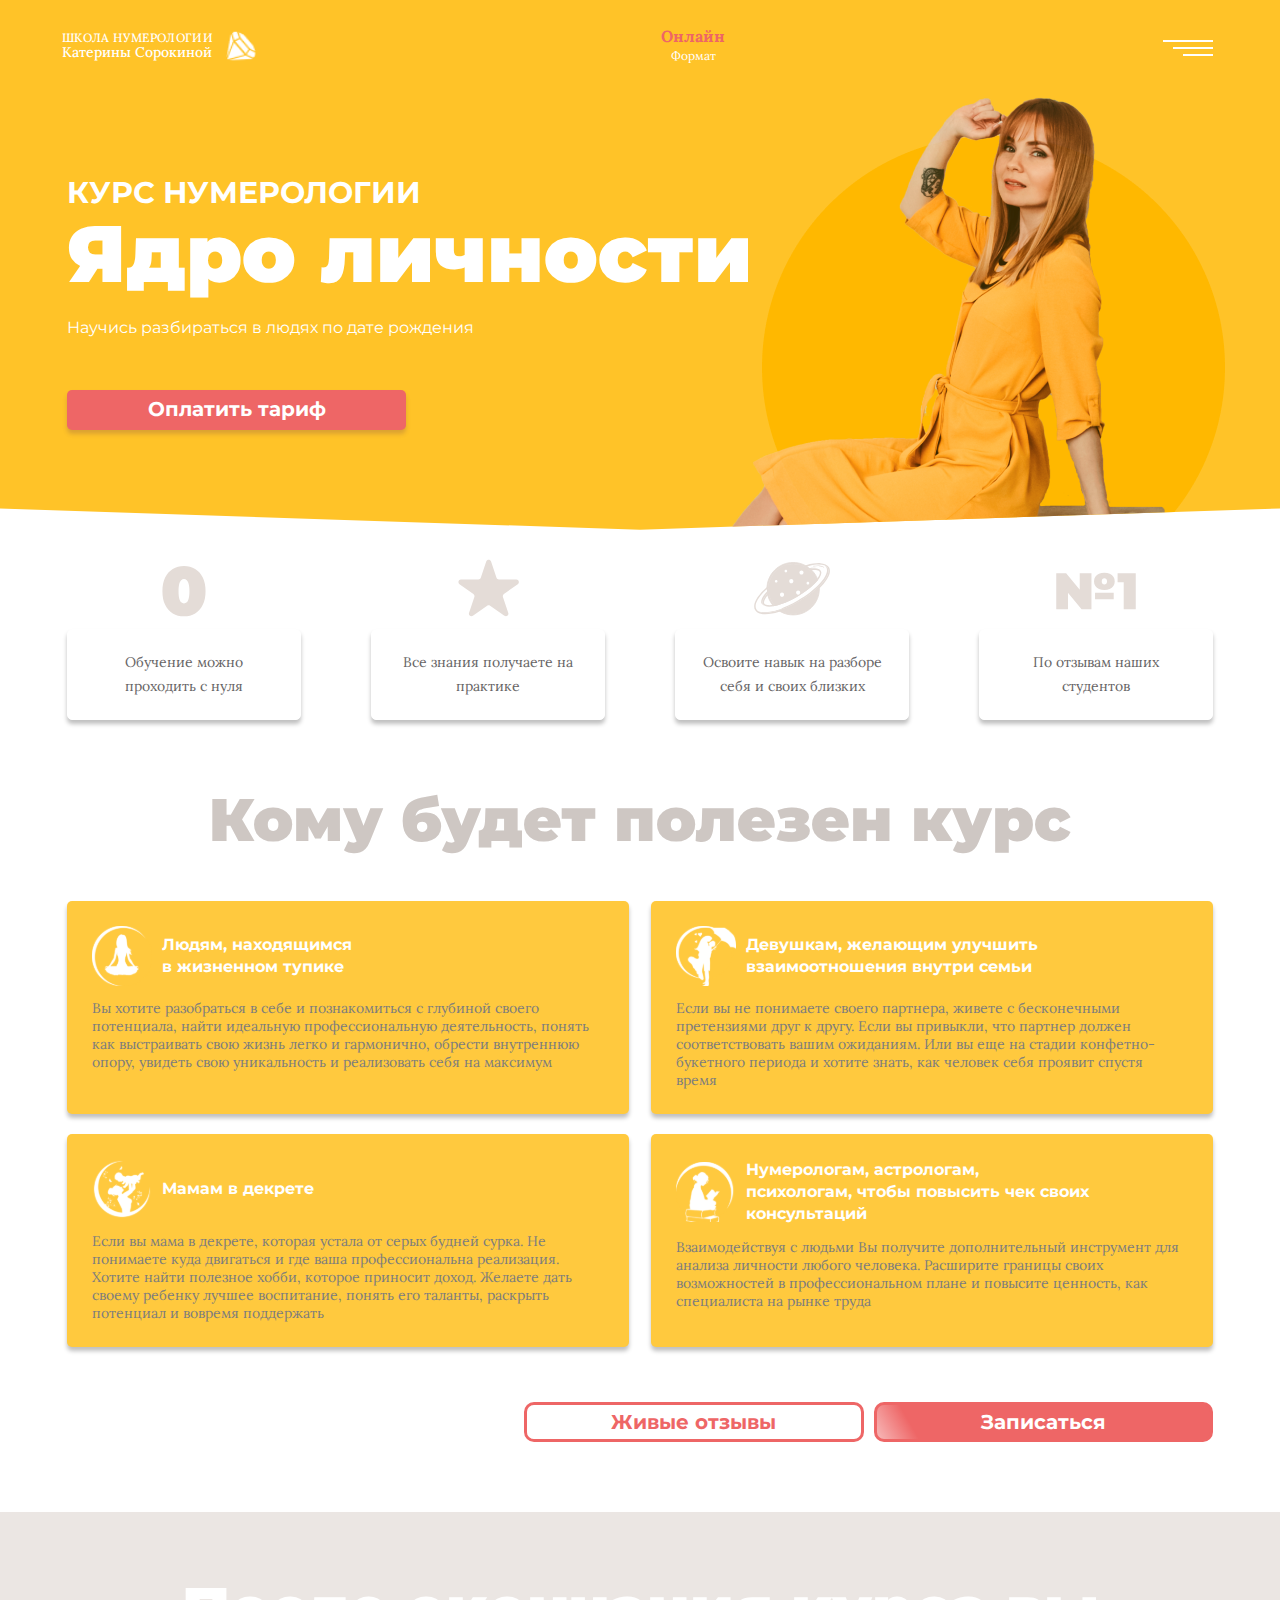
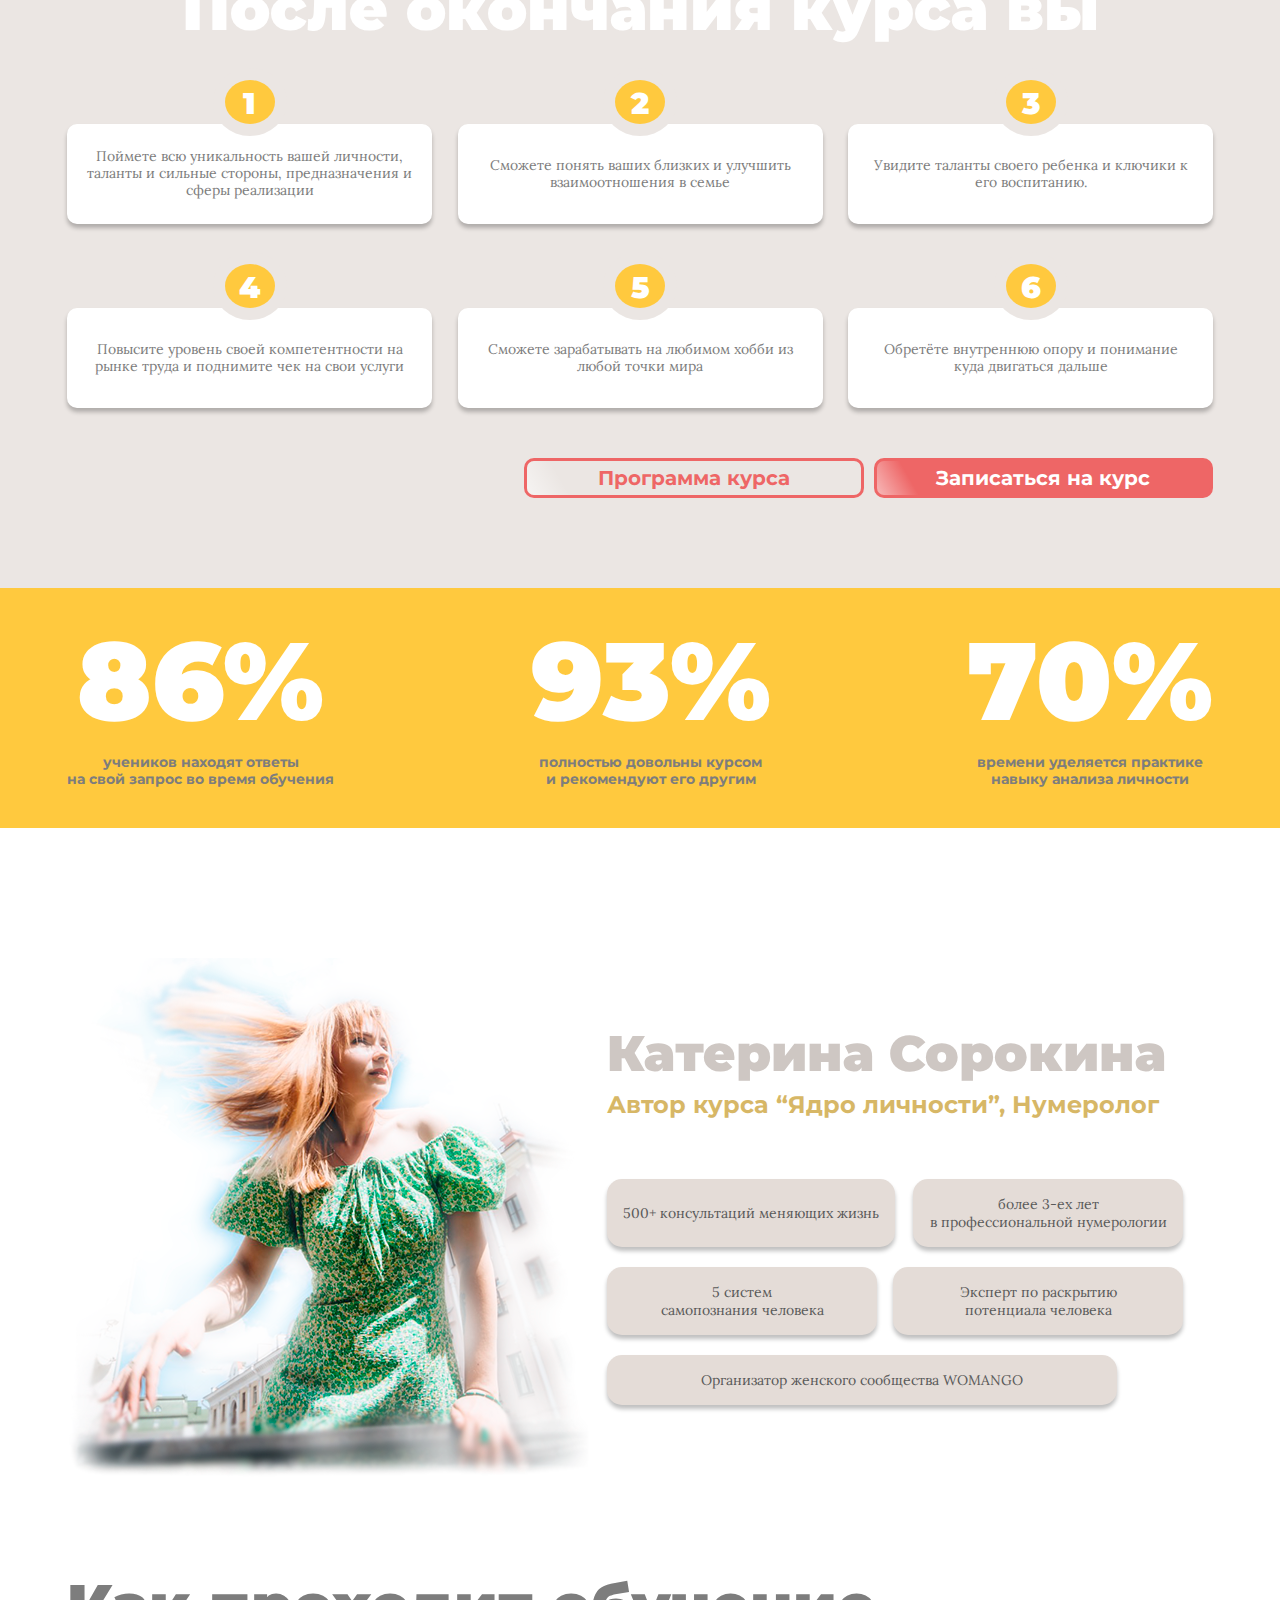
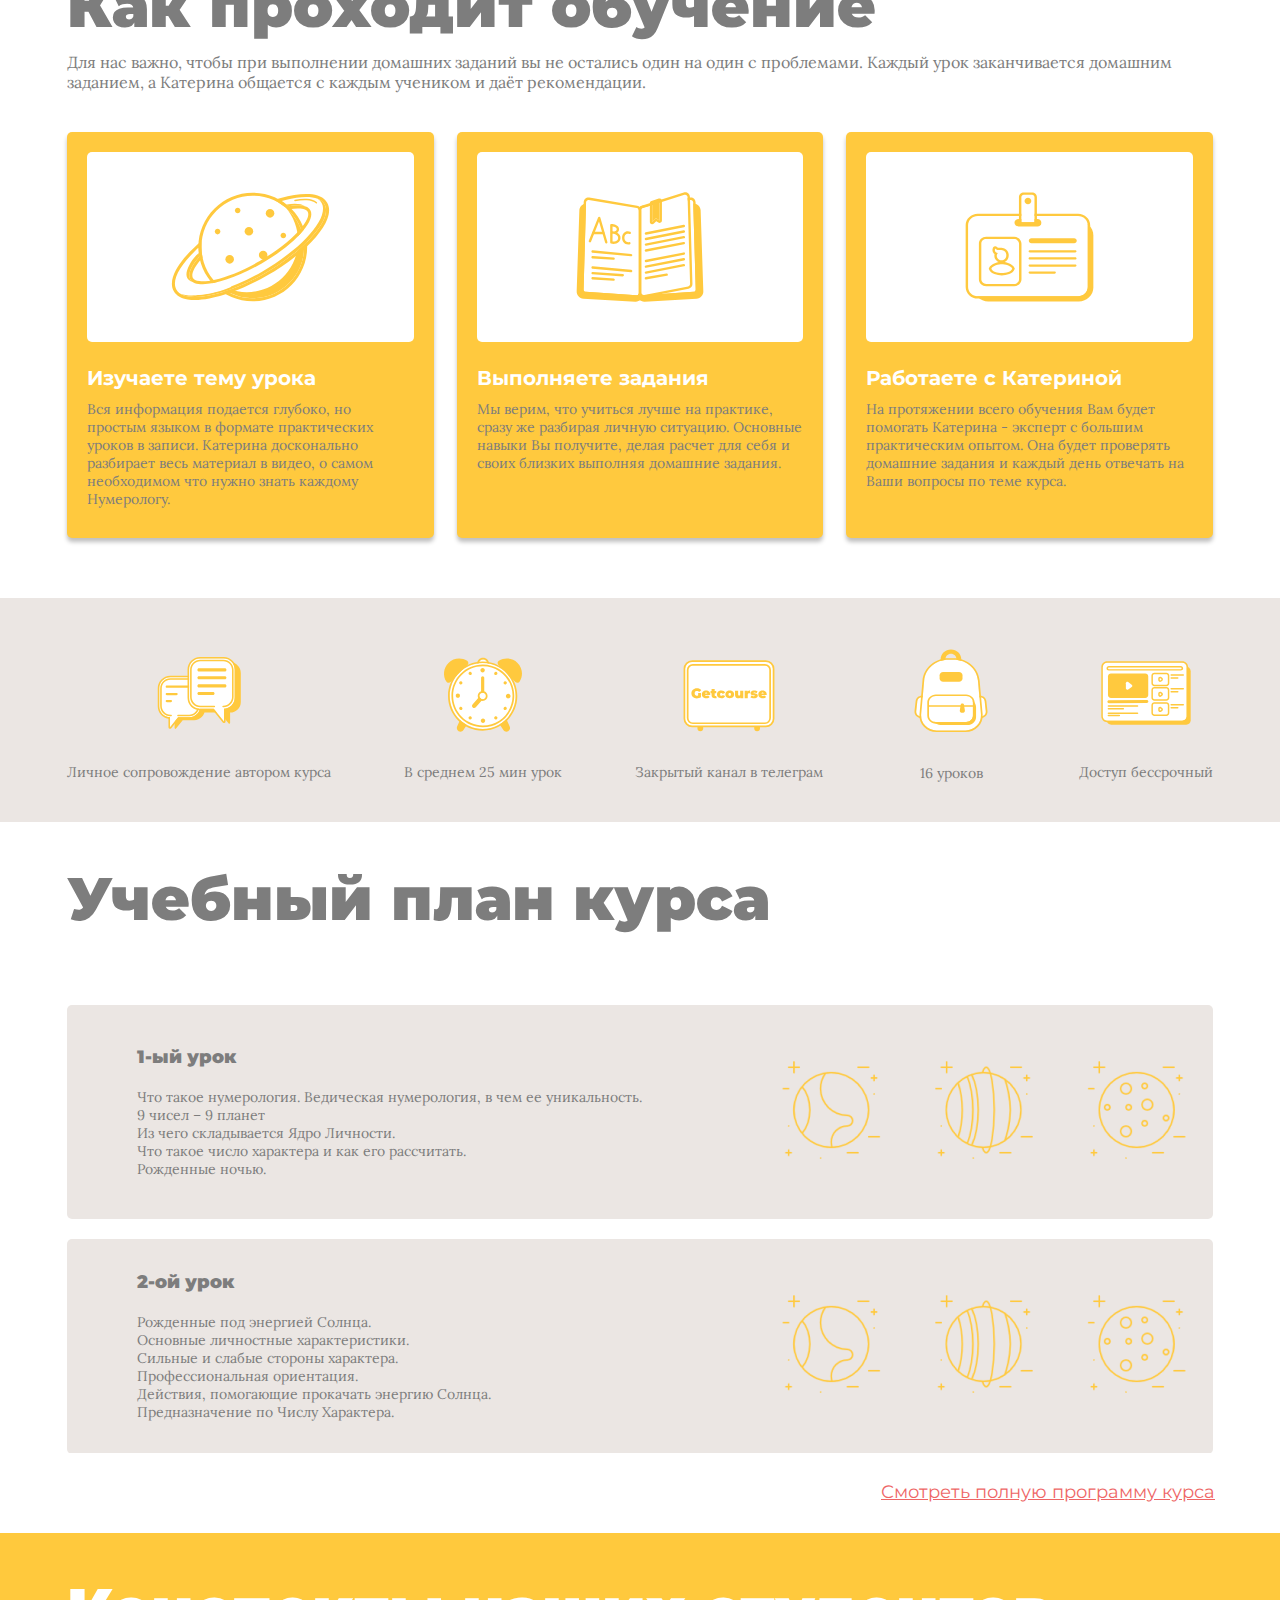
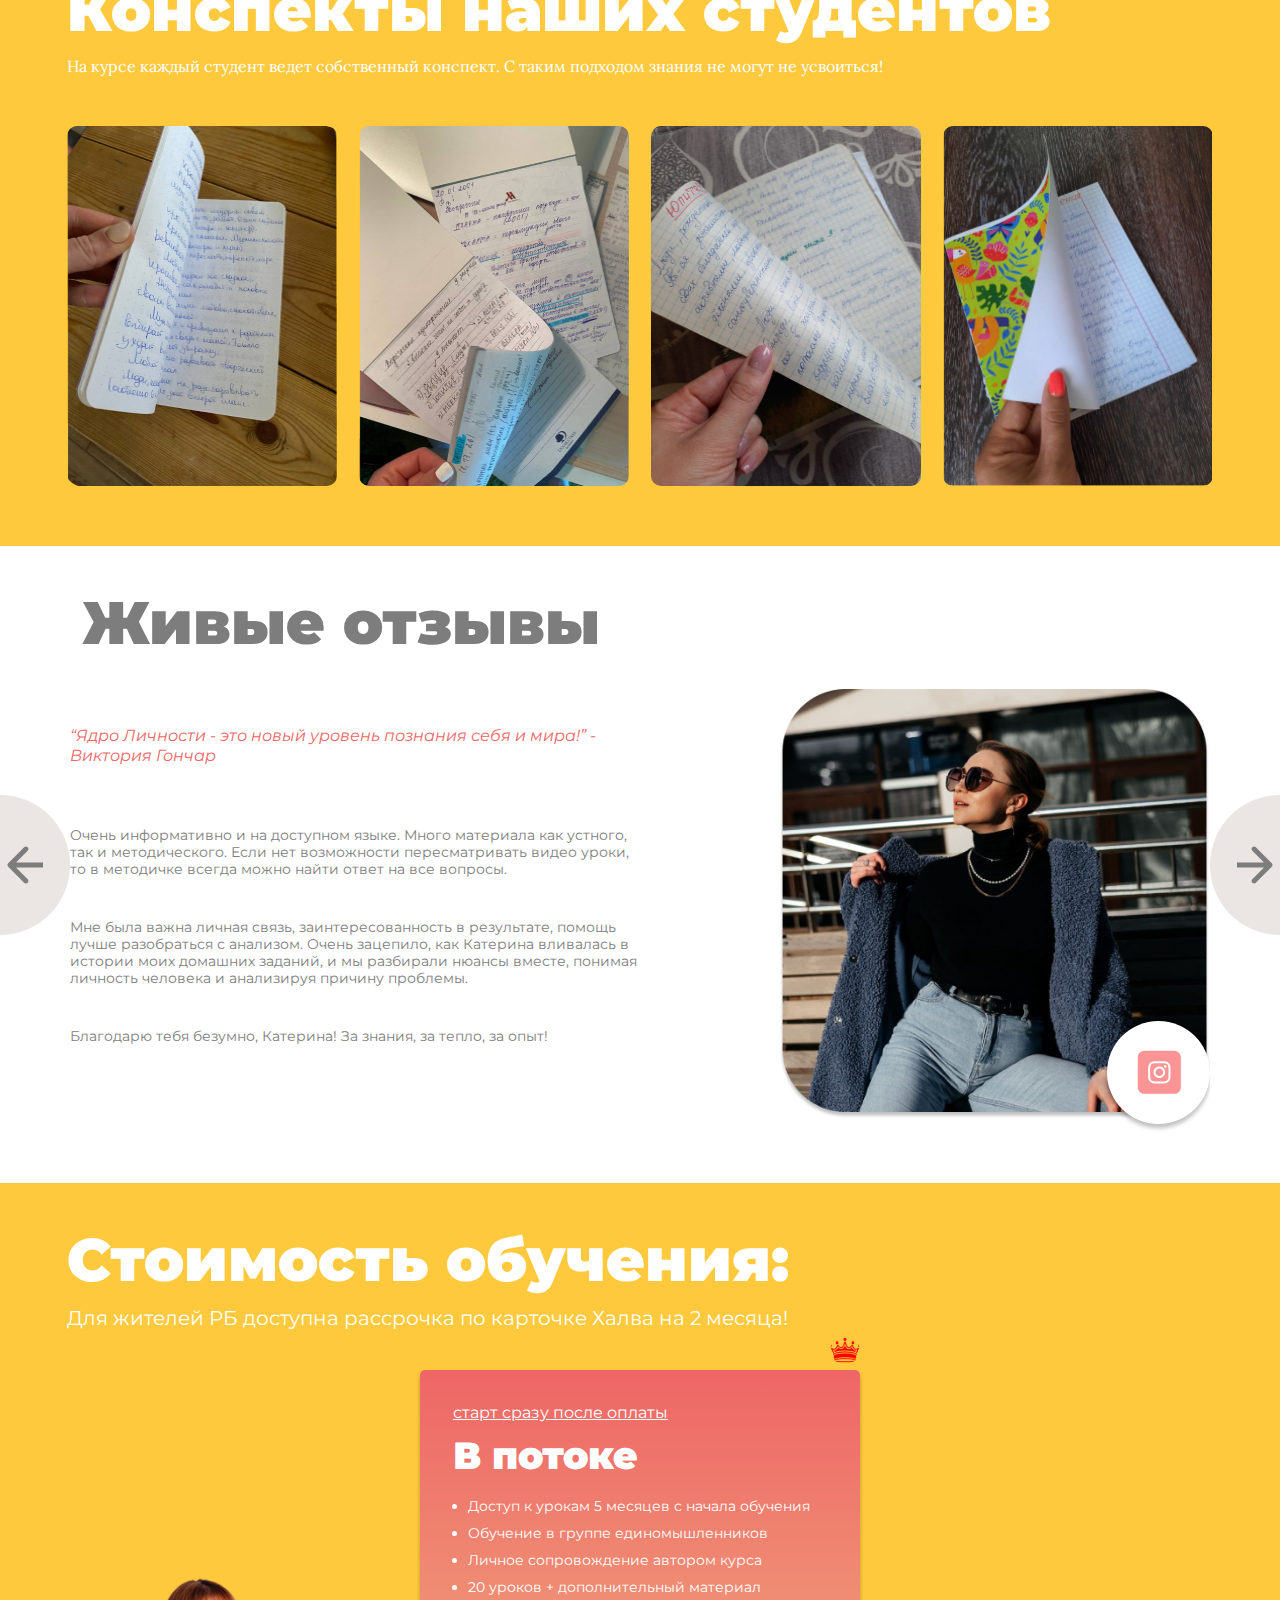
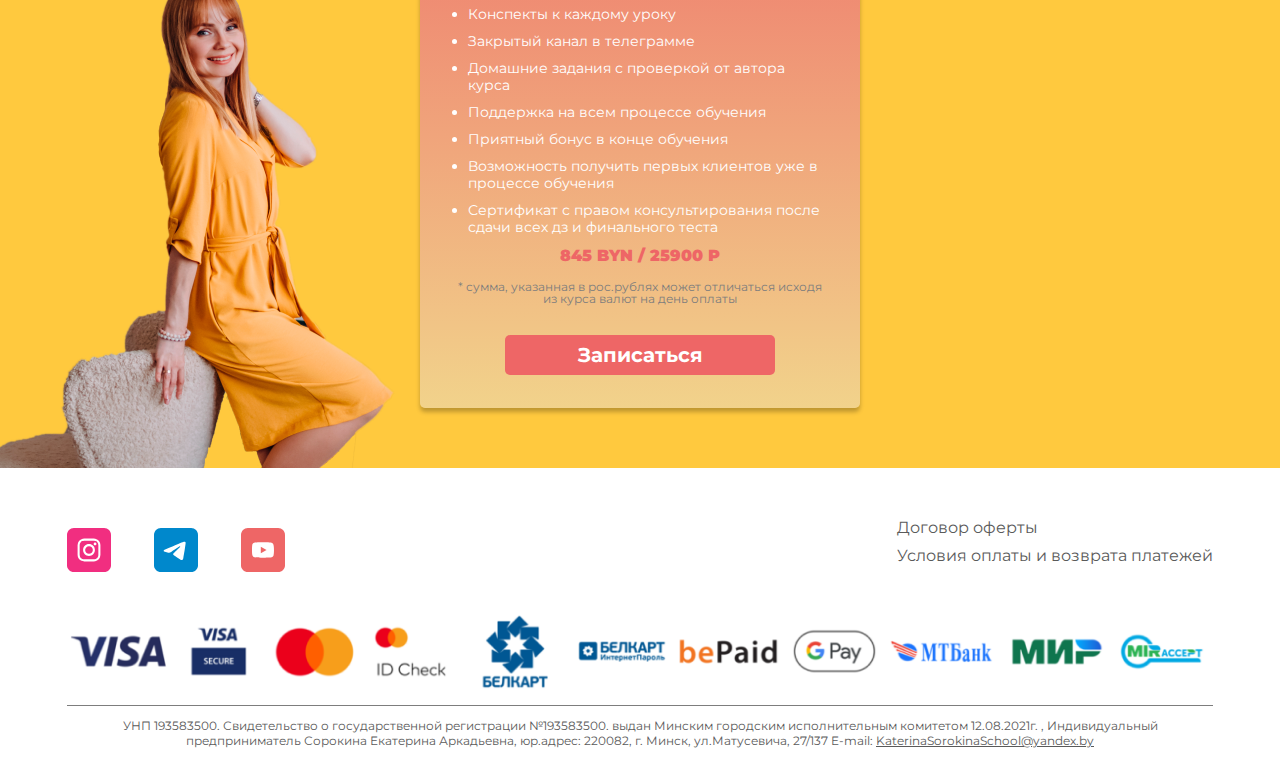
==== commit e257eb92: "make changes in lessons and last section" ====
--- a/index.html
+++ b/index.html
@@ -1101,6 +1101,15 @@
                                         <li class="plan__item">
                                             Число Экспрессии.
                                         </li>
+                                        <li class="plan__item">
+                                            Вторая важная энергия в ядре личности человека.
+                                        </li>
+                                        <li class="plan__item">
+                                            Влияние на характер человека.
+                                        </li>
+                                        <li class="plan__item">
+                                            Описание каждой из 9ти энергий в Числе Экспрессии.
+                                        </li>
                                     </ul>
                                 </div>
                                 <div class="plan__right">
@@ -1121,6 +1130,15 @@
                                         <li class="plan__item">
                                             Дхарма.
                                         </li>
+                                        <li class="plan__item">
+                                            Понятие "дхарма".
+                                        </li>
+                                        <li class="plan__item">
+                                            Описание дхармы от 1 до 9.
+                                        </li>
+                                        <li class="plan__item">
+                                            Шаги её реализации.
+                                        </li>
                                         
                                     </ul>
                                 </div>
@@ -1211,6 +1229,18 @@
                                         <li class="plan__item">
                                             Карма. 
                                         </li>
+                                        <li class="plan__item">
+                                            Что такое карма.
+                                        </li>
+                                        <li class="plan__item">
+                                            Расчет кармы.
+                                        </li>
+                                        <li class="plan__item">
+                                            Описание каждой кармы от 1 до 9.
+                                        </li>
+                                        <li class="plan__item">
+                                            Предназначения по карме.
+                                        </li>
                                     </ul>
                                 </div>
                                 <div class="plan__right">
@@ -1225,11 +1255,19 @@
                                 <div class="plan__left">
                                     <h5 class="plan__subtitle">
                                         20-ый урок
-        
                                     </h5>
                                     <ul class="plan__items">
                                         <li class="plan__item">
                                             Секреты успешного консультирования. 
+                                        </li>
+                                        <li class="plan__item">
+                                            Этика консультирования.
+                                        </li>
+                                        <li class="plan__item">
+                                            Золотые правила в консультировании.
+                                        </li>
+                                        <li class="plan__item">
+                                            Виды консультаций.
                                         </li>
                                     </ul>
                                 </div>
@@ -1579,31 +1617,37 @@
                             </h3>
                             <ul class="rate__items">
                                 <li class="rate__item">
-                                    Доступ к урокам бессрочно
+                                    Доступ к урокам 5 месяцев с начала обучения
                                 </li>
                                 <li class="rate__item">
-                                    Старт обучения сразу после оплаты
+                                    Обучение в группе единомышленников
                                 </li>
                                 <li class="rate__item">
                                     Личное сопровождение автором курса
                                 </li>
                                 <li class="rate__item">
-                                    16 уроков в записи
+                                    20 уроков + дополнительный материал
                                 </li>
                                 <li class="rate__item">
-                                    15 конспектов-презентаций в PDF
+                                    Конспекты к каждому уроку
                                 </li>
                                 <li class="rate__item">
-                                    Закрытый канал в телеграмм
+                                    Закрытый канал в телеграмме
                                 </li>
                                 <li class="rate__item">
-                                    Домашние задания с проверкой от автора курса
+                                    Домашние задания с проверкой от автора  курса
                                 </li>
                                 <li class="rate__item">
-                                    Поддержка вас на всем процессе обучения
+                                    Поддержка на всем процессе обучения
                                 </li>
                                 <li class="rate__item">
-                                    Сертификат об окончании курса после сдачи всех дз
+                                    Приятный бонус в конце обучения
+                                </li>
+                                <li class="rate__item">
+                                    Возможность получить первых клиентов уже в процессе обучения
+                                </li>
+                                <li class="rate__item">
+                                    Сертификат с правом консультирования после сдачи всех дз и финального теста
                                 </li>
                             </ul>
                             <h4 class="rate__price rate__price_rec">
